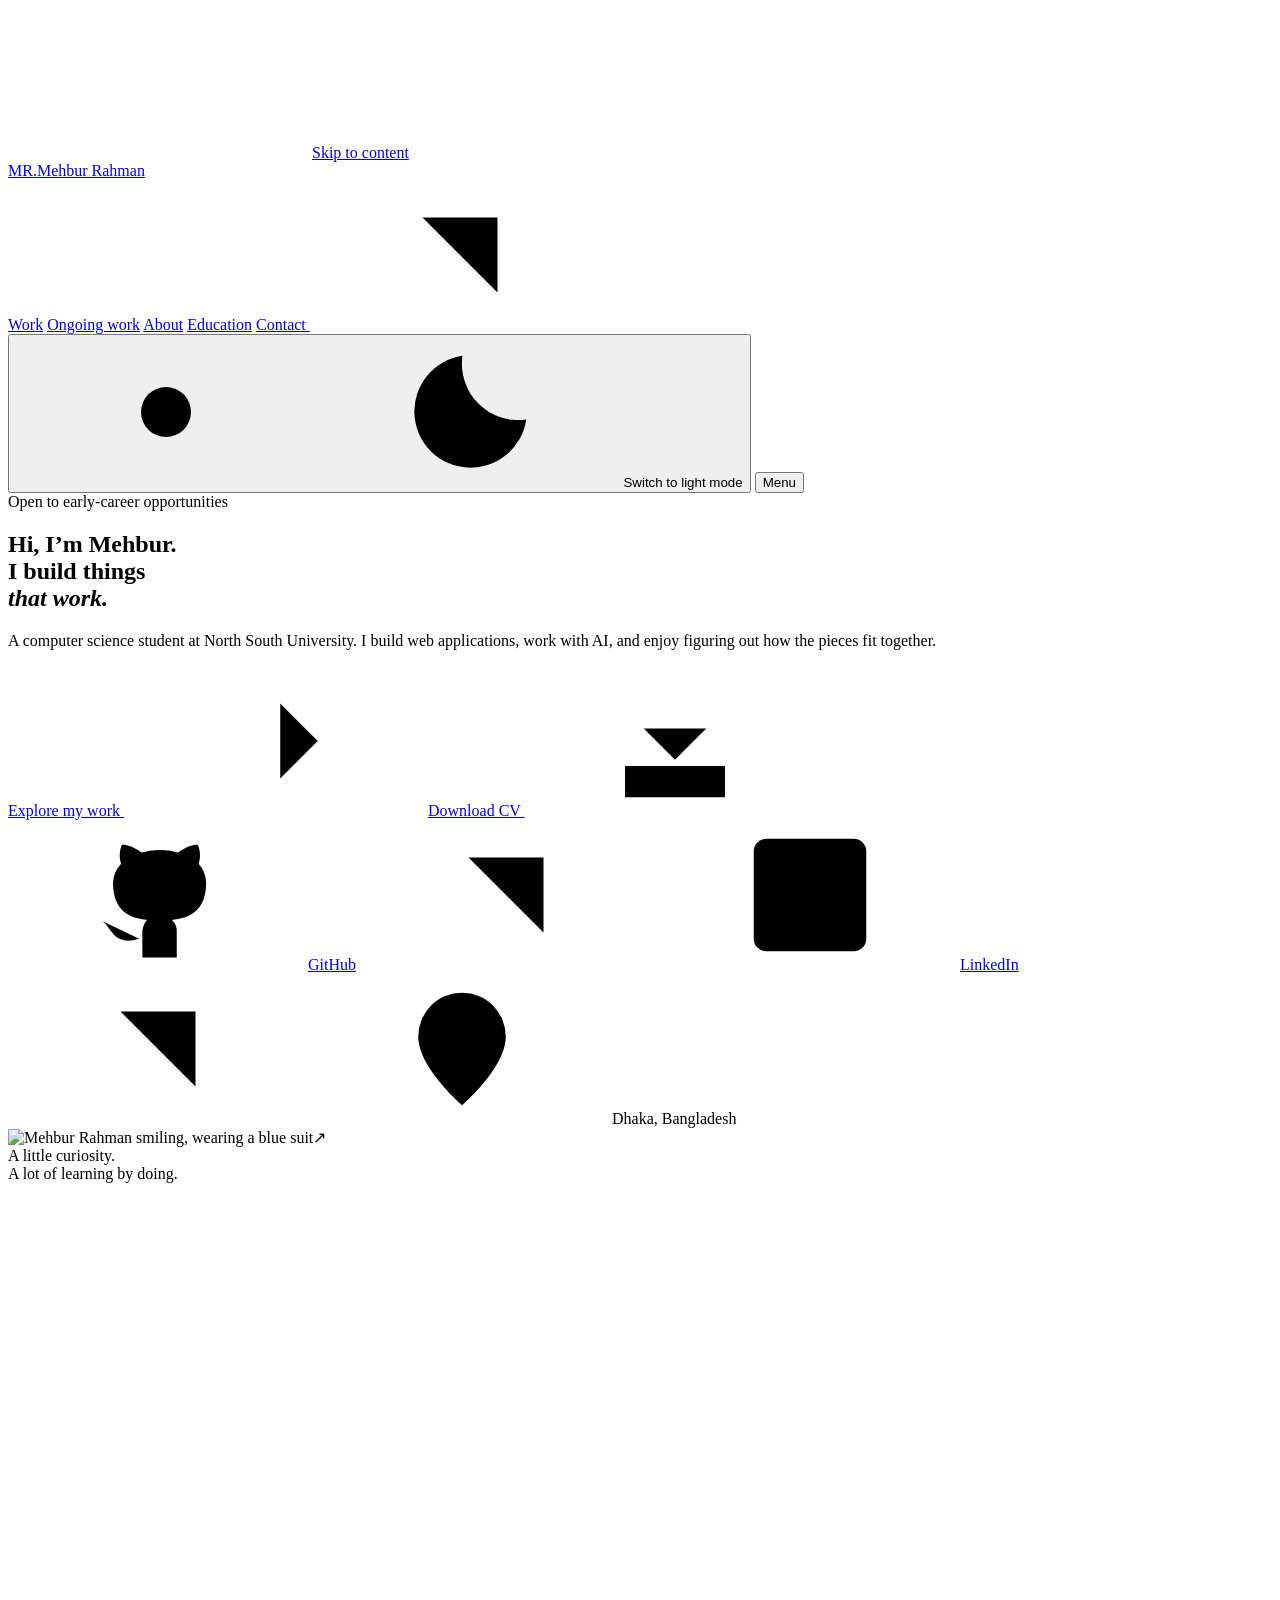
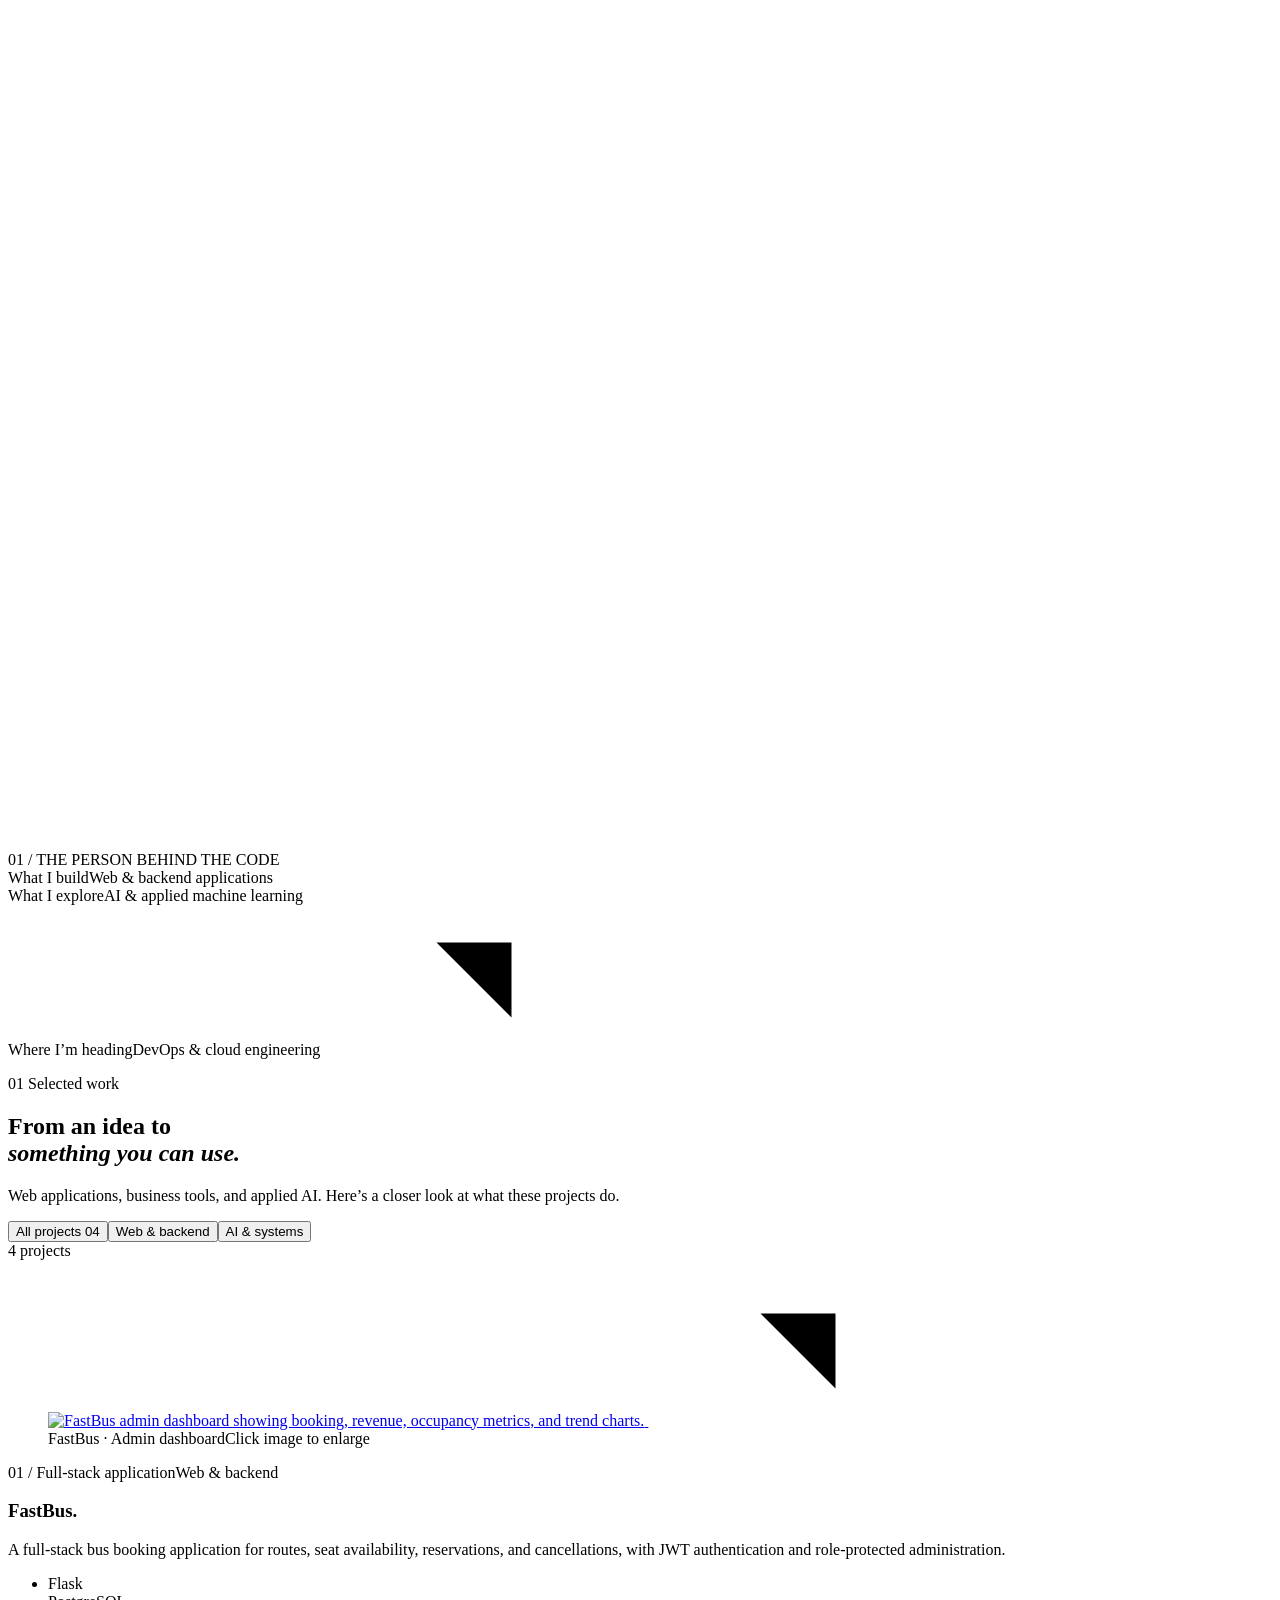
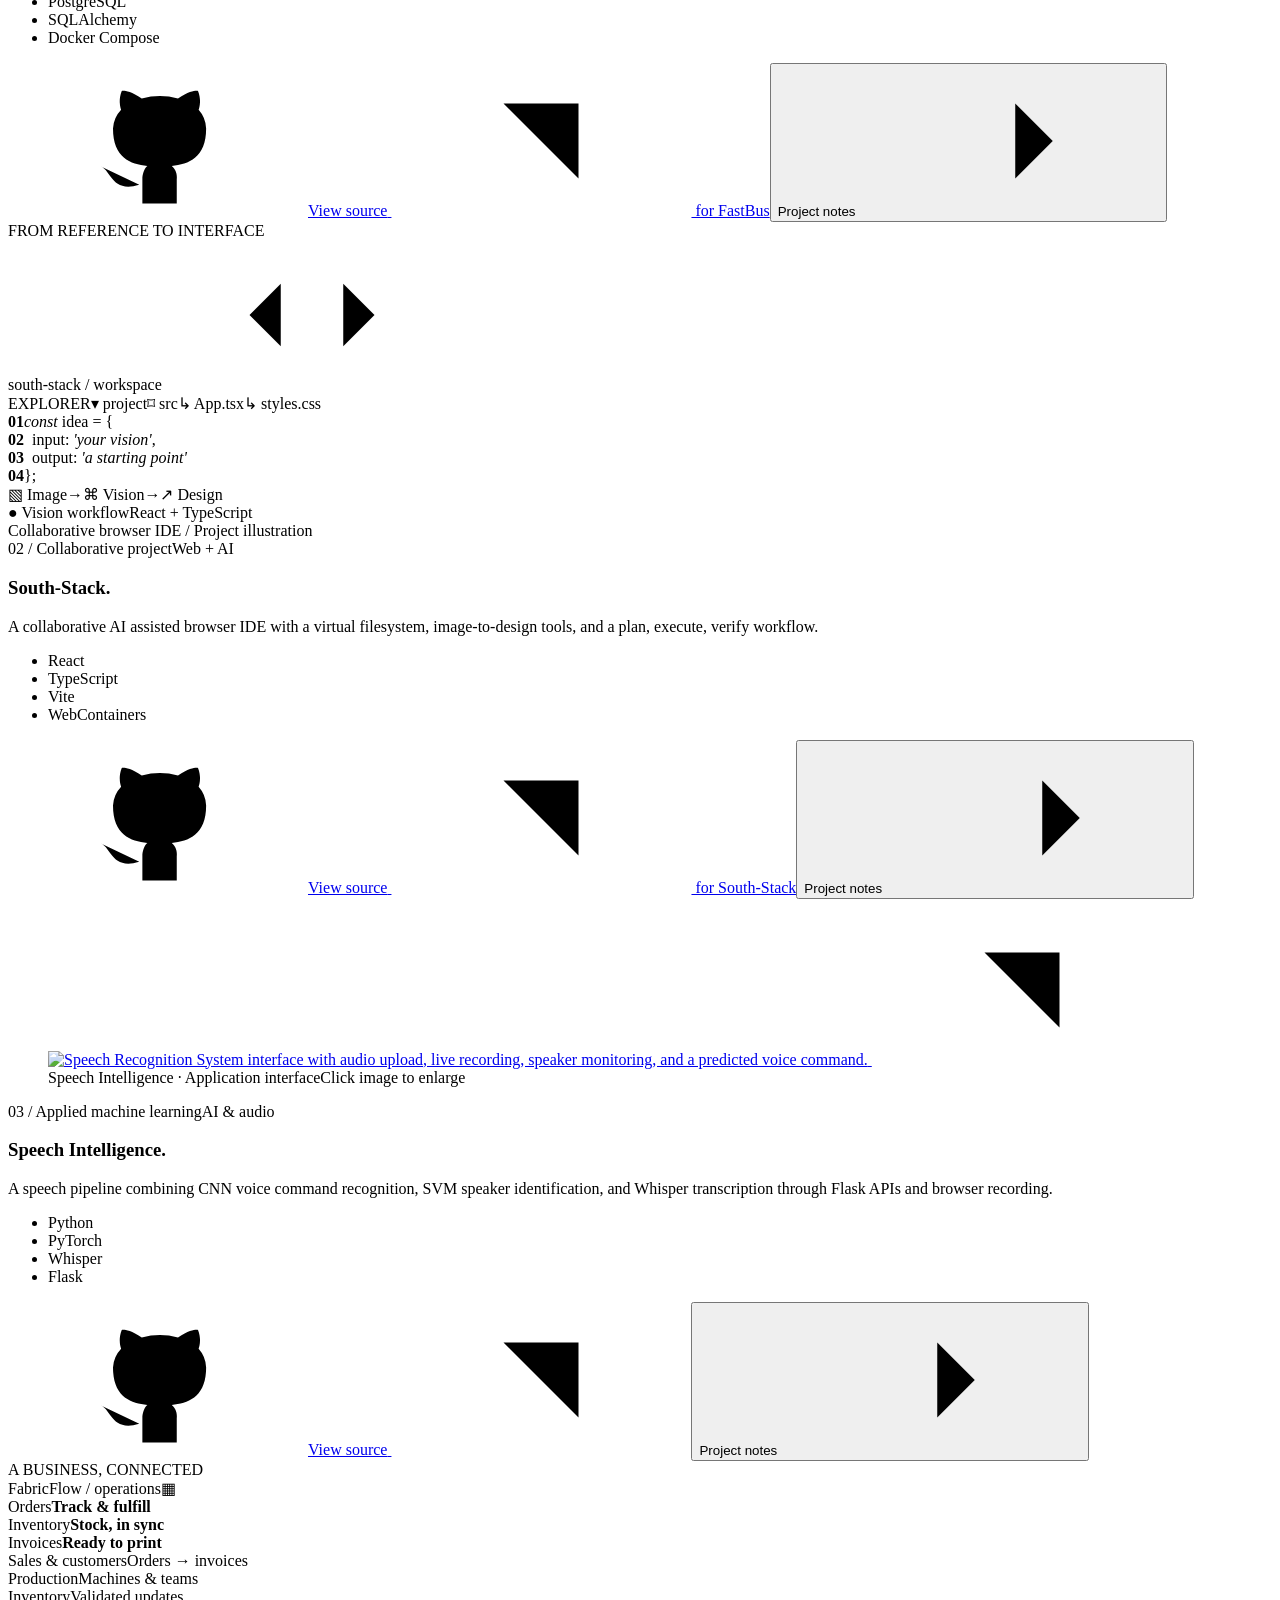
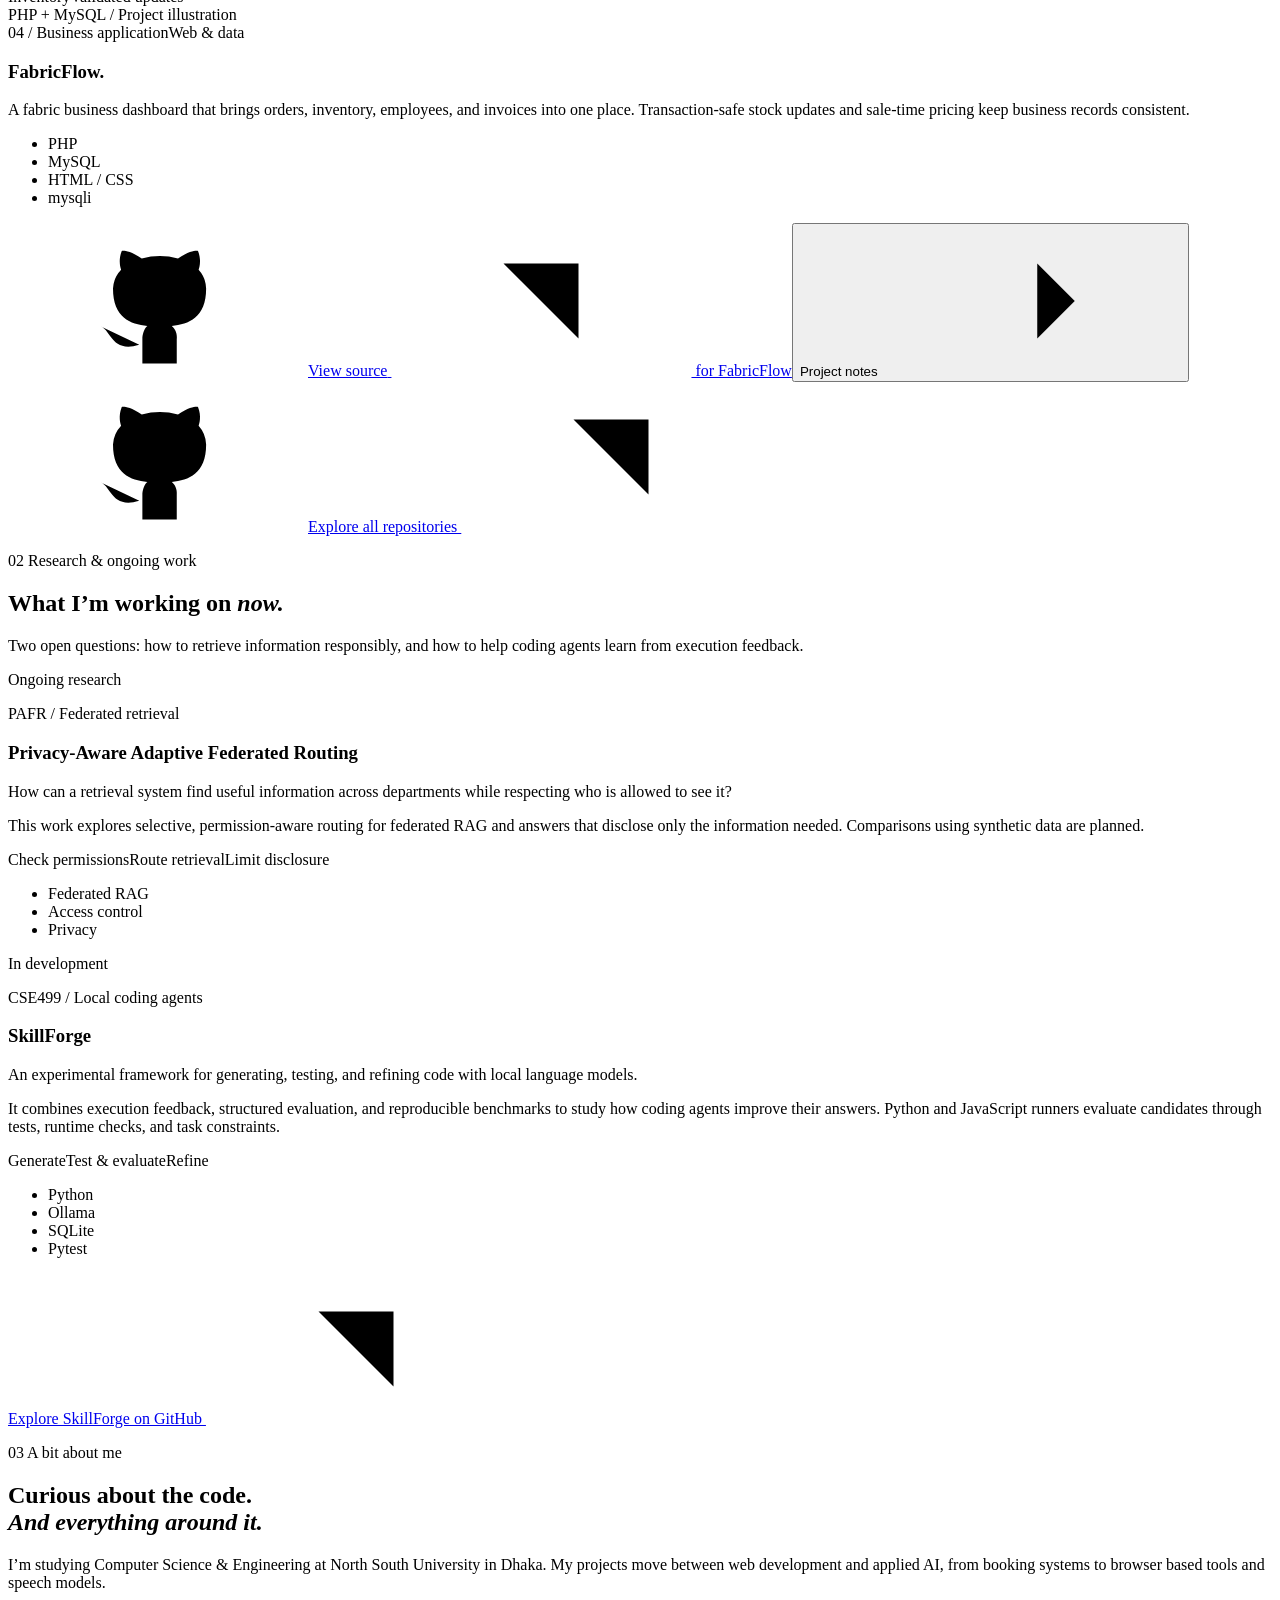
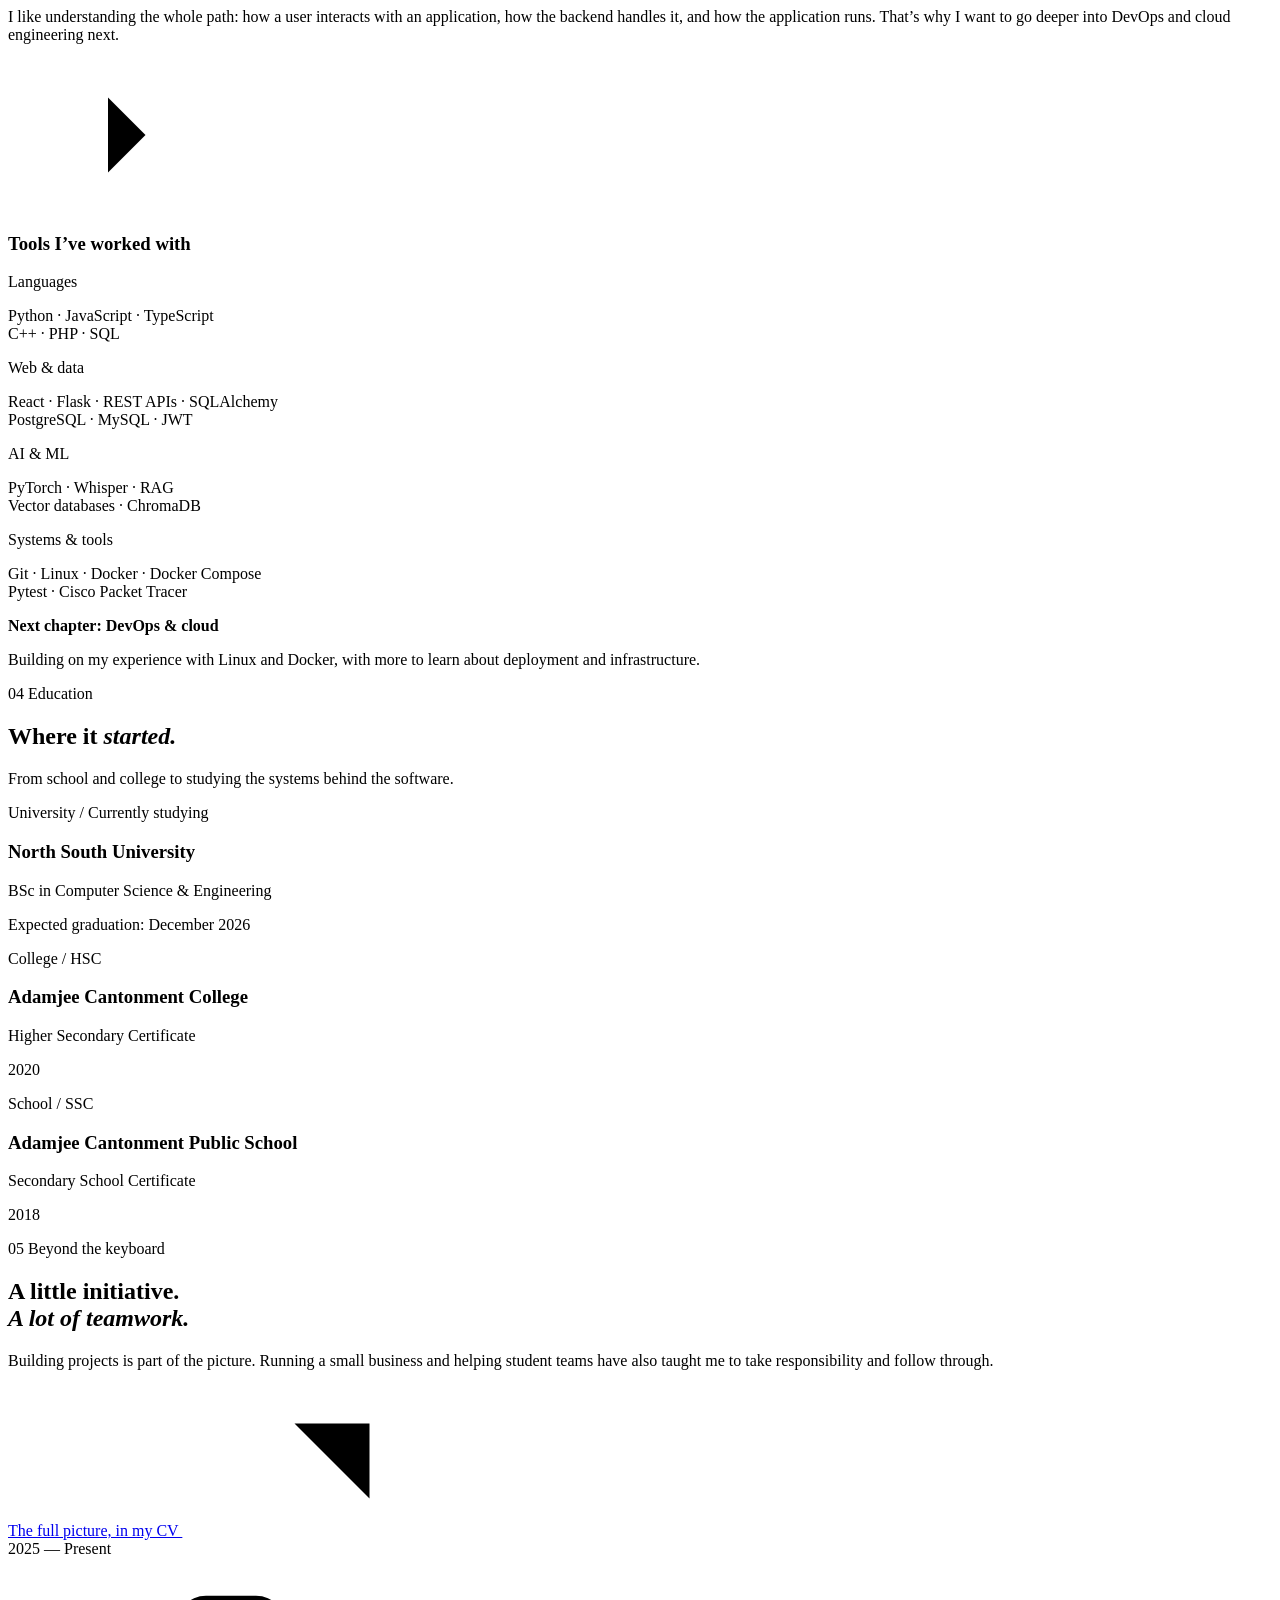
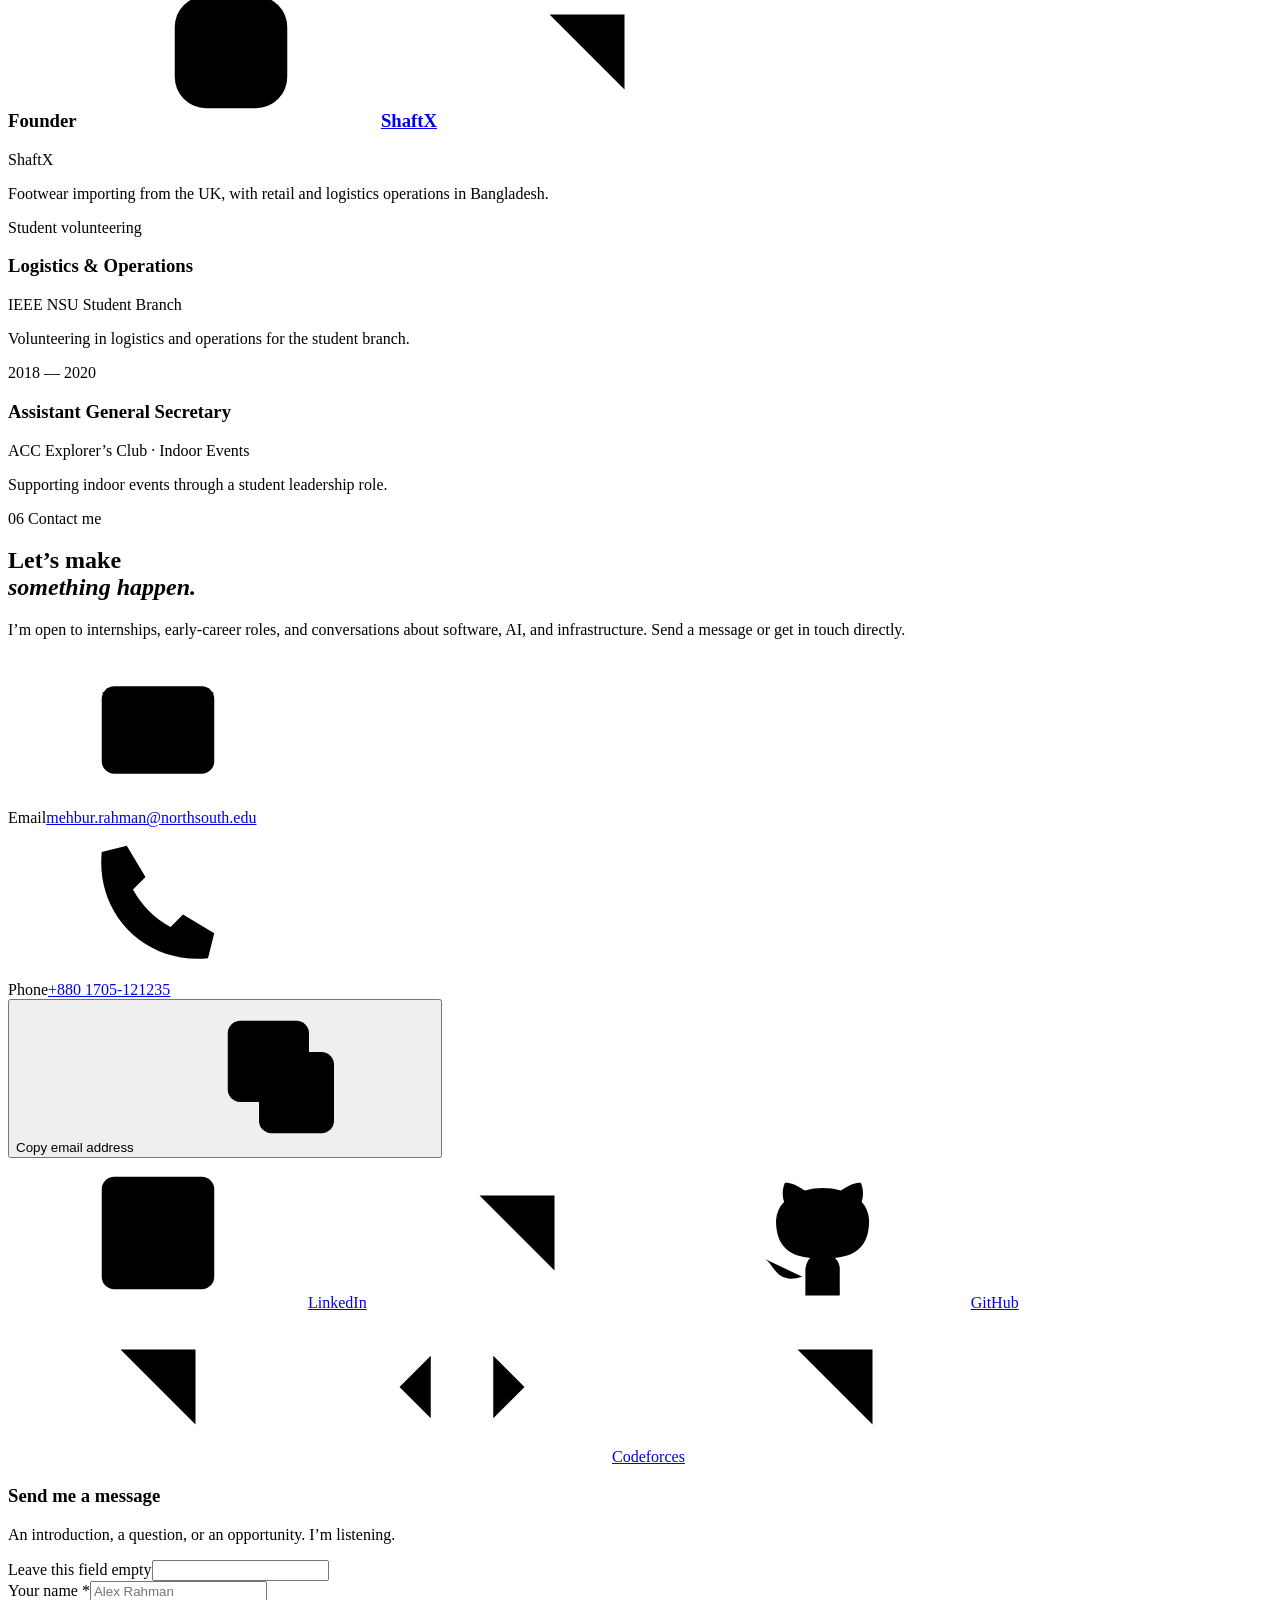
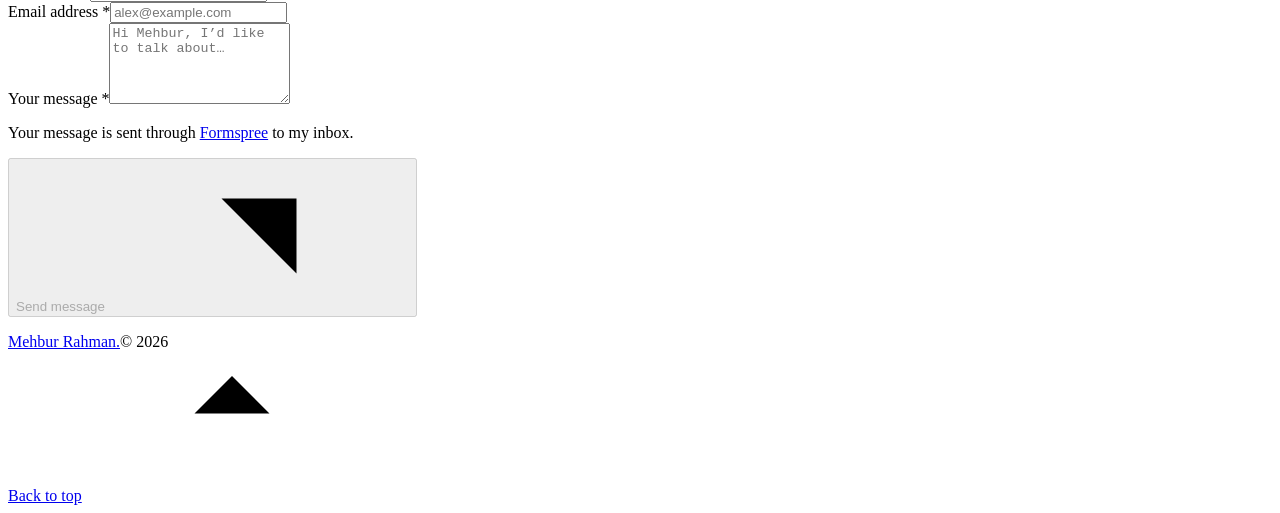
==== index.html @ 32642cc2 "Update CV and contact email; simplify README" ====
<!doctype html>
<html lang="en" data-theme="dark">
  <head>
    <meta charset="UTF-8">
    <meta name="viewport" content="width=device-width, initial-scale=1">
    <meta name="theme-color" content="#111813">
    <meta name="description" content="Mehbur Rahman is a Computer Science & Engineering student at North South University, building web applications and AI systems, with an interest in DevOps and cloud engineering.">
    <meta property="og:type" content="website">
    <meta property="og:title" content="Mehbur Rahman — Software, AI & what's next">
    <meta property="og:description" content="Selected projects, the thinking behind them, and a little about me. CSE student at North South University, Dhaka.">
    <meta property="og:image" content="https://mehburrahman.github.io/assets/mehbur-rahman.jpg">
    <title>Mehbur Rahman — Software, AI & what's next</title>
    <link rel="icon" type="image/svg+xml" href="assets/favicon.svg?v=2">
    <link rel="canonical" href="https://mehburrahman.github.io/">
    <meta property="og:url" content="https://mehburrahman.github.io/">
    <script>
      // Restore the visitor's choice before styles load to avoid a bright flash.
      try {
        const savedTheme = localStorage.getItem('mehbur-theme');
        if (savedTheme === 'light' || savedTheme === 'dark') {
          document.documentElement.dataset.theme = savedTheme;
        }
      } catch { /* The default theme also works when storage is restricted. */ }
      document.querySelector('meta[name="theme-color"]').content =
        document.documentElement.dataset.theme === 'light' ? '#f6f5ef' : '#111813';
    </script>
    <link rel="stylesheet" href="styles.css?v=5">
    <script src="script.js?v=4" defer></script>
  </head>
  <body>
    <svg class="icon-library" xmlns="http://www.w3.org/2000/svg" aria-hidden="true">
      <symbol id="arrow-up-right" viewBox="0 0 24 24"><path d="M6 18 18 6M6 6h12v12"/></symbol>
      <symbol id="arrow-up" viewBox="0 0 24 24"><path d="M12 20V4m-6 6 6-6 6 6"/></symbol>
      <symbol id="copy" viewBox="0 0 24 24"><rect x="8" y="8" width="12" height="13" rx="2"/><path d="M16 8V5a2 2 0 0 0-2-2H5a2 2 0 0 0-2 2v9a2 2 0 0 0 2 2h3"/></symbol>
      <symbol id="arrow-right" viewBox="0 0 24 24"><path d="M4 12h15m-6-6 6 6-6 6"/></symbol>
      <symbol id="download" viewBox="0 0 24 24"><path d="M12 3v12m-5-5 5 5 5-5M4 16v5h16v-5"/></symbol>
      <symbol id="github" viewBox="0 0 24 24"><path d="M9 19c-4.5 1.4-4.5-2.5-6.3-3M15 22v-3.9c.1-1-.3-1.7-.8-2.1 2.7-.3 5.5-1.3 5.5-6A4.7 4.7 0 0 0 18.5 7c.1-.3.5-1.5-.1-3 0 0-1-.3-3.2 1.2a11 11 0 0 0-5.8 0C7.2 3.7 6.2 4 6.2 4c-.6 1.5-.2 2.7-.1 3A4.7 4.7 0 0 0 4.8 10c0 4.7 2.8 5.7 5.5 6-.4.3-.7 1-.8 1.8V22"/></symbol>
      <symbol id="mail" viewBox="0 0 24 24"><rect x="3" y="5" width="18" height="14" rx="2"/><path d="m3 6 9 7 9-7"/></symbol>
      <symbol id="instagram" viewBox="0 0 24 24"><rect x="3" y="3" width="18" height="18" rx="5"/><circle cx="12" cy="12" r="4"/><path d="M17.5 6.5h.01"/></symbol>
      <symbol id="linkedin" viewBox="0 0 24 24"><rect x="3" y="3" width="18" height="18" rx="2"/><path d="M7.5 10v7M7.5 7v.1M11 17v-7m0 3c0-4 6-4 6 0v4"/></symbol>
      <symbol id="location" viewBox="0 0 24 24"><path d="M19 10c0 5-7 11-7 11S5 15 5 10a7 7 0 1 1 14 0Z"/><circle cx="12" cy="10" r="2"/></symbol>
      <symbol id="close" viewBox="0 0 24 24"><path d="m6 6 12 12M6 18 18 6"/></symbol>
      <symbol id="code" viewBox="0 0 24 24"><path d="m7 7-5 5 5 5m10-10 5 5-5 5M14 4l-4 16"/></symbol>
      <symbol id="layers" viewBox="0 0 24 24"><path d="m12 3 10 5-10 5L2 8l10-5Zm-10 9 10 5 10-5M2 16l10 5 10-5"/></symbol>
      <symbol id="sun" viewBox="0 0 24 24"><circle cx="12" cy="12" r="4"/><path d="M12 2v2m0 16v2M2 12h2m16 0h2M4.9 4.9l1.4 1.4m11.4 11.4 1.4 1.4M4.9 19.1l1.4-1.4M17.7 6.3l1.4-1.4"/></symbol>
      <symbol id="moon" viewBox="0 0 24 24"><path d="M21 13.2A9 9 0 0 1 10.8 3a9 9 0 1 0 10.2 10.2Z"/></symbol>
      <symbol id="phone" viewBox="0 0 24 24"><path d="m7 3 3 5-2 2a15 15 0 0 0 6 6l2-2 5 3-1 4C10 22 2 14 3 4l4-1Z"/></symbol>
      <symbol id="terminal" viewBox="0 0 24 24"><path d="m4 6 6 6-6 6m9 0h7"/></symbol>
    </svg>

    <a class="skip-link" href="#main">Skip to content</a>
    <header class="site-header">
      <div class="container header-inner">
        <a class="brand" href="#home" aria-label="Mehbur Rahman, home"><span class="brand-mark" aria-hidden="true">MR<span>.</span></span><span>Mehbur Rahman</span></a>
        <nav class="site-nav" id="site-nav" aria-label="Main navigation">
          <a href="#work">Work</a>
          <a href="#ongoing">Ongoing work</a>
          <a href="#about">About</a>
          <a href="#education">Education</a>
          <a class="nav-contact" href="#contact">Contact <svg class="icon" aria-hidden="true" focusable="false"><use href="#arrow-up-right"/></svg></a>
        </nav>
        <div class="header-controls">
          <button class="theme-toggle" type="button" aria-label="Switch to light mode" title="Switch to light mode">
            <svg class="icon theme-icon-sun" aria-hidden="true" focusable="false"><use href="#sun"/></svg>
            <svg class="icon theme-icon-moon" aria-hidden="true" focusable="false"><use href="#moon"/></svg>
            <span class="theme-toggle-label sr-only">Switch to light mode</span>
          </button>
          <button class="menu-toggle" type="button" aria-expanded="false" aria-controls="site-nav"><span class="menu-label">Menu</span><span class="menu-lines" aria-hidden="true"></span></button>
        </div>
      </div>
    </header>

    <main id="main">
      <section class="hero container" id="home" aria-labelledby="hero-title">
        <div class="hero-copy">
          <span class="availability"><span class="status-dot"></span>Open to early-career opportunities</span>
          <h1 id="hero-title">Hi, I’m Mehbur.<br>I build things<br><em>that work.</em></h1>
          <p class="hero-description">A computer science student at North South University. I build web applications, work with AI, and enjoy figuring out how the pieces fit together.</p>
          <div class="hero-actions">
            <a class="button button-primary" href="#work">Explore my work <svg class="icon" aria-hidden="true" focusable="false"><use href="#arrow-right"/></svg></a>
            <a class="button button-outline" href="assets/Mehbur_Rahman_CV.pdf?v=4" download>Download CV <svg class="icon" aria-hidden="true" focusable="false"><use href="#download"/></svg></a>
          </div>
          <div class="hero-socials" aria-label="Find me online">
            <a class="social-link" href="https://github.com/MehburRahman" target="_blank" rel="noopener noreferrer"><svg class="icon" aria-hidden="true" focusable="false"><use href="#github"/></svg><span>GitHub</span><svg class="icon link-arrow" aria-hidden="true" focusable="false"><use href="#arrow-up-right"/></svg></a>
            <a class="social-link" href="https://www.linkedin.com/in/mehbur-rahman" target="_blank" rel="noopener noreferrer"><svg class="icon" aria-hidden="true" focusable="false"><use href="#linkedin"/></svg><span>LinkedIn</span><svg class="icon link-arrow" aria-hidden="true" focusable="false"><use href="#arrow-up-right"/></svg></a>
            <span class="location"><svg class="icon" aria-hidden="true" focusable="false"><use href="#location"/></svg>Dhaka, Bangladesh</span>
          </div>
        </div>
        <div class="hero-visual">
          <div class="portrait-frame"><img src="assets/mehbur-rahman.jpg" alt="Mehbur Rahman smiling, wearing a blue suit" width="800" height="800" fetchpriority="high"><span class="portrait-corner" aria-hidden="true">↗</span></div>
          <div class="portrait-caption"><span>A little curiosity.<br>A lot of learning by doing.</span><svg class="portrait-spark" viewBox="0 0 64 64" aria-hidden="true"><path d="M32 2v60M2 32h60M11 11l42 42M11 53l42-42"/></svg></div>
          <span class="photo-index" aria-hidden="true">01 / THE PERSON BEHIND THE CODE</span>
        </div>
      </section>

      <div class="focus-strip container" aria-label="My areas of interest">
        <div><span class="small-label">What I build</span><span>Web & backend applications</span></div>
        <div><span class="small-label">What I explore</span><span>AI & applied machine learning</span></div>
        <div><span class="small-label">Where I’m heading</span><span>DevOps & cloud engineering <svg class="icon" aria-hidden="true" focusable="false"><use href="#arrow-up-right"/></svg></span></div>
      </div>

      <section class="work-section section-space container" id="work" aria-labelledby="work-title">
        <div class="section-heading"><div><p class="eyebrow"><span>01</span> Selected work</p><h2 id="work-title">From an idea to<br><em>something you can use.</em></h2></div><p class="section-intro">Web applications, business tools, and applied AI. Here’s a closer look at what these projects do.</p></div>
        <div class="work-toolbar"><div class="project-filters" role="group" aria-label="Filter projects"><button class="filter-button is-active" type="button" data-filter="all" aria-pressed="true">All projects <span>04</span></button><button class="filter-button" type="button" data-filter="web" aria-pressed="false">Web & backend</button><button class="filter-button" type="button" data-filter="ai" aria-pressed="false">AI & systems</button></div><span class="project-count" aria-live="polite" aria-atomic="true">4 projects</span></div>
        <div class="project-grid">
          <article class="project-card" data-categories="web">
            <figure class="project-media">
              <a class="project-image-link" href="assets/projects/fastbus-admin-dashboard.png" target="_blank" rel="noopener noreferrer" aria-label="Open the full FastBus screenshot in a new tab">
                <img src="assets/projects/fastbus-admin-dashboard.png" alt="FastBus admin dashboard showing booking, revenue, occupancy metrics, and trend charts." width="2940" height="1600" loading="lazy" decoding="async">
                <span class="screenshot-open" aria-hidden="true"><svg class="icon" aria-hidden="true" focusable="false"><use href="#arrow-up-right"/></svg></span>
              </a>
              <figcaption><span>FastBus · Admin dashboard</span><span>Click image to enlarge</span></figcaption>
            </figure>
            <div class="project-content"><div class="project-topline"><span class="small-label">01 / Full-stack application</span><span class="project-type">Web & backend</span></div><h3>FastBus<span class="title-dot">.</span></h3><p>A full-stack bus booking application for routes, seat availability, reservations, and cancellations, with JWT authentication and role-protected administration.</p><ul class="tag-list" aria-label="FastBus technologies"><li>Flask</li><li>PostgreSQL</li><li>SQLAlchemy</li><li>Docker Compose</li></ul><div class="project-links"><a class="text-link" href="https://github.com/MehburRahman/FastBus" target="_blank" rel="noopener noreferrer"><svg class="icon" aria-hidden="true" focusable="false"><use href="#github"/></svg><span>View source</span> <svg class="icon" aria-hidden="true" focusable="false"><use href="#arrow-up-right"/></svg><span class="sr-only"> for FastBus</span></a><button class="project-notes" type="button" data-dialog="fastbus-notes" aria-label="Read project notes for FastBus">Project notes <svg class="icon" aria-hidden="true" focusable="false"><use href="#arrow-right"/></svg></button></div></div>
          </article>

          <article class="project-card" data-categories="web ai">
            <div class="project-art stack-art" role="img" aria-label="South-Stack project illustration: from image input to a browser development environment"><span class="art-label">FROM REFERENCE TO INTERFACE</span><div class="ide-window"><div class="ide-topbar"><span class="ide-dots" aria-hidden="true"><i></i><i></i><i></i></span><span>south-stack / workspace</span><svg class="icon" aria-hidden="true" focusable="false"><use href="#code"/></svg></div><div class="ide-body"><div class="ide-sidebar"><span>EXPLORER</span><span class="ide-file">▾ project</span><span>⌑ src</span><span class="ide-file active-file">↳ App.tsx</span><span>↳ styles.css</span></div><div class="ide-editor"><div class="code-line"><b>01</b><span><i>const</i> idea = {</span></div><div class="code-line"><b>02</b><span>&nbsp; input: <em>'your vision'</em>,</span></div><div class="code-line"><b>03</b><span>&nbsp; output: <em>'a starting point'</em></span></div><div class="code-line"><b>04</b><span>};</span></div><div class="vision-flow"><span>▧ Image</span><span aria-hidden="true">→</span><span>⌘ Vision</span><span aria-hidden="true">→</span><span>↗ Design</span></div></div></div><div class="ide-status"><span>● Vision workflow</span><span>React + TypeScript</span></div></div><span class="art-caption">Collaborative browser IDE / Project illustration</span></div>
            <div class="project-content"><div class="project-topline"><span class="small-label">02 / Collaborative project</span><span class="project-type">Web + AI</span></div><h3>South-Stack<span class="title-dot">.</span></h3><p>A collaborative AI assisted browser IDE with a virtual filesystem, image-to-design tools, and a plan, execute, verify workflow.</p><ul class="tag-list" aria-label="South-Stack technologies"><li>React</li><li>TypeScript</li><li>Vite</li><li>WebContainers</li></ul><div class="project-links"><a class="text-link" href="https://github.com/MehburRahman/South-Stack" target="_blank" rel="noopener noreferrer"><svg class="icon" aria-hidden="true" focusable="false"><use href="#github"/></svg><span>View source</span> <svg class="icon" aria-hidden="true" focusable="false"><use href="#arrow-up-right"/></svg><span class="sr-only"> for South-Stack</span></a><button class="project-notes" type="button" data-dialog="southstack-notes" aria-label="Read project notes for South-Stack">Project notes <svg class="icon" aria-hidden="true" focusable="false"><use href="#arrow-right"/></svg></button></div></div>
          </article>

          <article class="project-card" data-categories="ai">
            <figure class="project-media">
              <a class="project-image-link" href="assets/projects/speech-application.png" target="_blank" rel="noopener noreferrer" aria-label="Open the full Speech Intelligence screenshot in a new tab">
                <img src="assets/projects/speech-application.png" alt="Speech Recognition System interface with audio upload, live recording, speaker monitoring, and a predicted voice command." width="958" height="519" loading="lazy" decoding="async">
                <span class="screenshot-open" aria-hidden="true"><svg class="icon" aria-hidden="true" focusable="false"><use href="#arrow-up-right"/></svg></span>
              </a>
              <figcaption><span>Speech Intelligence · Application interface</span><span>Click image to enlarge</span></figcaption>
            </figure>
            <div class="project-content"><div class="project-topline"><span class="small-label">03 / Applied machine learning</span><span class="project-type">AI & audio</span></div><h3>Speech Intelligence<span class="title-dot">.</span></h3><p>A speech pipeline combining CNN voice command recognition, SVM speaker identification, and Whisper transcription through Flask APIs and browser recording.</p><ul class="tag-list" aria-label="Speech Intelligence technologies"><li>Python</li><li>PyTorch</li><li>Whisper</li><li>Flask</li></ul><div class="project-links"><a class="text-link" href="https://github.com/MehburRahman/speech-intelligence-system" target="_blank" rel="noopener noreferrer"><svg class="icon" aria-hidden="true" focusable="false"><use href="#github"/></svg><span>View source</span> <svg class="icon" aria-hidden="true" focusable="false"><use href="#arrow-up-right"/></svg></a><button class="project-notes" type="button" data-dialog="speech-notes" aria-label="Read project notes for Speech Intelligence">Project notes <svg class="icon" aria-hidden="true" focusable="false"><use href="#arrow-right"/></svg></button></div></div>
          </article>
          <article class="project-card" data-categories="web">
            <div class="project-art fabric-art" role="img" aria-label="FabricFlow project illustration: orders, inventory, production, and invoices in an operations dashboard">
              <span class="art-label">A BUSINESS, CONNECTED</span>
              <div class="fabric-dashboard">
                <div class="fabric-topbar"><span class="fabric-title">FabricFlow<span> / operations</span></span><span aria-hidden="true">▦</span></div>
                <div class="fabric-metrics"><div><span>Orders</span><strong>Track & fulfill</strong></div><div><span>Inventory</span><strong>Stock, in sync</strong></div><div><span>Invoices</span><strong>Ready to print</strong></div></div>
                <div class="fabric-table"><div class="fabric-row"><span>Sales & customers</span><span>Orders → invoices</span></div><div class="fabric-row"><span>Production</span><span>Machines & teams</span></div><div class="fabric-row"><span>Inventory</span><span>Validated updates</span></div></div>
              </div>
              <span class="art-caption">PHP + MySQL / Project illustration</span>
            </div>
            <div class="project-content">
              <div class="project-topline"><span class="small-label">04 / Business application</span><span class="project-type">Web & data</span></div>
              <h3>FabricFlow<span class="title-dot">.</span></h3>
              <p>A fabric business dashboard that brings orders, inventory, employees, and invoices into one place. Transaction-safe stock updates and sale-time pricing keep business records consistent.</p>
              <ul class="tag-list" aria-label="FabricFlow technologies"><li>PHP</li><li>MySQL</li><li>HTML / CSS</li><li>mysqli</li></ul>
              <div class="project-links"><a class="text-link" href="https://github.com/MehburRahman/fabric-flow" target="_blank" rel="noopener noreferrer"><svg class="icon" aria-hidden="true" focusable="false"><use href="#github"/></svg><span>View source</span> <svg class="icon" aria-hidden="true" focusable="false"><use href="#arrow-up-right"/></svg><span class="sr-only"> for FabricFlow</span></a><button class="project-notes" type="button" data-dialog="fabricflow-notes" aria-label="Read project notes for FabricFlow">Project notes <svg class="icon" aria-hidden="true" focusable="false"><use href="#arrow-right"/></svg></button></div>
            </div>
          </article>
        </div>
        <a class="all-work-link" href="https://github.com/MehburRahman?tab=repositories" target="_blank" rel="noopener noreferrer"><svg class="icon" aria-hidden="true" focusable="false"><use href="#github"/></svg>Explore all repositories <svg class="icon" aria-hidden="true" focusable="false"><use href="#arrow-up-right"/></svg></a>
      </section>

      <section class="ongoing-section section-space container" id="ongoing" aria-labelledby="ongoing-title">
        <div class="section-heading"><div><p class="eyebrow"><span>02</span> Research & ongoing work</p><h2 id="ongoing-title">What I’m working on <em>now.</em></h2></div><p class="section-intro">Two open questions: how to retrieve information responsibly, and how to help coding agents learn from execution feedback.</p></div>
        <div class="ongoing-grid">
          <article class="research-feature">
            <span class="ongoing-status">Ongoing research</span>
            <p class="small-label">PAFR / Federated retrieval</p>
            <h3>Privacy-Aware Adaptive Federated Routing</h3>
            <p>How can a retrieval system find useful information across departments while respecting who is allowed to see it?</p>
            <p>This work explores selective, permission-aware routing for federated RAG and answers that disclose only the information needed. Comparisons using synthetic data are planned.</p>
            <div class="ongoing-flow" aria-label="Research approach"><span>Check permissions</span><span>Route retrieval</span><span>Limit disclosure</span></div>
            <ul class="tag-list" aria-label="Research topics"><li>Federated RAG</li><li>Access control</li><li>Privacy</li></ul>
          </article>
          <article class="skillforge-feature">
            <span class="ongoing-status">In development</span>
            <p class="small-label">CSE499 / Local coding agents</p>
            <h3>SkillForge</h3>
            <p>An experimental framework for generating, testing, and refining code with local language models.</p>
            <p>It combines execution feedback, structured evaluation, and reproducible benchmarks to study how coding agents improve their answers. Python and JavaScript runners evaluate candidates through tests, runtime checks, and task constraints.</p>
            <div class="ongoing-flow" aria-label="SkillForge workflow"><span>Generate</span><span>Test & evaluate</span><span>Refine</span></div>
            <ul class="tag-list" aria-label="SkillForge technologies"><li>Python</li><li>Ollama</li><li>SQLite</li><li>Pytest</li></ul>
            <a class="text-link" href="https://github.com/MehburRahman/CSE499" target="_blank" rel="noopener noreferrer">Explore SkillForge on GitHub <svg class="icon" aria-hidden="true" focusable="false"><use href="#arrow-up-right"/></svg></a>
          </article>
        </div>
      </section>

      <section class="about-section" id="about" aria-labelledby="about-title"><div class="container about-grid section-space"><div class="about-story"><p class="eyebrow"><span>03</span> A bit about me</p><h2 id="about-title">Curious about the code.<br><em>And everything around it.</em></h2><p>I’m studying Computer Science & Engineering at North South University in Dhaka. My projects move between web development and applied AI, from booking systems to browser based tools and speech models.</p><p>I like understanding the whole path: how a user interacts with an application, how the backend handles it, and how the application runs. That’s why I want to go deeper into DevOps and cloud engineering next.</p></div><div class="toolbox"><div class="toolbox-title"><svg class="icon" aria-hidden="true" focusable="false"><use href="#terminal"/></svg><h3>Tools I’ve worked with</h3></div><div class="skill-row"><span>Languages</span><p>Python · JavaScript · TypeScript<br>C++ · PHP · SQL</p></div><div class="skill-row"><span>Web & data</span><p>React · Flask · REST APIs · SQLAlchemy<br>PostgreSQL · MySQL · JWT</p></div><div class="skill-row"><span>AI & ML</span><p>PyTorch · Whisper · RAG<br>Vector databases · ChromaDB</p></div><div class="skill-row"><span>Systems & tools</span><p>Git · Linux · Docker · Docker Compose<br>Pytest · Cisco Packet Tracer</p></div><div class="learning-note"><span class="status-dot"></span><div><strong>Next chapter: DevOps & cloud</strong><p>Building on my experience with Linux and Docker, with more to learn about deployment and infrastructure.</p></div></div></div></div></section>

      <section class="education-section section-space container" id="education" aria-labelledby="education-title">
        <div class="section-heading"><div><p class="eyebrow"><span>04</span> Education</p><h2 id="education-title">Where it <em>started.</em></h2></div><p class="section-intro">From school and college to studying the systems behind the software.</p></div>
        <div class="education-grid">
          <article class="education-card"><span class="education-level">University / Currently studying</span><h3>North South University</h3><p class="education-degree">BSc in Computer Science & Engineering</p><p class="education-meta" data-education-date="university">Expected graduation: December 2026</p></article>
          <article class="education-card"><span class="education-level">College / HSC</span><h3>Adamjee Cantonment College</h3><p class="education-degree">Higher Secondary Certificate</p><p class="education-meta" data-education-date="hsc">2020</p></article>
          <article class="education-card"><span class="education-level">School / SSC</span><h3>Adamjee Cantonment Public School</h3><p class="education-degree">Secondary School Certificate</p><p class="education-meta" data-education-date="ssc">2018</p></article>
        </div>
      </section>

      <section class="experience-section container section-space" id="experience" aria-labelledby="experience-title"><div class="experience-intro"><p class="eyebrow"><span>05</span> Beyond the keyboard</p><h2 id="experience-title">A little initiative.<br><em>A lot of teamwork.</em></h2><p>Building projects is part of the picture. Running a small business and helping student teams have also taught me to take responsibility and follow through.</p><a class="text-link" href="assets/Mehbur_Rahman_CV.pdf?v=4" target="_blank" rel="noopener noreferrer">The full picture, in my CV <svg class="icon" aria-hidden="true" focusable="false"><use href="#arrow-up-right"/></svg></a></div><div class="experience-list"><article class="experience-item"><span class="experience-date">2025 — Present</span><h3>Founder <a class="experience-social-link" href="https://www.instagram.com/shaftx.bd/" target="_blank" rel="noopener noreferrer" aria-label="Visit ShaftX on Instagram (opens in a new tab)"><svg class="icon" aria-hidden="true" focusable="false"><use href="#instagram"/></svg><span>ShaftX</span><svg class="icon link-arrow" aria-hidden="true" focusable="false"><use href="#arrow-up-right"/></svg></a></h3><p class="experience-org">ShaftX</p><p>Footwear importing from the UK, with retail and logistics operations in Bangladesh.</p></article><article class="experience-item"><span class="experience-date">Student volunteering</span><h3>Logistics & Operations</h3><p class="experience-org">IEEE NSU Student Branch</p><p>Volunteering in logistics and operations for the student branch.</p></article><article class="experience-item"><span class="experience-date">2018 — 2020</span><h3>Assistant General Secretary</h3><p class="experience-org">ACC Explorer’s Club · Indoor Events</p><p>Supporting indoor events through a student leadership role.</p></article></div></section>

      <section class="contact-section" id="contact" aria-labelledby="contact-title">
        <div class="container contact-inner">
          <div class="contact-info">
            <p class="eyebrow"><span>06</span> Contact me</p>
            <h2 id="contact-title">Let’s make<br><em>something happen.</em></h2>
            <p>I’m open to internships, early-career roles, and conversations about software, AI, and infrastructure. Send a message or get in touch directly.</p>
            <div class="contact-direct-list">
              <div class="contact-direct"><svg class="icon" aria-hidden="true" focusable="false"><use href="#mail"/></svg><div><span class="small-label">Email</span><a href="mailto:mehbur.rahman@northsouth.edu">mehbur.rahman@northsouth.edu</a></div></div>
              <div class="contact-direct"><svg class="icon" aria-hidden="true" focusable="false"><use href="#phone"/></svg><div><span class="small-label">Phone</span><a href="tel:+8801705121235">+880 1705-121235</a></div></div>
            </div>
            <button class="copy-email" type="button" data-copy-email="mehbur.rahman@northsouth.edu"><span class="copy-label">Copy email address</span><svg class="icon" aria-hidden="true" focusable="false"><use href="#copy"/></svg></button>
            <span class="copy-status sr-only" role="status"></span>
            <div class="contact-socials" aria-label="Social profiles">
              <a class="social-link" href="https://www.linkedin.com/in/mehbur-rahman" target="_blank" rel="noopener noreferrer"><svg class="icon" aria-hidden="true" focusable="false"><use href="#linkedin"/></svg><span>LinkedIn</span><svg class="icon link-arrow" aria-hidden="true" focusable="false"><use href="#arrow-up-right"/></svg></a>
              <a class="social-link" href="https://github.com/MehburRahman" target="_blank" rel="noopener noreferrer"><svg class="icon" aria-hidden="true" focusable="false"><use href="#github"/></svg><span>GitHub</span><svg class="icon link-arrow" aria-hidden="true" focusable="false"><use href="#arrow-up-right"/></svg></a>
              <a class="social-link" href="https://codeforces.com/profile/abir.rahman9795" target="_blank" rel="noopener noreferrer"><svg class="icon" aria-hidden="true" focusable="false"><use href="#code"/></svg><span>Codeforces</span><svg class="icon link-arrow" aria-hidden="true" focusable="false"><use href="#arrow-up-right"/></svg></a>
            </div>
          </div>
          <form class="contact-form" action="https://formspree.io/f/xzeelpqp" method="POST" data-contact-form data-submit-endpoint="https://formspree.io/f/xzeelpqp">
            <div class="form-heading"><h3>Send me a message</h3><p>An introduction, a question, or an opportunity. I’m listening.</p></div>
            <input type="hidden" name="subject" value="New message from Mehbur’s portfolio">
            <div class="form-honeypot" aria-hidden="true"><label for="contact-website">Leave this field empty</label><input type="text" id="contact-website" name="_gotcha" tabindex="-1" autocomplete="off"></div>
            <div class="form-row">
              <div class="form-field"><label for="contact-name">Your name <span aria-hidden="true">*</span></label><input id="contact-name" name="name" type="text" autocomplete="name" placeholder="Alex Rahman" required maxlength="100"></div>
              <div class="form-field"><label for="contact-email">Email address <span aria-hidden="true">*</span></label><input id="contact-email" name="email" type="email" autocomplete="email" placeholder="alex@example.com" required maxlength="254"></div>
            </div>
            <div class="form-field"><label for="contact-message">Your message <span aria-hidden="true">*</span></label><textarea id="contact-message" name="message" rows="5" placeholder="Hi Mehbur, I’d like to talk about…" required minlength="10" maxlength="5000"></textarea></div>
            <div class="form-footer"><p class="form-privacy">Your message is sent through <a href="https://formspree.io/legal/privacy-policy/" target="_blank" rel="noopener noreferrer">Formspree</a> to my inbox.</p><button class="button button-cream" type="submit" disabled><span class="submit-label">Send message</span> <svg class="icon" aria-hidden="true" focusable="false"><use href="#arrow-up-right"/></svg></button></div>
            <p class="form-status" role="status" aria-live="polite" aria-atomic="true"></p>
            <noscript><p class="form-status">You can reach me directly at <a href="mailto:mehbur.rahman@northsouth.edu">mehbur.rahman@northsouth.edu</a>.</p></noscript>
          </form>
        </div>
        <footer class="container site-footer">
          <div class="footer-identity"><a class="footer-name" href="#home">Mehbur Rahman<span>.</span></a><span class="copyright">© <span id="year">2026</span></span></div>
          <a class="back-to-top" href="#home"><span>Back to top</span><span class="back-to-top-icon"><svg class="icon" aria-hidden="true" focusable="false"><use href="#arrow-up"/></svg></span></a>
        </footer>
      </section>
    </main>

    <dialog class="project-dialog" id="fastbus-notes" aria-labelledby="fastbus-dialog-title"><div class="dialog-inner"><button class="dialog-close" type="button" aria-label="Close FastBus project notes"><svg class="icon" aria-hidden="true" focusable="false"><use href="#close"/></svg></button><p class="eyebrow">Project notes / 01</p><h2 id="fastbus-dialog-title">FastBus<span class="title-dot">.</span></h2><p class="dialog-lead">Connecting a booking interface to the rules and data that make it work.</p><h3>The application</h3><p>A full-stack semester project for route search, seat availability, booking and cancellation, with role-protected administration.</p><h3>How it works</h3><p>Flask, PostgreSQL, and SQLAlchemy connect the booking flow to database schemas, JWT authentication, and automated migrations. Docker Compose provides the local service setup.</p><h3>Project context</h3><p>This is a demonstration application. Payment flows are simulated.</p><a class="button button-primary" href="https://github.com/MehburRahman/FastBus" target="_blank" rel="noopener noreferrer">Read the code & setup <svg class="icon" aria-hidden="true" focusable="false"><use href="#arrow-up-right"/></svg></a></div></dialog>
    <dialog class="project-dialog" id="southstack-notes" aria-labelledby="southstack-dialog-title"><div class="dialog-inner"><button class="dialog-close" type="button" aria-label="Close South-Stack project notes"><svg class="icon" aria-hidden="true" focusable="false"><use href="#close"/></svg></button><p class="eyebrow">Project notes / 02</p><h2 id="southstack-dialog-title">South-Stack<span class="title-dot">.</span></h2><p class="dialog-lead">Helping an image become the starting point for a web interface.</p><h3>The application</h3><p>A collaborative CSE327 group project: an AI assisted browser IDE with a virtual filesystem, code editing, and a plan, execute, verify workflow.</p><h3>Image-to-design workflow</h3><p>A local vision worker, design orchestration, and UI integration connect reference images to the browser development environment.</p><h3>The stack</h3><p>React, TypeScript, Vite, and the WebContainer API. The repository documents the broader team contributions and local setup.</p><a class="button button-primary" href="https://github.com/MehburRahman/South-Stack" target="_blank" rel="noopener noreferrer">Read the code & setup <svg class="icon" aria-hidden="true" focusable="false"><use href="#arrow-up-right"/></svg></a></div></dialog>
    <dialog class="project-dialog" id="speech-notes" aria-labelledby="speech-dialog-title"><div class="dialog-inner"><button class="dialog-close" type="button" aria-label="Close Speech Intelligence project notes"><svg class="icon" aria-hidden="true" focusable="false"><use href="#close"/></svg></button><p class="eyebrow">Project notes / 03</p><h2 id="speech-dialog-title">Speech Intelligence<span class="title-dot">.</span></h2><p class="dialog-lead">Exploring what a short audio recording can tell us.</p><h3>Three tasks</h3><p>Command recognition with a custom PyTorch CNN, speaker identification with a linear SVM, and a Whisper Base transcription baseline.</p><h3>Connecting the parts</h3><p>Flask APIs connect the models to browser recording, bringing the different audio tasks into one application flow.</p><h3>Project context</h3><p>A local educational prototype. The repository includes setup instructions, evaluation details, and the limitations of the models.</p><a class="button button-primary" href="https://github.com/MehburRahman/speech-intelligence-system" target="_blank" rel="noopener noreferrer">Read the code & setup <svg class="icon" aria-hidden="true" focusable="false"><use href="#arrow-up-right"/></svg></a></div></dialog>
    <dialog class="project-dialog" id="fabricflow-notes" aria-labelledby="fabricflow-dialog-title">
      <div class="dialog-inner">
        <button class="dialog-close" type="button" aria-label="Close FabricFlow project notes"><svg class="icon" aria-hidden="true" focusable="false"><use href="#close"/></svg></button>
        <p class="eyebrow">Project notes / 04</p><h2 id="fabricflow-dialog-title">FabricFlow<span class="title-dot">.</span></h2>
        <p class="dialog-lead">One workspace for the day-to-day operations of a fabric business.</p>
        <h3>The application</h3><p>An operations dashboard for orders, inventory, customers, carriers, employees and attendance, machine assignments, and printable invoices.</p>
        <h3>Keeping records consistent</h3><p>Transactional orders validate available stock. Invoices preserve historical sale prices, while authenticated administration, prepared database statements, and CSRF protection support the management workflow.</p>
        <h3>The stack</h3><p>PHP 8.1+, MySQL 8+, HTML, CSS, and native mysqli. The repository includes local setup instructions.</p>
        <a class="button button-primary" href="https://github.com/MehburRahman/fabric-flow" target="_blank" rel="noopener noreferrer">Read the code & setup <svg class="icon" aria-hidden="true" focusable="false"><use href="#arrow-up-right"/></svg></a>
      </div>
    </dialog>
  </body>
</html>
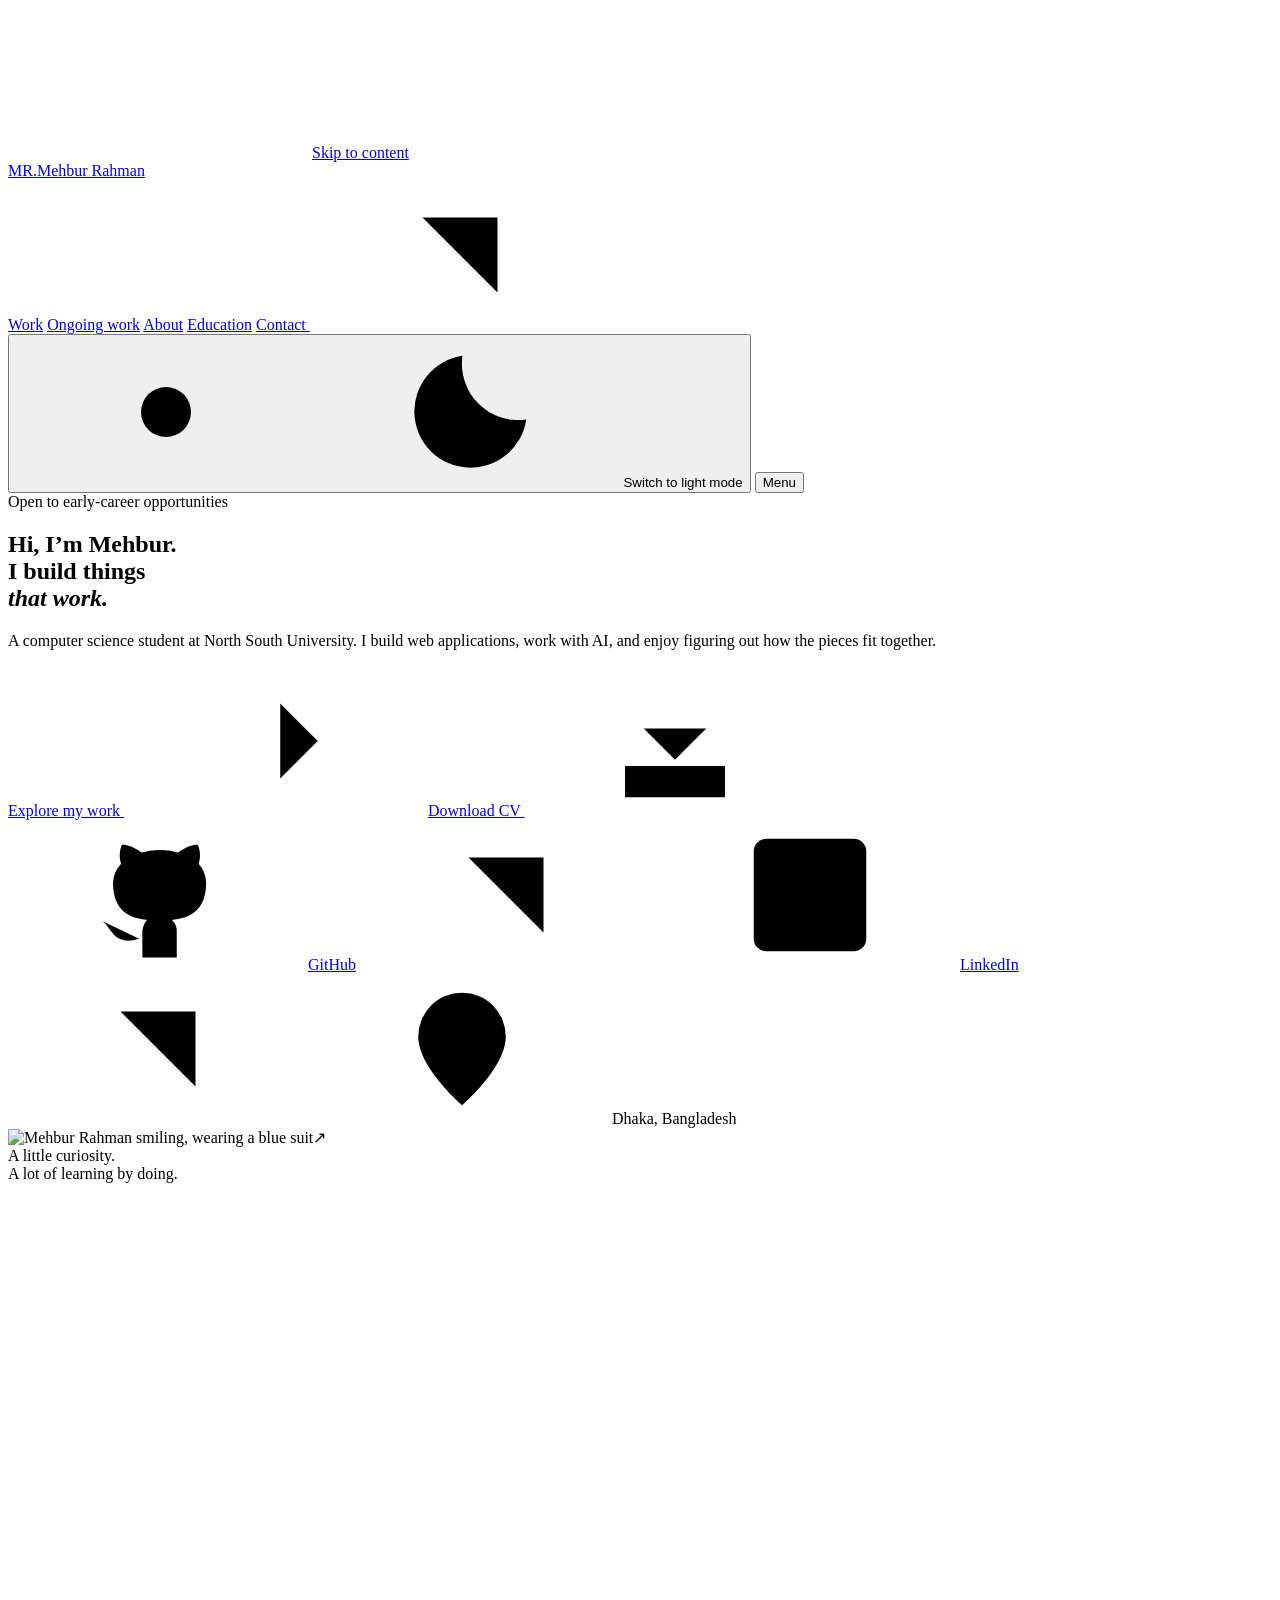
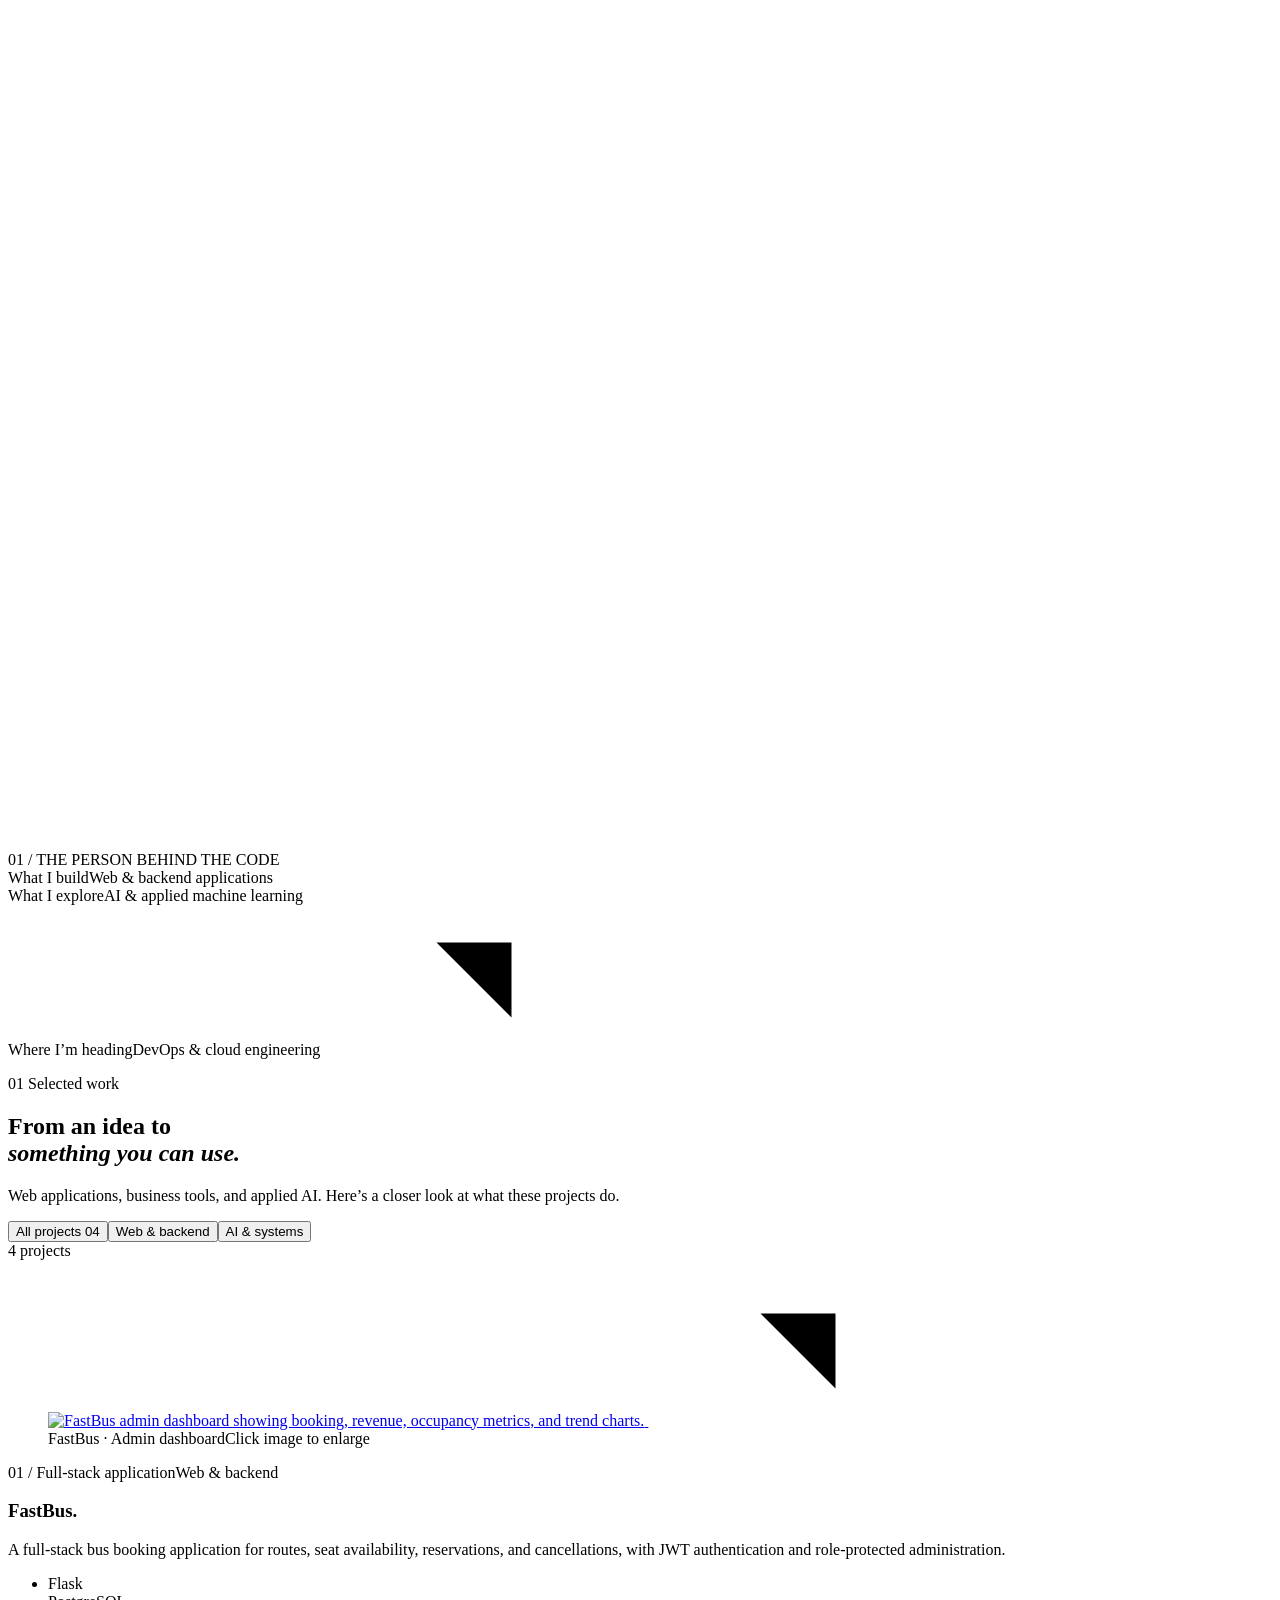
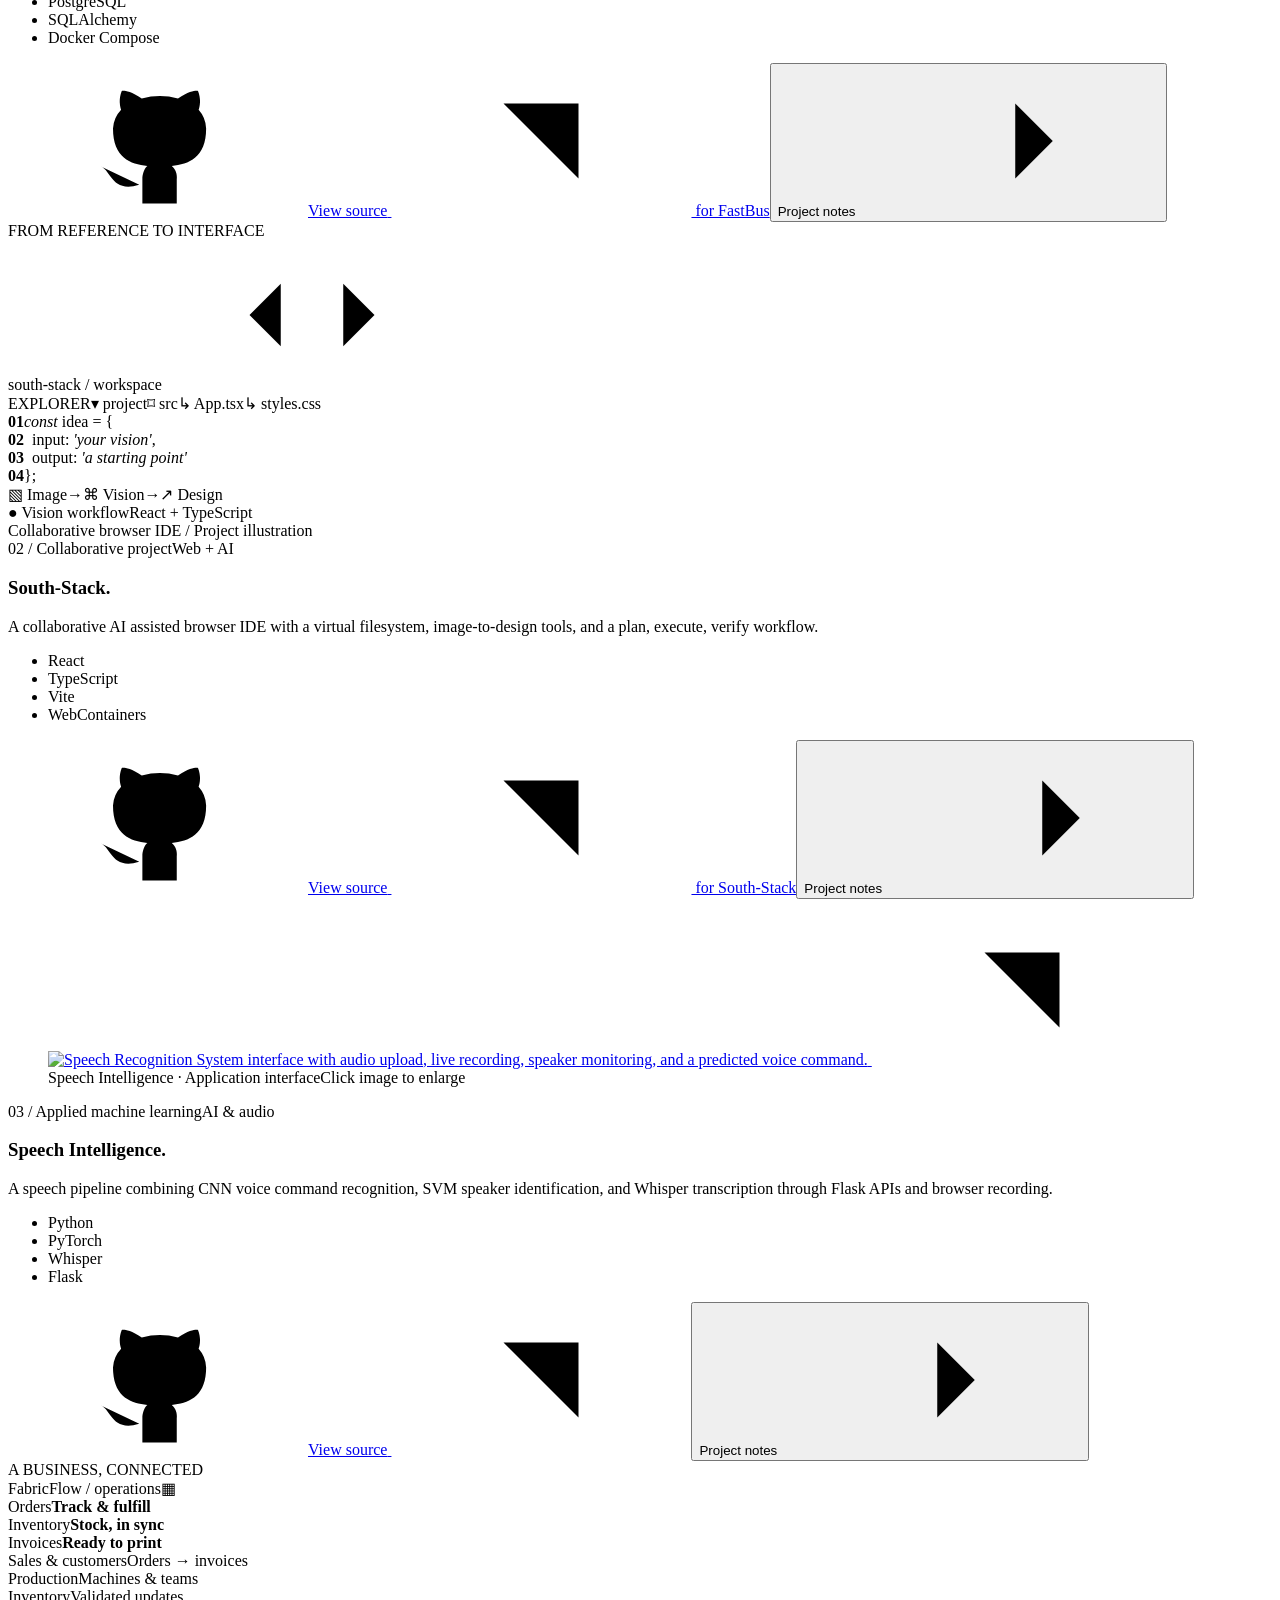
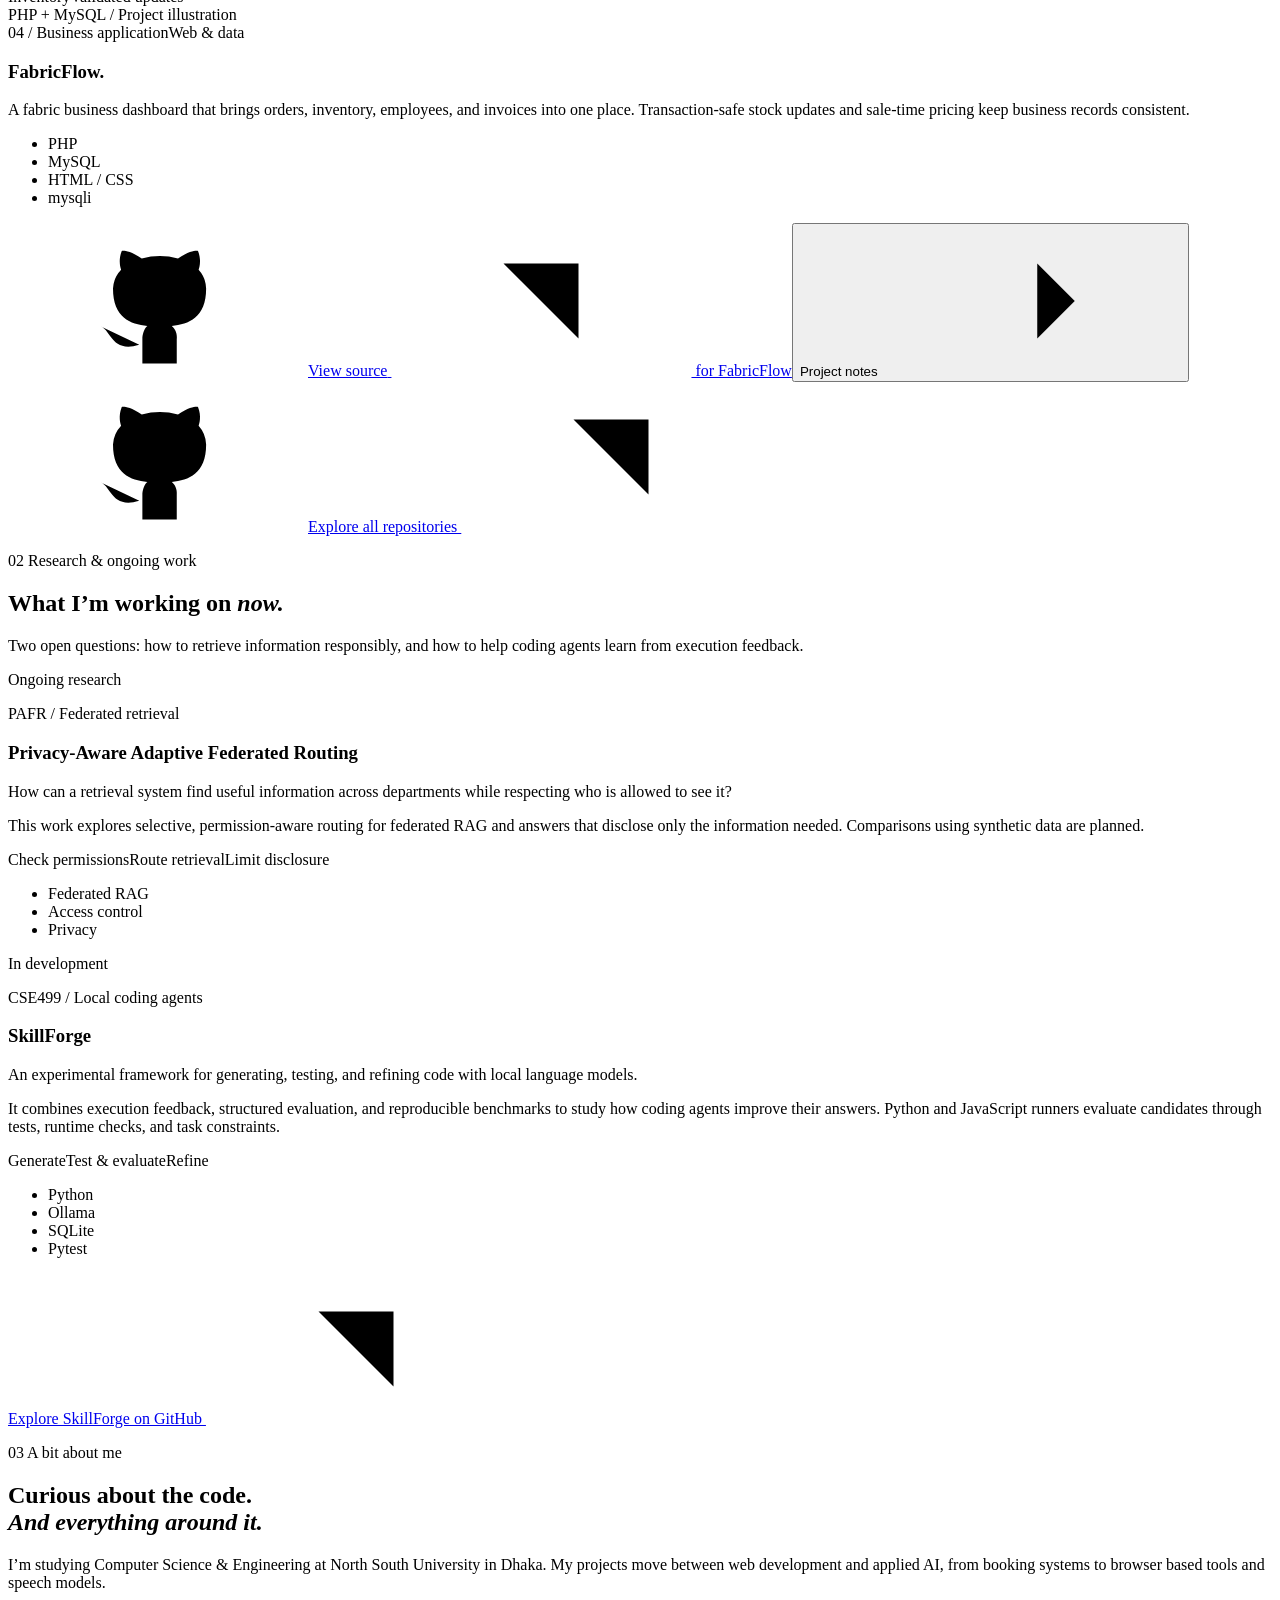
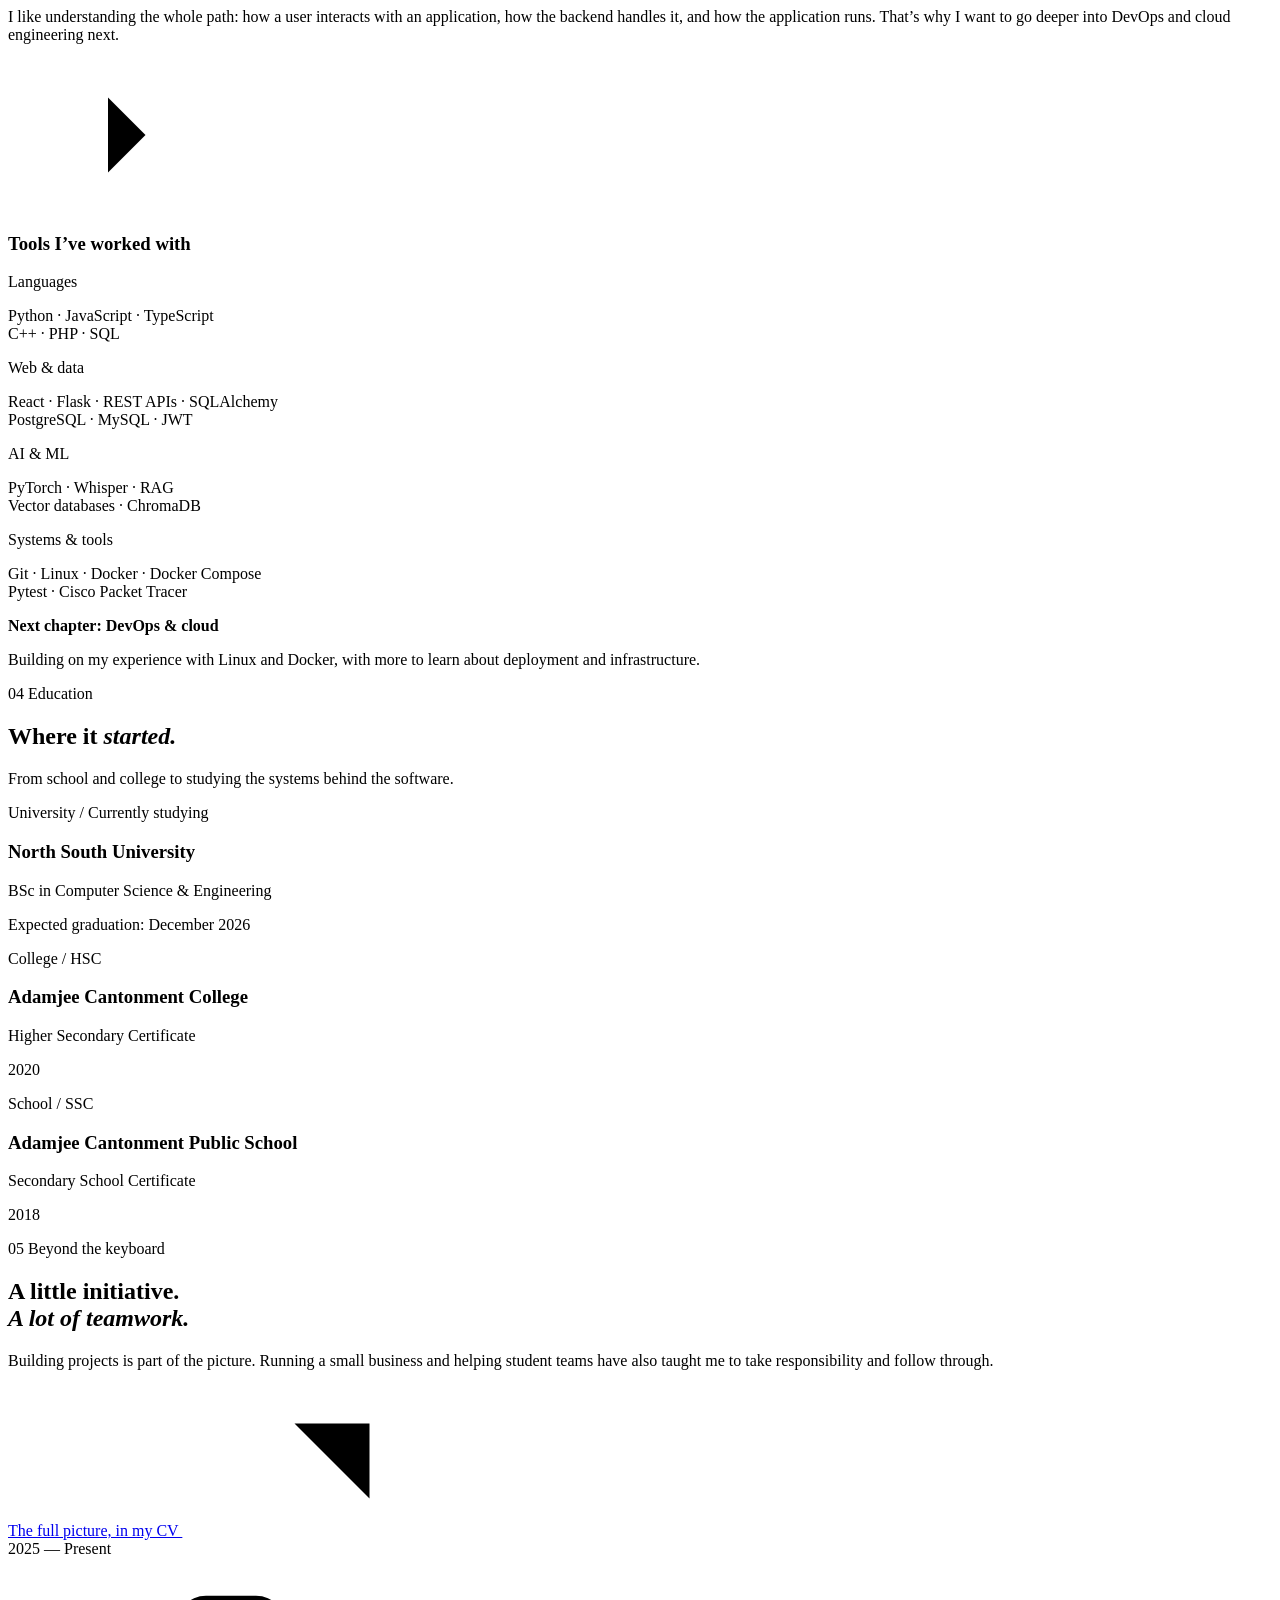
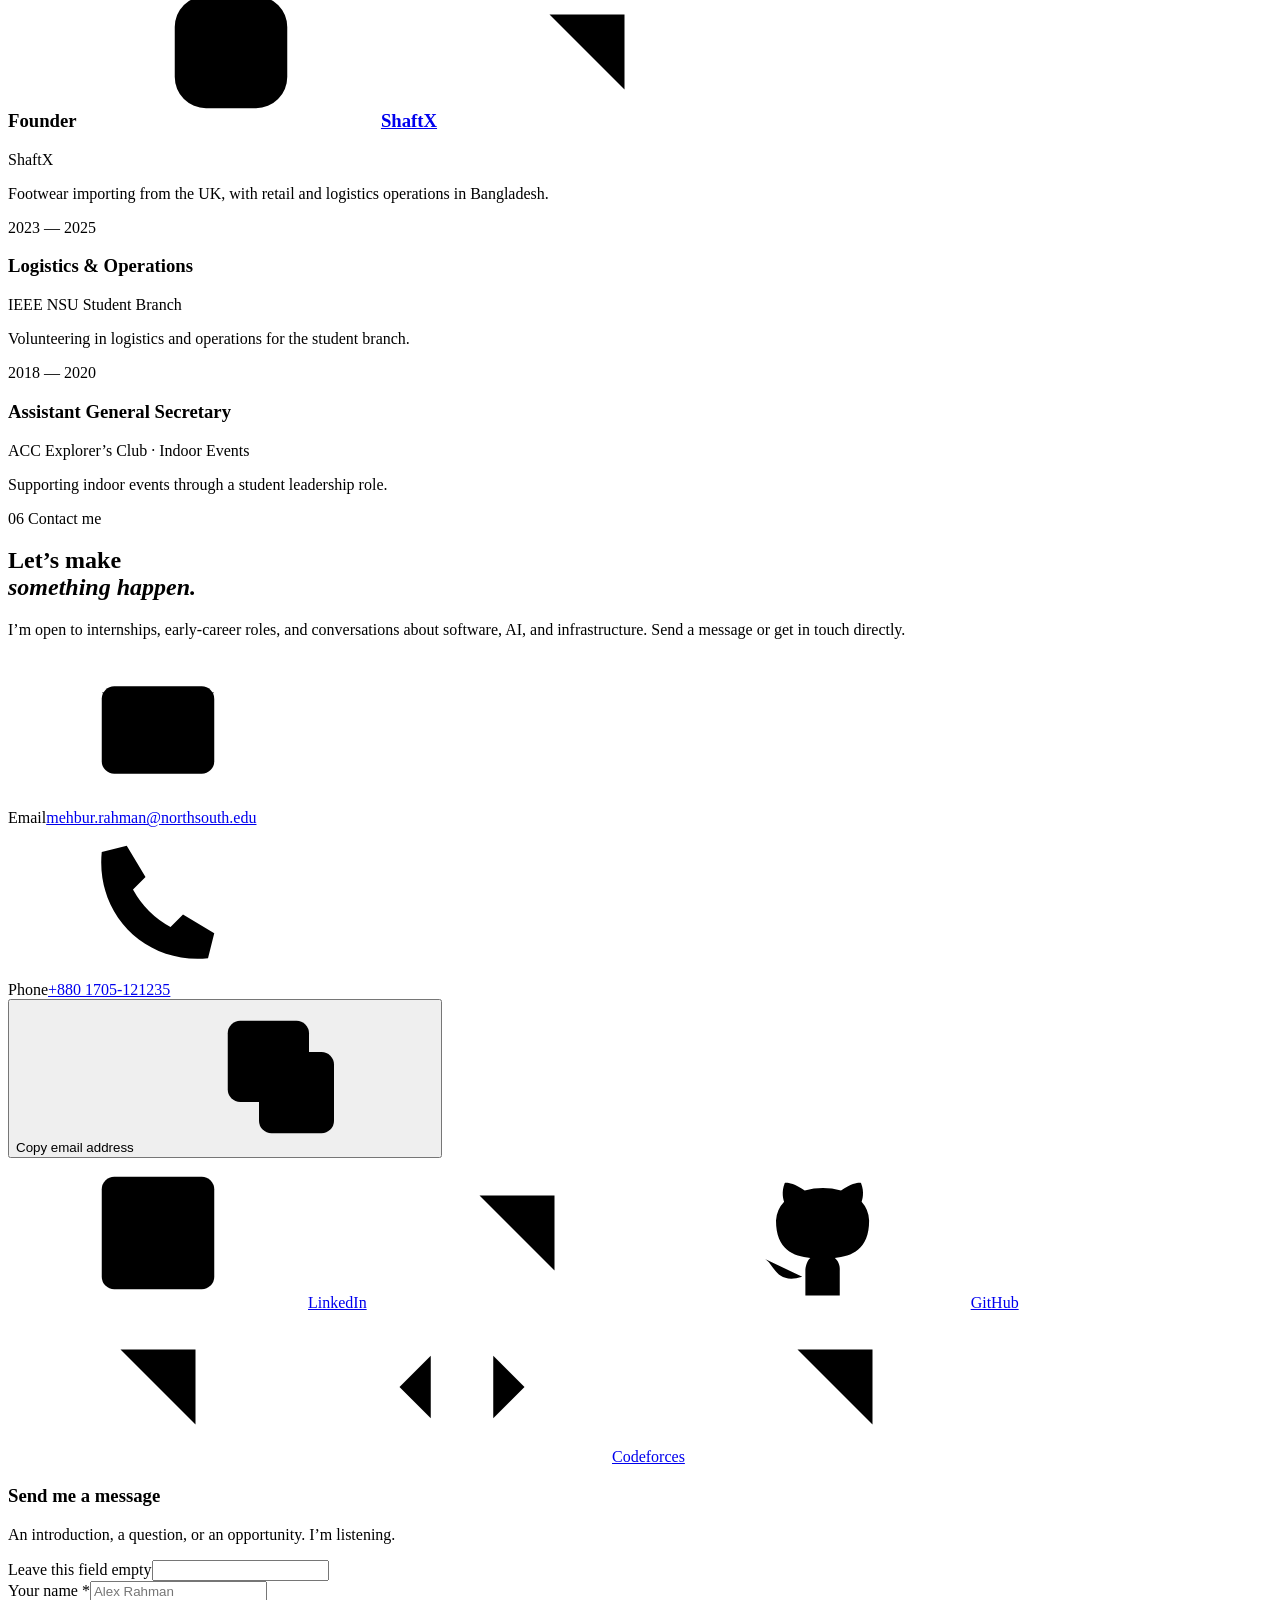
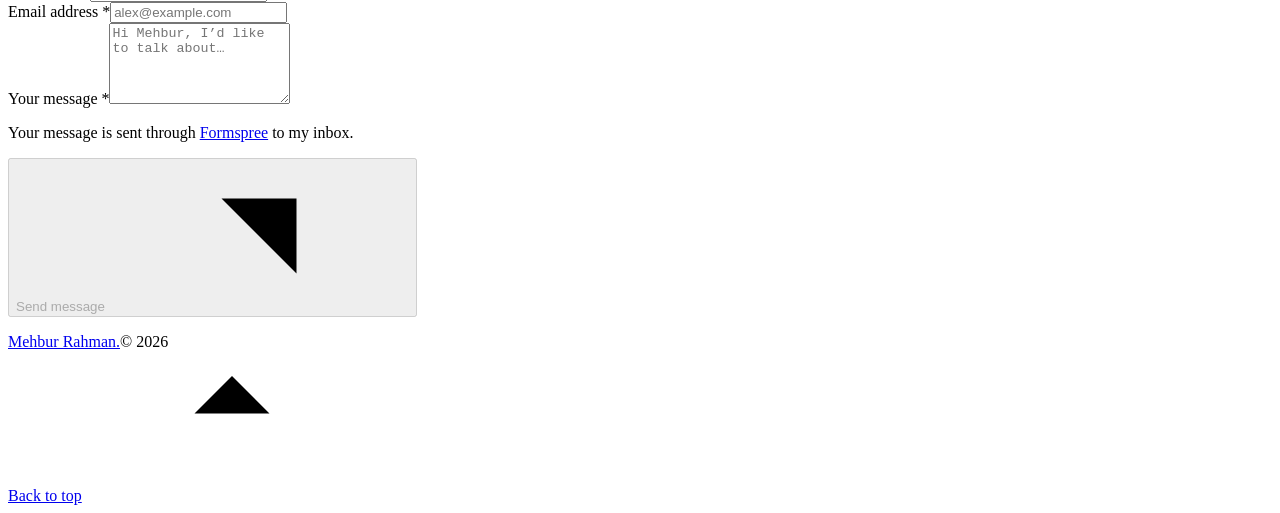
==== commit c5f805b4: "Update CV GitHub links and IEEE tenure" ====
--- a/index.html
+++ b/index.html
@@ -78,10 +78,10 @@
           <p class="hero-description">A computer science student at North South University. I build web applications, work with AI, and enjoy figuring out how the pieces fit together.</p>
           <div class="hero-actions">
             <a class="button button-primary" href="#work">Explore my work <svg class="icon" aria-hidden="true" focusable="false"><use href="#arrow-right"/></svg></a>
-            <a class="button button-outline" href="assets/Mehbur_Rahman_CV.pdf?v=4" download>Download CV <svg class="icon" aria-hidden="true" focusable="false"><use href="#download"/></svg></a>
+            <a class="button button-outline" href="assets/Mehbur_Rahman_CV.pdf?v=5" download>Download CV <svg class="icon" aria-hidden="true" focusable="false"><use href="#download"/></svg></a>
           </div>
           <div class="hero-socials" aria-label="Find me online">
-            <a class="social-link" href="https://github.com/MehburRahman" target="_blank" rel="noopener noreferrer"><svg class="icon" aria-hidden="true" focusable="false"><use href="#github"/></svg><span>GitHub</span><svg class="icon link-arrow" aria-hidden="true" focusable="false"><use href="#arrow-up-right"/></svg></a>
+            <a class="social-link" href="https://github.com/mehburrahman" target="_blank" rel="noopener noreferrer"><svg class="icon" aria-hidden="true" focusable="false"><use href="#github"/></svg><span>GitHub</span><svg class="icon link-arrow" aria-hidden="true" focusable="false"><use href="#arrow-up-right"/></svg></a>
             <a class="social-link" href="https://www.linkedin.com/in/mehbur-rahman" target="_blank" rel="noopener noreferrer"><svg class="icon" aria-hidden="true" focusable="false"><use href="#linkedin"/></svg><span>LinkedIn</span><svg class="icon link-arrow" aria-hidden="true" focusable="false"><use href="#arrow-up-right"/></svg></a>
             <span class="location"><svg class="icon" aria-hidden="true" focusable="false"><use href="#location"/></svg>Dhaka, Bangladesh</span>
           </div>
@@ -111,12 +111,12 @@
               </a>
               <figcaption><span>FastBus · Admin dashboard</span><span>Click image to enlarge</span></figcaption>
             </figure>
-            <div class="project-content"><div class="project-topline"><span class="small-label">01 / Full-stack application</span><span class="project-type">Web & backend</span></div><h3>FastBus<span class="title-dot">.</span></h3><p>A full-stack bus booking application for routes, seat availability, reservations, and cancellations, with JWT authentication and role-protected administration.</p><ul class="tag-list" aria-label="FastBus technologies"><li>Flask</li><li>PostgreSQL</li><li>SQLAlchemy</li><li>Docker Compose</li></ul><div class="project-links"><a class="text-link" href="https://github.com/MehburRahman/FastBus" target="_blank" rel="noopener noreferrer"><svg class="icon" aria-hidden="true" focusable="false"><use href="#github"/></svg><span>View source</span> <svg class="icon" aria-hidden="true" focusable="false"><use href="#arrow-up-right"/></svg><span class="sr-only"> for FastBus</span></a><button class="project-notes" type="button" data-dialog="fastbus-notes" aria-label="Read project notes for FastBus">Project notes <svg class="icon" aria-hidden="true" focusable="false"><use href="#arrow-right"/></svg></button></div></div>
+            <div class="project-content"><div class="project-topline"><span class="small-label">01 / Full-stack application</span><span class="project-type">Web & backend</span></div><h3>FastBus<span class="title-dot">.</span></h3><p>A full-stack bus booking application for routes, seat availability, reservations, and cancellations, with JWT authentication and role-protected administration.</p><ul class="tag-list" aria-label="FastBus technologies"><li>Flask</li><li>PostgreSQL</li><li>SQLAlchemy</li><li>Docker Compose</li></ul><div class="project-links"><a class="text-link" href="https://github.com/mehburrahman/FastBus" target="_blank" rel="noopener noreferrer"><svg class="icon" aria-hidden="true" focusable="false"><use href="#github"/></svg><span>View source</span> <svg class="icon" aria-hidden="true" focusable="false"><use href="#arrow-up-right"/></svg><span class="sr-only"> for FastBus</span></a><button class="project-notes" type="button" data-dialog="fastbus-notes" aria-label="Read project notes for FastBus">Project notes <svg class="icon" aria-hidden="true" focusable="false"><use href="#arrow-right"/></svg></button></div></div>
           </article>
 
           <article class="project-card" data-categories="web ai">
             <div class="project-art stack-art" role="img" aria-label="South-Stack project illustration: from image input to a browser development environment"><span class="art-label">FROM REFERENCE TO INTERFACE</span><div class="ide-window"><div class="ide-topbar"><span class="ide-dots" aria-hidden="true"><i></i><i></i><i></i></span><span>south-stack / workspace</span><svg class="icon" aria-hidden="true" focusable="false"><use href="#code"/></svg></div><div class="ide-body"><div class="ide-sidebar"><span>EXPLORER</span><span class="ide-file">▾ project</span><span>⌑ src</span><span class="ide-file active-file">↳ App.tsx</span><span>↳ styles.css</span></div><div class="ide-editor"><div class="code-line"><b>01</b><span><i>const</i> idea = {</span></div><div class="code-line"><b>02</b><span>&nbsp; input: <em>'your vision'</em>,</span></div><div class="code-line"><b>03</b><span>&nbsp; output: <em>'a starting point'</em></span></div><div class="code-line"><b>04</b><span>};</span></div><div class="vision-flow"><span>▧ Image</span><span aria-hidden="true">→</span><span>⌘ Vision</span><span aria-hidden="true">→</span><span>↗ Design</span></div></div></div><div class="ide-status"><span>● Vision workflow</span><span>React + TypeScript</span></div></div><span class="art-caption">Collaborative browser IDE / Project illustration</span></div>
-            <div class="project-content"><div class="project-topline"><span class="small-label">02 / Collaborative project</span><span class="project-type">Web + AI</span></div><h3>South-Stack<span class="title-dot">.</span></h3><p>A collaborative AI assisted browser IDE with a virtual filesystem, image-to-design tools, and a plan, execute, verify workflow.</p><ul class="tag-list" aria-label="South-Stack technologies"><li>React</li><li>TypeScript</li><li>Vite</li><li>WebContainers</li></ul><div class="project-links"><a class="text-link" href="https://github.com/MehburRahman/South-Stack" target="_blank" rel="noopener noreferrer"><svg class="icon" aria-hidden="true" focusable="false"><use href="#github"/></svg><span>View source</span> <svg class="icon" aria-hidden="true" focusable="false"><use href="#arrow-up-right"/></svg><span class="sr-only"> for South-Stack</span></a><button class="project-notes" type="button" data-dialog="southstack-notes" aria-label="Read project notes for South-Stack">Project notes <svg class="icon" aria-hidden="true" focusable="false"><use href="#arrow-right"/></svg></button></div></div>
+            <div class="project-content"><div class="project-topline"><span class="small-label">02 / Collaborative project</span><span class="project-type">Web + AI</span></div><h3>South-Stack<span class="title-dot">.</span></h3><p>A collaborative AI assisted browser IDE with a virtual filesystem, image-to-design tools, and a plan, execute, verify workflow.</p><ul class="tag-list" aria-label="South-Stack technologies"><li>React</li><li>TypeScript</li><li>Vite</li><li>WebContainers</li></ul><div class="project-links"><a class="text-link" href="https://github.com/mehburrahman/South-Stack" target="_blank" rel="noopener noreferrer"><svg class="icon" aria-hidden="true" focusable="false"><use href="#github"/></svg><span>View source</span> <svg class="icon" aria-hidden="true" focusable="false"><use href="#arrow-up-right"/></svg><span class="sr-only"> for South-Stack</span></a><button class="project-notes" type="button" data-dialog="southstack-notes" aria-label="Read project notes for South-Stack">Project notes <svg class="icon" aria-hidden="true" focusable="false"><use href="#arrow-right"/></svg></button></div></div>
           </article>
 
           <article class="project-card" data-categories="ai">
@@ -127,7 +127,7 @@
               </a>
               <figcaption><span>Speech Intelligence · Application interface</span><span>Click image to enlarge</span></figcaption>
             </figure>
-            <div class="project-content"><div class="project-topline"><span class="small-label">03 / Applied machine learning</span><span class="project-type">AI & audio</span></div><h3>Speech Intelligence<span class="title-dot">.</span></h3><p>A speech pipeline combining CNN voice command recognition, SVM speaker identification, and Whisper transcription through Flask APIs and browser recording.</p><ul class="tag-list" aria-label="Speech Intelligence technologies"><li>Python</li><li>PyTorch</li><li>Whisper</li><li>Flask</li></ul><div class="project-links"><a class="text-link" href="https://github.com/MehburRahman/speech-intelligence-system" target="_blank" rel="noopener noreferrer"><svg class="icon" aria-hidden="true" focusable="false"><use href="#github"/></svg><span>View source</span> <svg class="icon" aria-hidden="true" focusable="false"><use href="#arrow-up-right"/></svg></a><button class="project-notes" type="button" data-dialog="speech-notes" aria-label="Read project notes for Speech Intelligence">Project notes <svg class="icon" aria-hidden="true" focusable="false"><use href="#arrow-right"/></svg></button></div></div>
+            <div class="project-content"><div class="project-topline"><span class="small-label">03 / Applied machine learning</span><span class="project-type">AI & audio</span></div><h3>Speech Intelligence<span class="title-dot">.</span></h3><p>A speech pipeline combining CNN voice command recognition, SVM speaker identification, and Whisper transcription through Flask APIs and browser recording.</p><ul class="tag-list" aria-label="Speech Intelligence technologies"><li>Python</li><li>PyTorch</li><li>Whisper</li><li>Flask</li></ul><div class="project-links"><a class="text-link" href="https://github.com/mehburrahman/speech-intelligence-system" target="_blank" rel="noopener noreferrer"><svg class="icon" aria-hidden="true" focusable="false"><use href="#github"/></svg><span>View source</span> <svg class="icon" aria-hidden="true" focusable="false"><use href="#arrow-up-right"/></svg></a><button class="project-notes" type="button" data-dialog="speech-notes" aria-label="Read project notes for Speech Intelligence">Project notes <svg class="icon" aria-hidden="true" focusable="false"><use href="#arrow-right"/></svg></button></div></div>
           </article>
           <article class="project-card" data-categories="web">
             <div class="project-art fabric-art" role="img" aria-label="FabricFlow project illustration: orders, inventory, production, and invoices in an operations dashboard">
@@ -144,11 +144,11 @@
               <h3>FabricFlow<span class="title-dot">.</span></h3>
               <p>A fabric business dashboard that brings orders, inventory, employees, and invoices into one place. Transaction-safe stock updates and sale-time pricing keep business records consistent.</p>
               <ul class="tag-list" aria-label="FabricFlow technologies"><li>PHP</li><li>MySQL</li><li>HTML / CSS</li><li>mysqli</li></ul>
-              <div class="project-links"><a class="text-link" href="https://github.com/MehburRahman/fabric-flow" target="_blank" rel="noopener noreferrer"><svg class="icon" aria-hidden="true" focusable="false"><use href="#github"/></svg><span>View source</span> <svg class="icon" aria-hidden="true" focusable="false"><use href="#arrow-up-right"/></svg><span class="sr-only"> for FabricFlow</span></a><button class="project-notes" type="button" data-dialog="fabricflow-notes" aria-label="Read project notes for FabricFlow">Project notes <svg class="icon" aria-hidden="true" focusable="false"><use href="#arrow-right"/></svg></button></div>
-            </div>
-          </article>
-        </div>
-        <a class="all-work-link" href="https://github.com/MehburRahman?tab=repositories" target="_blank" rel="noopener noreferrer"><svg class="icon" aria-hidden="true" focusable="false"><use href="#github"/></svg>Explore all repositories <svg class="icon" aria-hidden="true" focusable="false"><use href="#arrow-up-right"/></svg></a>
+              <div class="project-links"><a class="text-link" href="https://github.com/mehburrahman/fabric-flow" target="_blank" rel="noopener noreferrer"><svg class="icon" aria-hidden="true" focusable="false"><use href="#github"/></svg><span>View source</span> <svg class="icon" aria-hidden="true" focusable="false"><use href="#arrow-up-right"/></svg><span class="sr-only"> for FabricFlow</span></a><button class="project-notes" type="button" data-dialog="fabricflow-notes" aria-label="Read project notes for FabricFlow">Project notes <svg class="icon" aria-hidden="true" focusable="false"><use href="#arrow-right"/></svg></button></div>
+            </div>
+          </article>
+        </div>
+        <a class="all-work-link" href="https://github.com/mehburrahman?tab=repositories" target="_blank" rel="noopener noreferrer"><svg class="icon" aria-hidden="true" focusable="false"><use href="#github"/></svg>Explore all repositories <svg class="icon" aria-hidden="true" focusable="false"><use href="#arrow-up-right"/></svg></a>
       </section>
 
       <section class="ongoing-section section-space container" id="ongoing" aria-labelledby="ongoing-title">
@@ -171,7 +171,7 @@
             <p>It combines execution feedback, structured evaluation, and reproducible benchmarks to study how coding agents improve their answers. Python and JavaScript runners evaluate candidates through tests, runtime checks, and task constraints.</p>
             <div class="ongoing-flow" aria-label="SkillForge workflow"><span>Generate</span><span>Test & evaluate</span><span>Refine</span></div>
             <ul class="tag-list" aria-label="SkillForge technologies"><li>Python</li><li>Ollama</li><li>SQLite</li><li>Pytest</li></ul>
-            <a class="text-link" href="https://github.com/MehburRahman/CSE499" target="_blank" rel="noopener noreferrer">Explore SkillForge on GitHub <svg class="icon" aria-hidden="true" focusable="false"><use href="#arrow-up-right"/></svg></a>
+            <a class="text-link" href="https://github.com/mehburrahman/SkillForge" target="_blank" rel="noopener noreferrer">Explore SkillForge on GitHub <svg class="icon" aria-hidden="true" focusable="false"><use href="#arrow-up-right"/></svg></a>
           </article>
         </div>
       </section>
@@ -187,7 +187,7 @@
         </div>
       </section>
 
-      <section class="experience-section container section-space" id="experience" aria-labelledby="experience-title"><div class="experience-intro"><p class="eyebrow"><span>05</span> Beyond the keyboard</p><h2 id="experience-title">A little initiative.<br><em>A lot of teamwork.</em></h2><p>Building projects is part of the picture. Running a small business and helping student teams have also taught me to take responsibility and follow through.</p><a class="text-link" href="assets/Mehbur_Rahman_CV.pdf?v=4" target="_blank" rel="noopener noreferrer">The full picture, in my CV <svg class="icon" aria-hidden="true" focusable="false"><use href="#arrow-up-right"/></svg></a></div><div class="experience-list"><article class="experience-item"><span class="experience-date">2025 — Present</span><h3>Founder <a class="experience-social-link" href="https://www.instagram.com/shaftx.bd/" target="_blank" rel="noopener noreferrer" aria-label="Visit ShaftX on Instagram (opens in a new tab)"><svg class="icon" aria-hidden="true" focusable="false"><use href="#instagram"/></svg><span>ShaftX</span><svg class="icon link-arrow" aria-hidden="true" focusable="false"><use href="#arrow-up-right"/></svg></a></h3><p class="experience-org">ShaftX</p><p>Footwear importing from the UK, with retail and logistics operations in Bangladesh.</p></article><article class="experience-item"><span class="experience-date">Student volunteering</span><h3>Logistics & Operations</h3><p class="experience-org">IEEE NSU Student Branch</p><p>Volunteering in logistics and operations for the student branch.</p></article><article class="experience-item"><span class="experience-date">2018 — 2020</span><h3>Assistant General Secretary</h3><p class="experience-org">ACC Explorer’s Club · Indoor Events</p><p>Supporting indoor events through a student leadership role.</p></article></div></section>
+      <section class="experience-section container section-space" id="experience" aria-labelledby="experience-title"><div class="experience-intro"><p class="eyebrow"><span>05</span> Beyond the keyboard</p><h2 id="experience-title">A little initiative.<br><em>A lot of teamwork.</em></h2><p>Building projects is part of the picture. Running a small business and helping student teams have also taught me to take responsibility and follow through.</p><a class="text-link" href="assets/Mehbur_Rahman_CV.pdf?v=5" target="_blank" rel="noopener noreferrer">The full picture, in my CV <svg class="icon" aria-hidden="true" focusable="false"><use href="#arrow-up-right"/></svg></a></div><div class="experience-list"><article class="experience-item"><span class="experience-date">2025 — Present</span><h3>Founder <a class="experience-social-link" href="https://www.instagram.com/shaftx.bd/" target="_blank" rel="noopener noreferrer" aria-label="Visit ShaftX on Instagram (opens in a new tab)"><svg class="icon" aria-hidden="true" focusable="false"><use href="#instagram"/></svg><span>ShaftX</span><svg class="icon link-arrow" aria-hidden="true" focusable="false"><use href="#arrow-up-right"/></svg></a></h3><p class="experience-org">ShaftX</p><p>Footwear importing from the UK, with retail and logistics operations in Bangladesh.</p></article><article class="experience-item"><span class="experience-date">2023 — 2025</span><h3>Logistics & Operations</h3><p class="experience-org">IEEE NSU Student Branch</p><p>Volunteering in logistics and operations for the student branch.</p></article><article class="experience-item"><span class="experience-date">2018 — 2020</span><h3>Assistant General Secretary</h3><p class="experience-org">ACC Explorer’s Club · Indoor Events</p><p>Supporting indoor events through a student leadership role.</p></article></div></section>
 
       <section class="contact-section" id="contact" aria-labelledby="contact-title">
         <div class="container contact-inner">
@@ -203,7 +203,7 @@
             <span class="copy-status sr-only" role="status"></span>
             <div class="contact-socials" aria-label="Social profiles">
               <a class="social-link" href="https://www.linkedin.com/in/mehbur-rahman" target="_blank" rel="noopener noreferrer"><svg class="icon" aria-hidden="true" focusable="false"><use href="#linkedin"/></svg><span>LinkedIn</span><svg class="icon link-arrow" aria-hidden="true" focusable="false"><use href="#arrow-up-right"/></svg></a>
-              <a class="social-link" href="https://github.com/MehburRahman" target="_blank" rel="noopener noreferrer"><svg class="icon" aria-hidden="true" focusable="false"><use href="#github"/></svg><span>GitHub</span><svg class="icon link-arrow" aria-hidden="true" focusable="false"><use href="#arrow-up-right"/></svg></a>
+              <a class="social-link" href="https://github.com/mehburrahman" target="_blank" rel="noopener noreferrer"><svg class="icon" aria-hidden="true" focusable="false"><use href="#github"/></svg><span>GitHub</span><svg class="icon link-arrow" aria-hidden="true" focusable="false"><use href="#arrow-up-right"/></svg></a>
               <a class="social-link" href="https://codeforces.com/profile/abir.rahman9795" target="_blank" rel="noopener noreferrer"><svg class="icon" aria-hidden="true" focusable="false"><use href="#code"/></svg><span>Codeforces</span><svg class="icon link-arrow" aria-hidden="true" focusable="false"><use href="#arrow-up-right"/></svg></a>
             </div>
           </div>
@@ -228,9 +228,9 @@
       </section>
     </main>
 
-    <dialog class="project-dialog" id="fastbus-notes" aria-labelledby="fastbus-dialog-title"><div class="dialog-inner"><button class="dialog-close" type="button" aria-label="Close FastBus project notes"><svg class="icon" aria-hidden="true" focusable="false"><use href="#close"/></svg></button><p class="eyebrow">Project notes / 01</p><h2 id="fastbus-dialog-title">FastBus<span class="title-dot">.</span></h2><p class="dialog-lead">Connecting a booking interface to the rules and data that make it work.</p><h3>The application</h3><p>A full-stack semester project for route search, seat availability, booking and cancellation, with role-protected administration.</p><h3>How it works</h3><p>Flask, PostgreSQL, and SQLAlchemy connect the booking flow to database schemas, JWT authentication, and automated migrations. Docker Compose provides the local service setup.</p><h3>Project context</h3><p>This is a demonstration application. Payment flows are simulated.</p><a class="button button-primary" href="https://github.com/MehburRahman/FastBus" target="_blank" rel="noopener noreferrer">Read the code & setup <svg class="icon" aria-hidden="true" focusable="false"><use href="#arrow-up-right"/></svg></a></div></dialog>
-    <dialog class="project-dialog" id="southstack-notes" aria-labelledby="southstack-dialog-title"><div class="dialog-inner"><button class="dialog-close" type="button" aria-label="Close South-Stack project notes"><svg class="icon" aria-hidden="true" focusable="false"><use href="#close"/></svg></button><p class="eyebrow">Project notes / 02</p><h2 id="southstack-dialog-title">South-Stack<span class="title-dot">.</span></h2><p class="dialog-lead">Helping an image become the starting point for a web interface.</p><h3>The application</h3><p>A collaborative CSE327 group project: an AI assisted browser IDE with a virtual filesystem, code editing, and a plan, execute, verify workflow.</p><h3>Image-to-design workflow</h3><p>A local vision worker, design orchestration, and UI integration connect reference images to the browser development environment.</p><h3>The stack</h3><p>React, TypeScript, Vite, and the WebContainer API. The repository documents the broader team contributions and local setup.</p><a class="button button-primary" href="https://github.com/MehburRahman/South-Stack" target="_blank" rel="noopener noreferrer">Read the code & setup <svg class="icon" aria-hidden="true" focusable="false"><use href="#arrow-up-right"/></svg></a></div></dialog>
-    <dialog class="project-dialog" id="speech-notes" aria-labelledby="speech-dialog-title"><div class="dialog-inner"><button class="dialog-close" type="button" aria-label="Close Speech Intelligence project notes"><svg class="icon" aria-hidden="true" focusable="false"><use href="#close"/></svg></button><p class="eyebrow">Project notes / 03</p><h2 id="speech-dialog-title">Speech Intelligence<span class="title-dot">.</span></h2><p class="dialog-lead">Exploring what a short audio recording can tell us.</p><h3>Three tasks</h3><p>Command recognition with a custom PyTorch CNN, speaker identification with a linear SVM, and a Whisper Base transcription baseline.</p><h3>Connecting the parts</h3><p>Flask APIs connect the models to browser recording, bringing the different audio tasks into one application flow.</p><h3>Project context</h3><p>A local educational prototype. The repository includes setup instructions, evaluation details, and the limitations of the models.</p><a class="button button-primary" href="https://github.com/MehburRahman/speech-intelligence-system" target="_blank" rel="noopener noreferrer">Read the code & setup <svg class="icon" aria-hidden="true" focusable="false"><use href="#arrow-up-right"/></svg></a></div></dialog>
+    <dialog class="project-dialog" id="fastbus-notes" aria-labelledby="fastbus-dialog-title"><div class="dialog-inner"><button class="dialog-close" type="button" aria-label="Close FastBus project notes"><svg class="icon" aria-hidden="true" focusable="false"><use href="#close"/></svg></button><p class="eyebrow">Project notes / 01</p><h2 id="fastbus-dialog-title">FastBus<span class="title-dot">.</span></h2><p class="dialog-lead">Connecting a booking interface to the rules and data that make it work.</p><h3>The application</h3><p>A full-stack semester project for route search, seat availability, booking and cancellation, with role-protected administration.</p><h3>How it works</h3><p>Flask, PostgreSQL, and SQLAlchemy connect the booking flow to database schemas, JWT authentication, and automated migrations. Docker Compose provides the local service setup.</p><h3>Project context</h3><p>This is a demonstration application. Payment flows are simulated.</p><a class="button button-primary" href="https://github.com/mehburrahman/FastBus" target="_blank" rel="noopener noreferrer">Read the code & setup <svg class="icon" aria-hidden="true" focusable="false"><use href="#arrow-up-right"/></svg></a></div></dialog>
+    <dialog class="project-dialog" id="southstack-notes" aria-labelledby="southstack-dialog-title"><div class="dialog-inner"><button class="dialog-close" type="button" aria-label="Close South-Stack project notes"><svg class="icon" aria-hidden="true" focusable="false"><use href="#close"/></svg></button><p class="eyebrow">Project notes / 02</p><h2 id="southstack-dialog-title">South-Stack<span class="title-dot">.</span></h2><p class="dialog-lead">Helping an image become the starting point for a web interface.</p><h3>The application</h3><p>A collaborative CSE327 group project: an AI assisted browser IDE with a virtual filesystem, code editing, and a plan, execute, verify workflow.</p><h3>Image-to-design workflow</h3><p>A local vision worker, design orchestration, and UI integration connect reference images to the browser development environment.</p><h3>The stack</h3><p>React, TypeScript, Vite, and the WebContainer API. The repository documents the broader team contributions and local setup.</p><a class="button button-primary" href="https://github.com/mehburrahman/South-Stack" target="_blank" rel="noopener noreferrer">Read the code & setup <svg class="icon" aria-hidden="true" focusable="false"><use href="#arrow-up-right"/></svg></a></div></dialog>
+    <dialog class="project-dialog" id="speech-notes" aria-labelledby="speech-dialog-title"><div class="dialog-inner"><button class="dialog-close" type="button" aria-label="Close Speech Intelligence project notes"><svg class="icon" aria-hidden="true" focusable="false"><use href="#close"/></svg></button><p class="eyebrow">Project notes / 03</p><h2 id="speech-dialog-title">Speech Intelligence<span class="title-dot">.</span></h2><p class="dialog-lead">Exploring what a short audio recording can tell us.</p><h3>Three tasks</h3><p>Command recognition with a custom PyTorch CNN, speaker identification with a linear SVM, and a Whisper Base transcription baseline.</p><h3>Connecting the parts</h3><p>Flask APIs connect the models to browser recording, bringing the different audio tasks into one application flow.</p><h3>Project context</h3><p>A local educational prototype. The repository includes setup instructions, evaluation details, and the limitations of the models.</p><a class="button button-primary" href="https://github.com/mehburrahman/speech-intelligence-system" target="_blank" rel="noopener noreferrer">Read the code & setup <svg class="icon" aria-hidden="true" focusable="false"><use href="#arrow-up-right"/></svg></a></div></dialog>
     <dialog class="project-dialog" id="fabricflow-notes" aria-labelledby="fabricflow-dialog-title">
       <div class="dialog-inner">
         <button class="dialog-close" type="button" aria-label="Close FabricFlow project notes"><svg class="icon" aria-hidden="true" focusable="false"><use href="#close"/></svg></button>
@@ -239,7 +239,7 @@
         <h3>The application</h3><p>An operations dashboard for orders, inventory, customers, carriers, employees and attendance, machine assignments, and printable invoices.</p>
         <h3>Keeping records consistent</h3><p>Transactional orders validate available stock. Invoices preserve historical sale prices, while authenticated administration, prepared database statements, and CSRF protection support the management workflow.</p>
         <h3>The stack</h3><p>PHP 8.1+, MySQL 8+, HTML, CSS, and native mysqli. The repository includes local setup instructions.</p>
-        <a class="button button-primary" href="https://github.com/MehburRahman/fabric-flow" target="_blank" rel="noopener noreferrer">Read the code & setup <svg class="icon" aria-hidden="true" focusable="false"><use href="#arrow-up-right"/></svg></a>
+        <a class="button button-primary" href="https://github.com/mehburrahman/fabric-flow" target="_blank" rel="noopener noreferrer">Read the code & setup <svg class="icon" aria-hidden="true" focusable="false"><use href="#arrow-up-right"/></svg></a>
       </div>
     </dialog>
   </body>
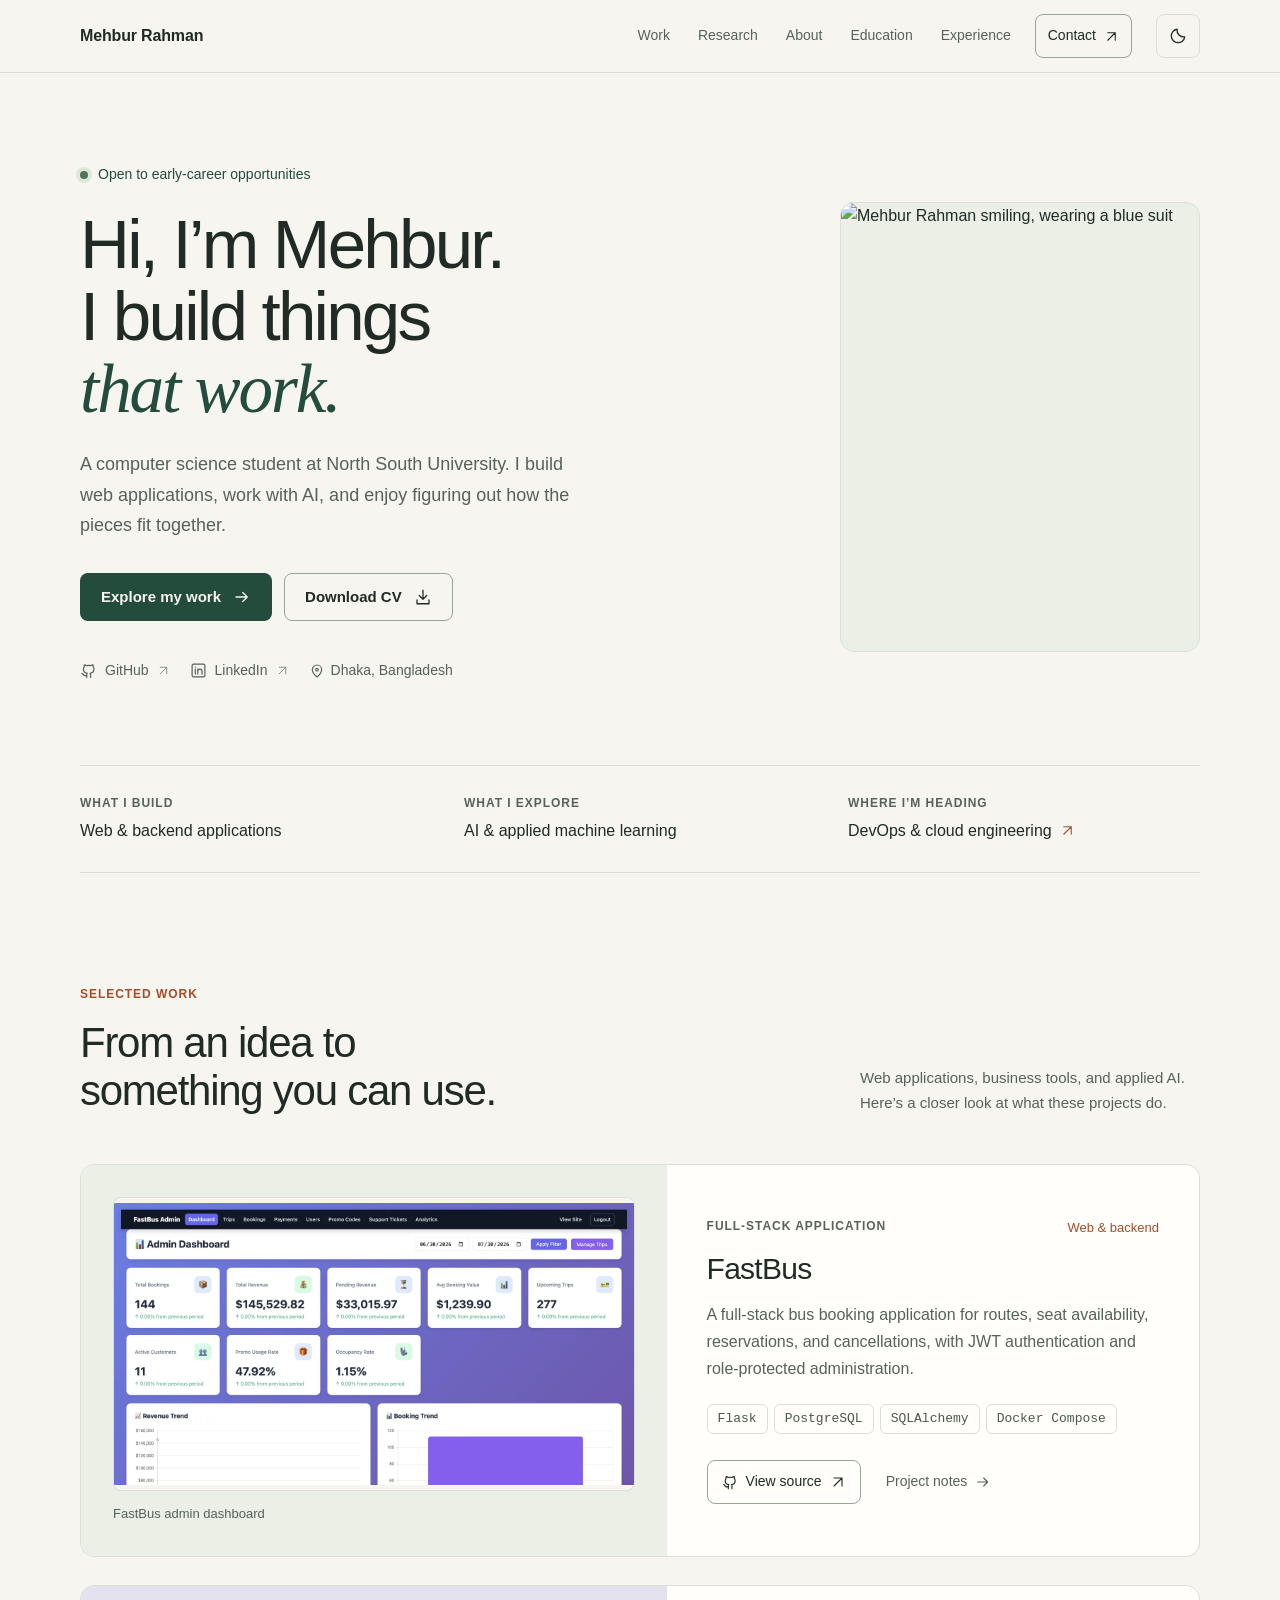
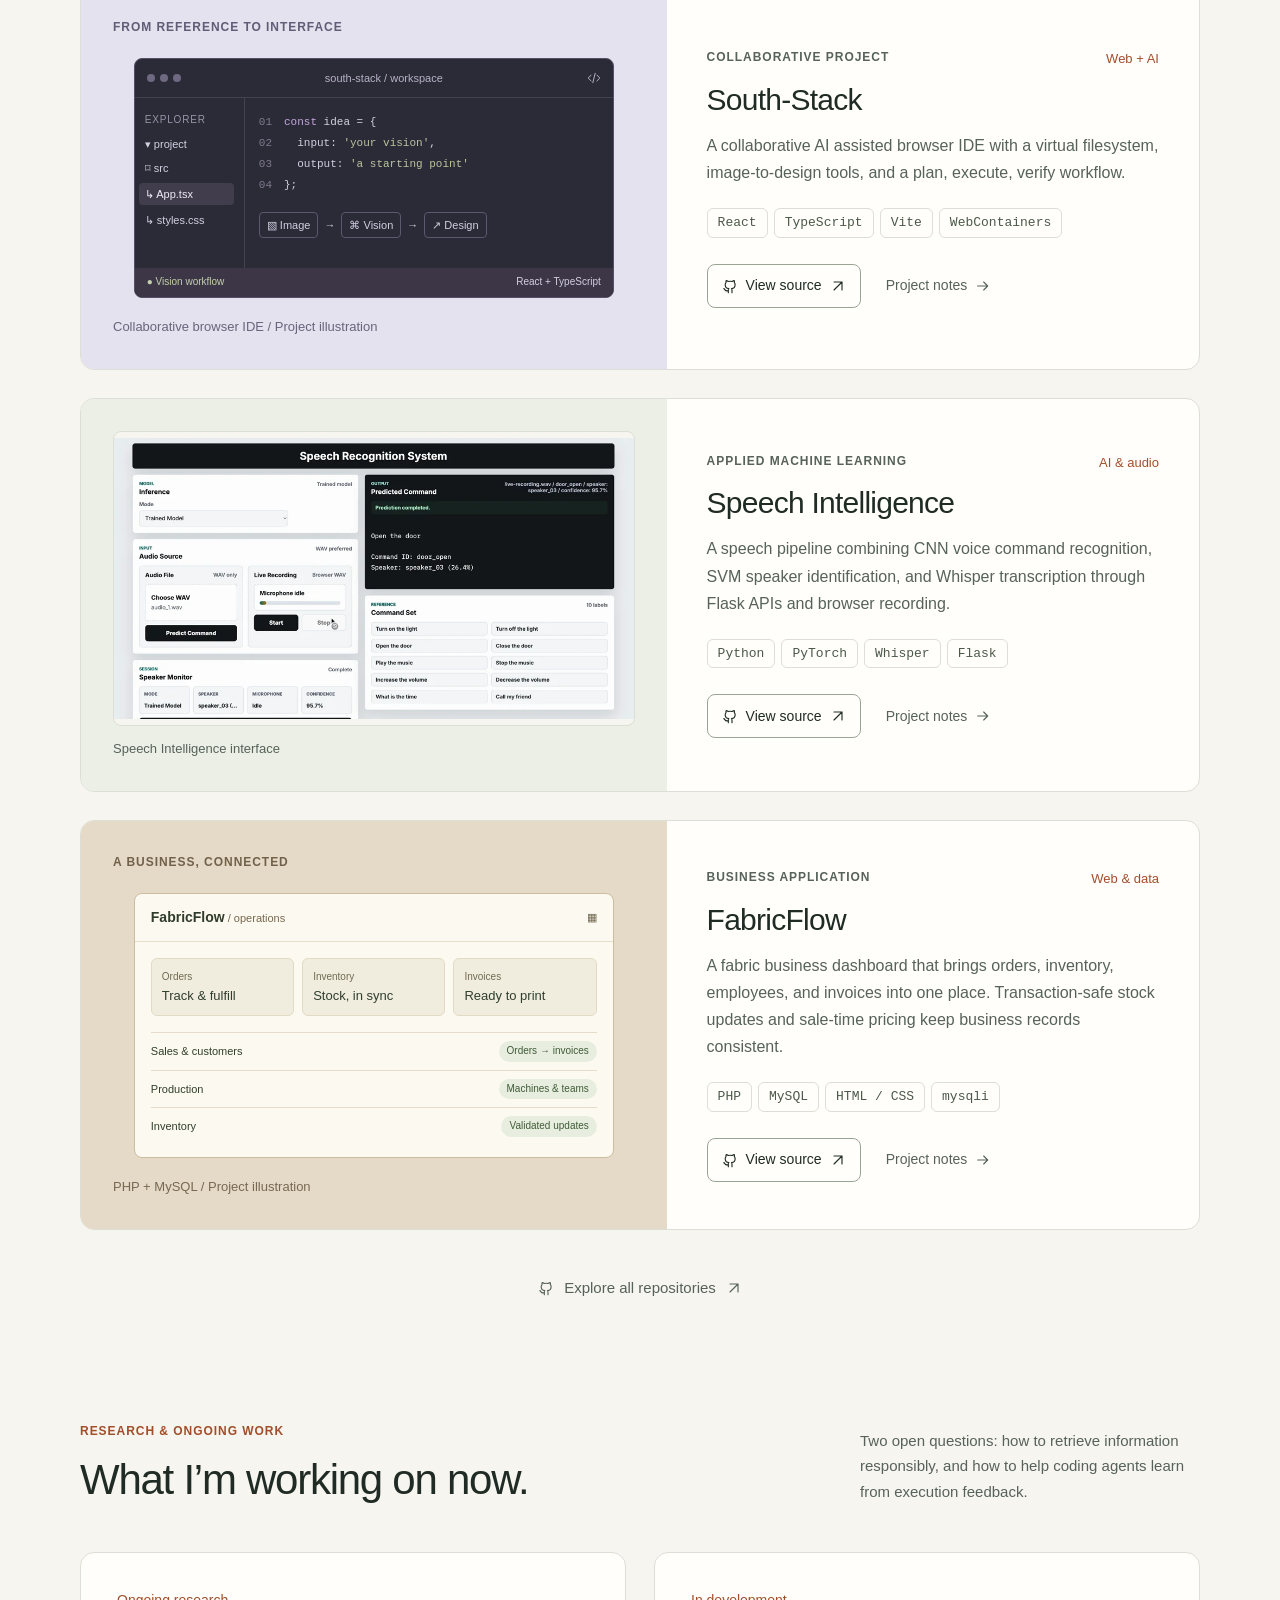
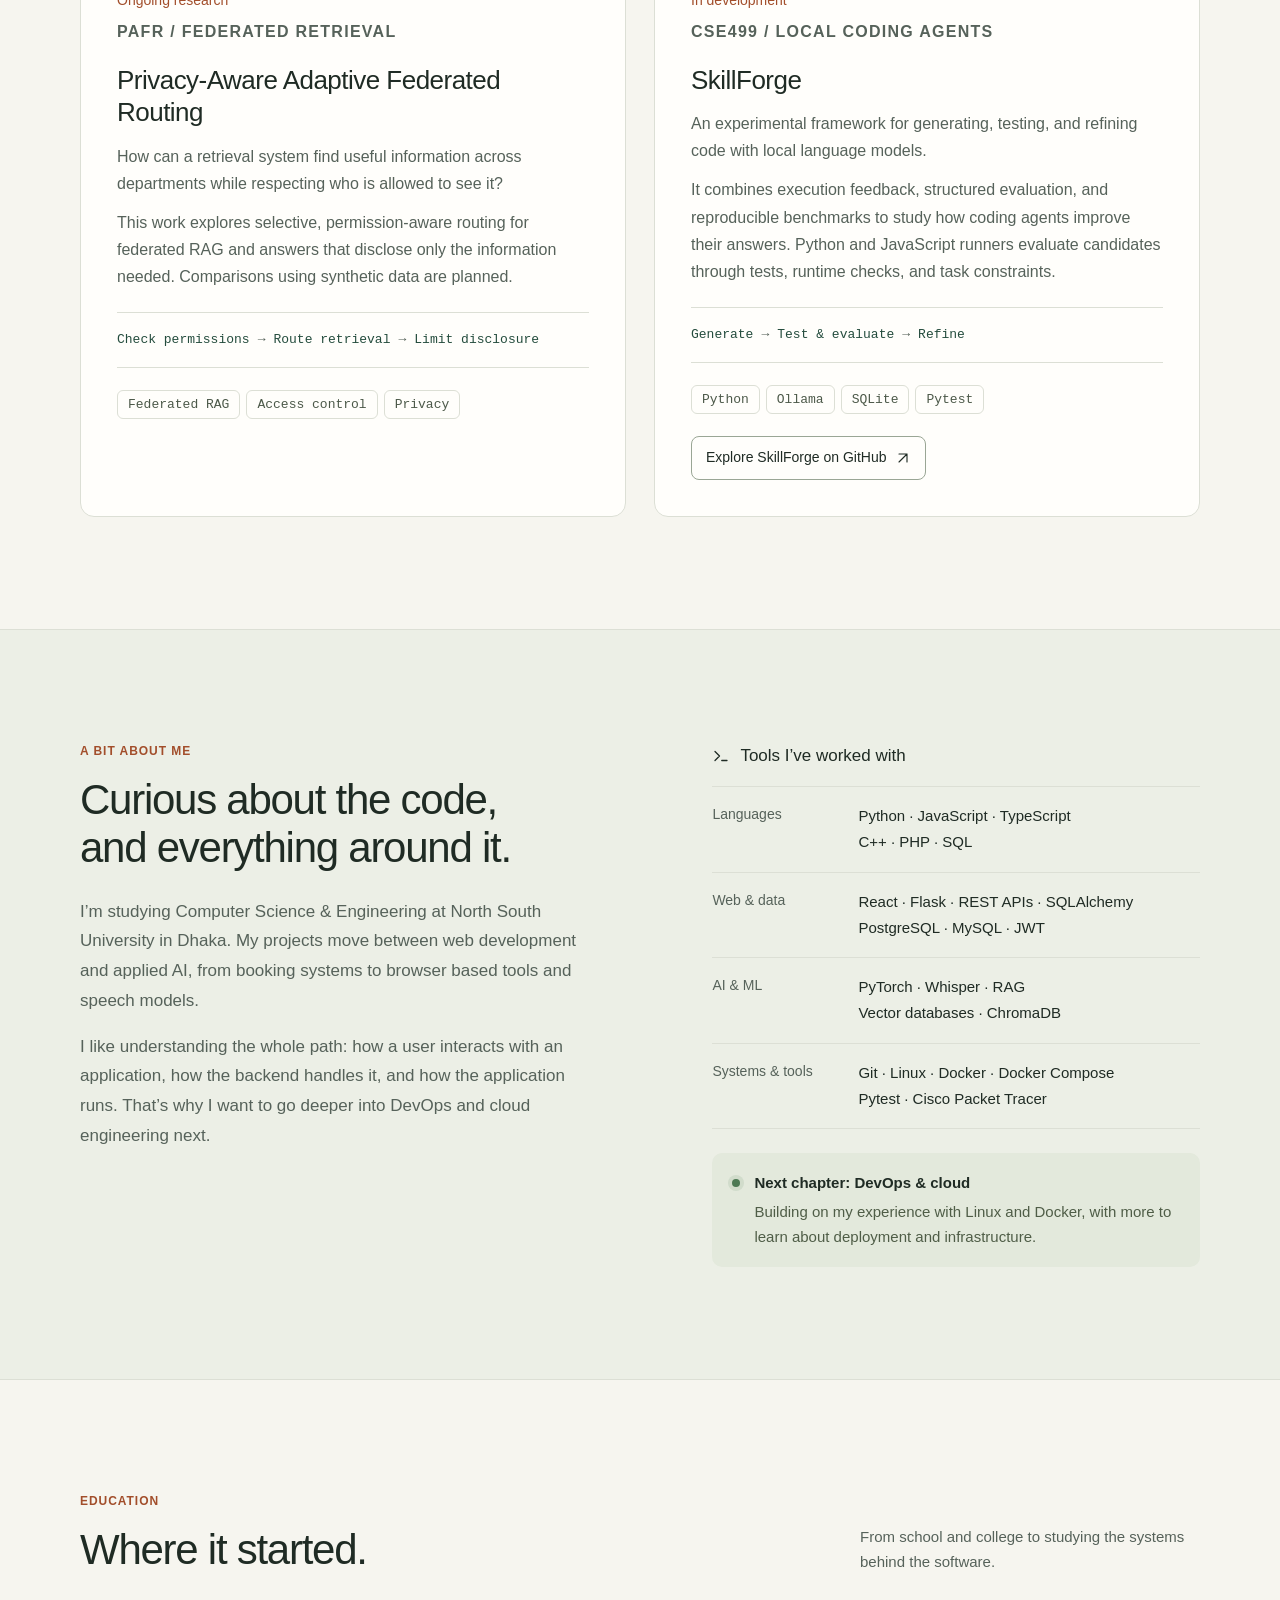
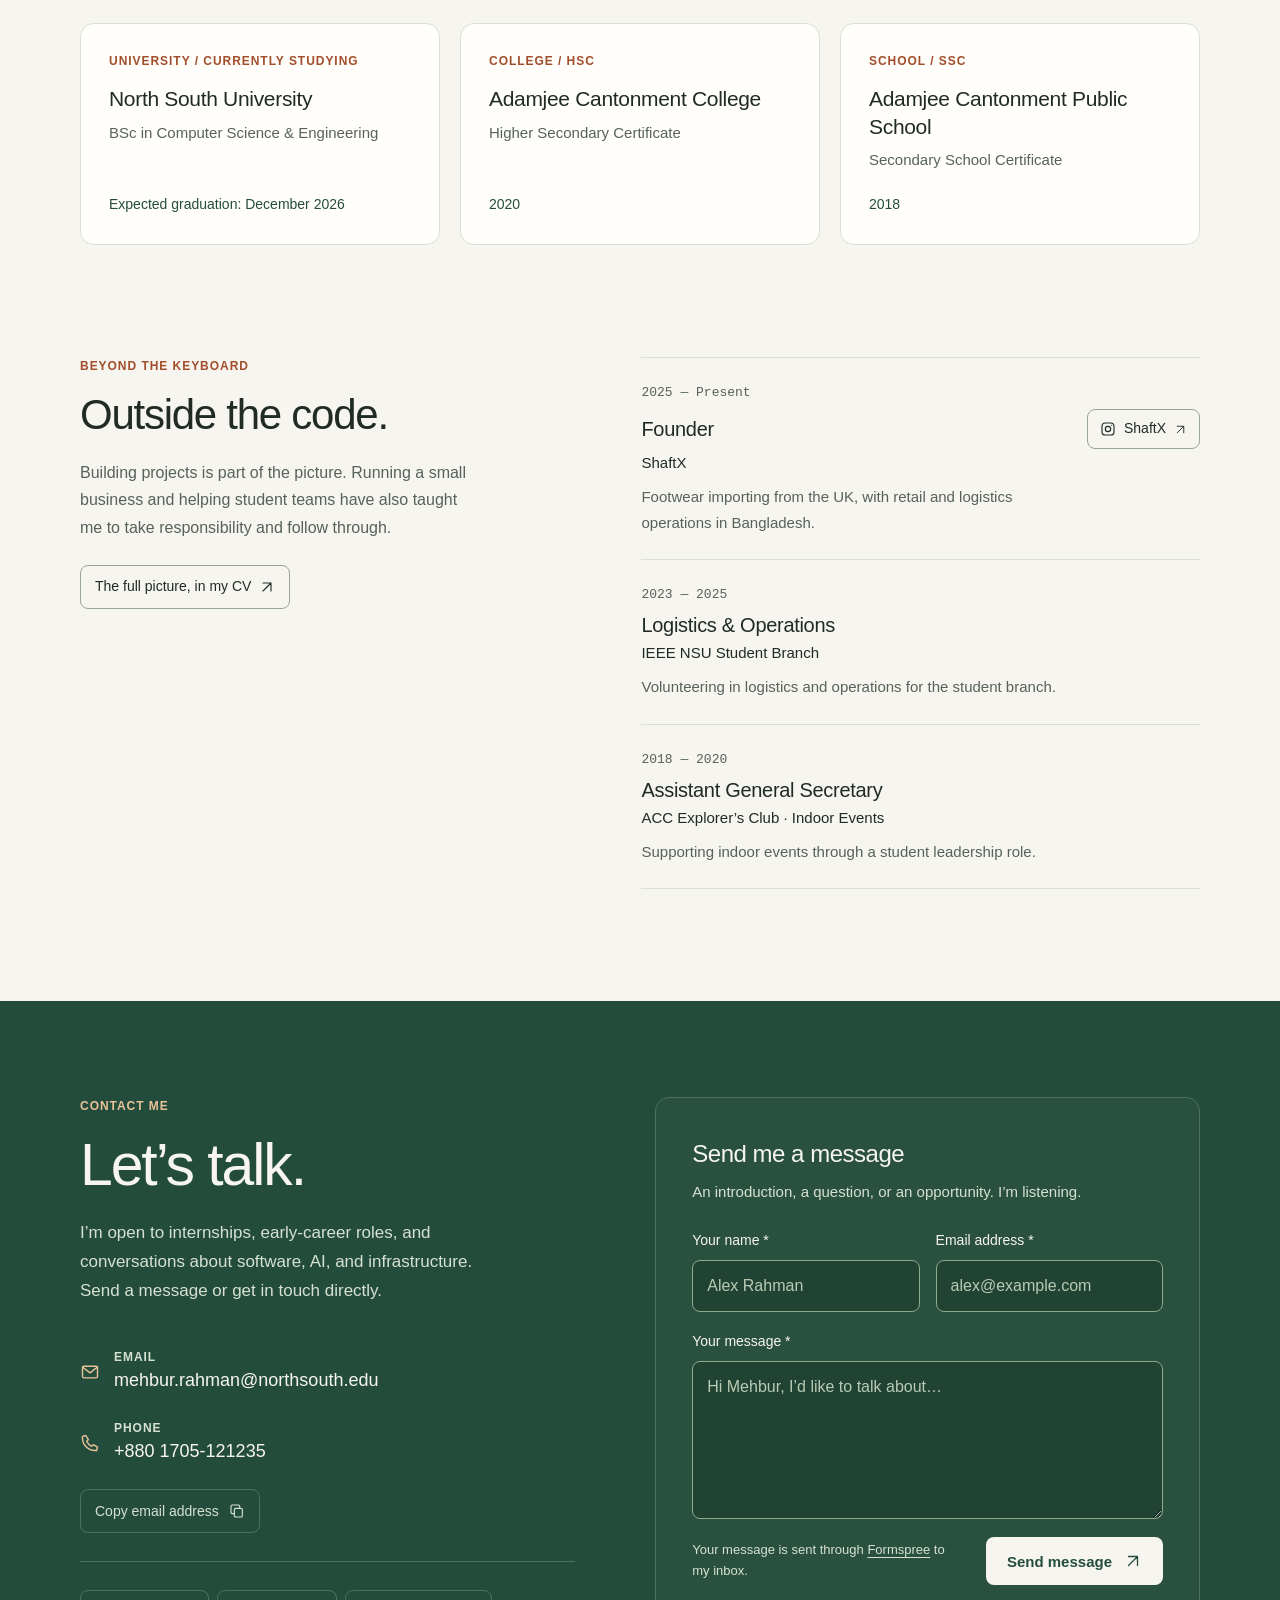
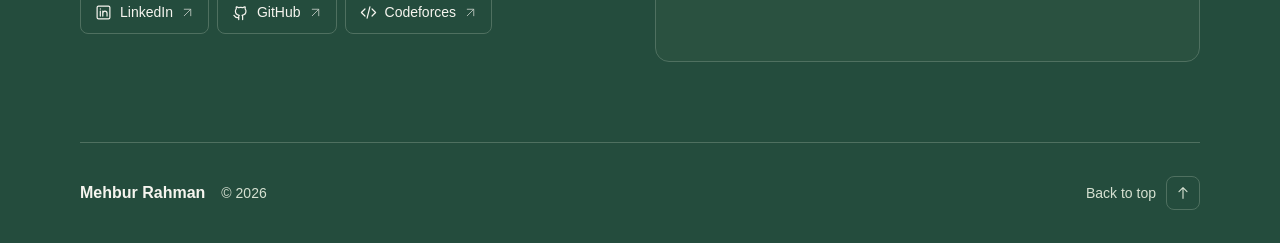
==== commit 2f73531d: "Fix form and nav bugs, clean up styles and simplify the design - Use Formspree's _subject field and " ====
--- a/index.html
+++ b/index.html
@@ -17,15 +17,14 @@
       // Restore the visitor's choice before styles load to avoid a bright flash.
       try {
         const savedTheme = localStorage.getItem('mehbur-theme');
-        if (savedTheme === 'light' || savedTheme === 'dark') {
-          document.documentElement.dataset.theme = savedTheme;
-        }
+        const systemTheme = window.matchMedia('(prefers-color-scheme: light)').matches ? 'light' : 'dark';
+        document.documentElement.dataset.theme = savedTheme === 'light' || savedTheme === 'dark' ? savedTheme : systemTheme;
       } catch { /* The default theme also works when storage is restricted. */ }
       document.querySelector('meta[name="theme-color"]').content =
         document.documentElement.dataset.theme === 'light' ? '#f6f5ef' : '#111813';
     </script>
-    <link rel="stylesheet" href="styles.css?v=5">
-    <script src="script.js?v=4" defer></script>
+    <link rel="stylesheet" href="styles.css?v=6">
+    <script src="script.js?v=6" defer></script>
   </head>
   <body>
     <svg class="icon-library" xmlns="http://www.w3.org/2000/svg" aria-hidden="true">
@@ -51,12 +50,13 @@
     <a class="skip-link" href="#main">Skip to content</a>
     <header class="site-header">
       <div class="container header-inner">
-        <a class="brand" href="#home" aria-label="Mehbur Rahman, home"><span class="brand-mark" aria-hidden="true">MR<span>.</span></span><span>Mehbur Rahman</span></a>
+        <a class="brand" href="#home" aria-label="Mehbur Rahman, home"><span>Mehbur Rahman</span></a>
         <nav class="site-nav" id="site-nav" aria-label="Main navigation">
           <a href="#work">Work</a>
-          <a href="#ongoing">Ongoing work</a>
+          <a href="#ongoing">Research</a>
           <a href="#about">About</a>
           <a href="#education">Education</a>
+          <a href="#experience">Experience</a>
           <a class="nav-contact" href="#contact">Contact <svg class="icon" aria-hidden="true" focusable="false"><use href="#arrow-up-right"/></svg></a>
         </nav>
         <div class="header-controls">
@@ -87,9 +87,7 @@
           </div>
         </div>
         <div class="hero-visual">
-          <div class="portrait-frame"><img src="assets/mehbur-rahman.jpg" alt="Mehbur Rahman smiling, wearing a blue suit" width="800" height="800" fetchpriority="high"><span class="portrait-corner" aria-hidden="true">↗</span></div>
-          <div class="portrait-caption"><span>A little curiosity.<br>A lot of learning by doing.</span><svg class="portrait-spark" viewBox="0 0 64 64" aria-hidden="true"><path d="M32 2v60M2 32h60M11 11l42 42M11 53l42-42"/></svg></div>
-          <span class="photo-index" aria-hidden="true">01 / THE PERSON BEHIND THE CODE</span>
+          <div class="portrait-frame"><img src="assets/mehbur-rahman.jpg" alt="Mehbur Rahman smiling, wearing a blue suit" width="800" height="800" fetchpriority="high"></div>
         </div>
       </section>
 
@@ -100,36 +98,35 @@
       </div>
 
       <section class="work-section section-space container" id="work" aria-labelledby="work-title">
-        <div class="section-heading"><div><p class="eyebrow"><span>01</span> Selected work</p><h2 id="work-title">From an idea to<br><em>something you can use.</em></h2></div><p class="section-intro">Web applications, business tools, and applied AI. Here’s a closer look at what these projects do.</p></div>
-        <div class="work-toolbar"><div class="project-filters" role="group" aria-label="Filter projects"><button class="filter-button is-active" type="button" data-filter="all" aria-pressed="true">All projects <span>04</span></button><button class="filter-button" type="button" data-filter="web" aria-pressed="false">Web & backend</button><button class="filter-button" type="button" data-filter="ai" aria-pressed="false">AI & systems</button></div><span class="project-count" aria-live="polite" aria-atomic="true">4 projects</span></div>
+        <div class="section-heading"><div><p class="eyebrow">Selected work</p><h2 id="work-title">From an idea to something you can use.</h2></div><p class="section-intro">Web applications, business tools, and applied AI. Here’s a closer look at what these projects do.</p></div>
         <div class="project-grid">
-          <article class="project-card" data-categories="web">
+          <article class="project-card">
             <figure class="project-media">
               <a class="project-image-link" href="assets/projects/fastbus-admin-dashboard.png" target="_blank" rel="noopener noreferrer" aria-label="Open the full FastBus screenshot in a new tab">
-                <img src="assets/projects/fastbus-admin-dashboard.png" alt="FastBus admin dashboard showing booking, revenue, occupancy metrics, and trend charts." width="2940" height="1600" loading="lazy" decoding="async">
+                <img src="assets/projects/fastbus-admin-dashboard.webp" alt="FastBus admin dashboard showing booking, revenue, occupancy metrics, and trend charts." width="1470" height="800" loading="lazy" decoding="async">
                 <span class="screenshot-open" aria-hidden="true"><svg class="icon" aria-hidden="true" focusable="false"><use href="#arrow-up-right"/></svg></span>
               </a>
-              <figcaption><span>FastBus · Admin dashboard</span><span>Click image to enlarge</span></figcaption>
+              <figcaption>FastBus admin dashboard</figcaption>
             </figure>
-            <div class="project-content"><div class="project-topline"><span class="small-label">01 / Full-stack application</span><span class="project-type">Web & backend</span></div><h3>FastBus<span class="title-dot">.</span></h3><p>A full-stack bus booking application for routes, seat availability, reservations, and cancellations, with JWT authentication and role-protected administration.</p><ul class="tag-list" aria-label="FastBus technologies"><li>Flask</li><li>PostgreSQL</li><li>SQLAlchemy</li><li>Docker Compose</li></ul><div class="project-links"><a class="text-link" href="https://github.com/mehburrahman/FastBus" target="_blank" rel="noopener noreferrer"><svg class="icon" aria-hidden="true" focusable="false"><use href="#github"/></svg><span>View source</span> <svg class="icon" aria-hidden="true" focusable="false"><use href="#arrow-up-right"/></svg><span class="sr-only"> for FastBus</span></a><button class="project-notes" type="button" data-dialog="fastbus-notes" aria-label="Read project notes for FastBus">Project notes <svg class="icon" aria-hidden="true" focusable="false"><use href="#arrow-right"/></svg></button></div></div>
-          </article>
-
-          <article class="project-card" data-categories="web ai">
+            <div class="project-content"><div class="project-topline"><span class="small-label">Full-stack application</span><span class="project-type">Web & backend</span></div><h3>FastBus</h3><p>A full-stack bus booking application for routes, seat availability, reservations, and cancellations, with JWT authentication and role-protected administration.</p><ul class="tag-list" aria-label="FastBus technologies"><li>Flask</li><li>PostgreSQL</li><li>SQLAlchemy</li><li>Docker Compose</li></ul><div class="project-links"><a class="text-link" href="https://github.com/mehburrahman/FastBus" target="_blank" rel="noopener noreferrer"><svg class="icon" aria-hidden="true" focusable="false"><use href="#github"/></svg><span>View source</span> <svg class="icon" aria-hidden="true" focusable="false"><use href="#arrow-up-right"/></svg><span class="sr-only"> for FastBus</span></a><button class="project-notes" type="button" data-dialog="fastbus-notes" aria-label="Read project notes for FastBus">Project notes <svg class="icon" aria-hidden="true" focusable="false"><use href="#arrow-right"/></svg></button></div></div>
+          </article>
+
+          <article class="project-card">
             <div class="project-art stack-art" role="img" aria-label="South-Stack project illustration: from image input to a browser development environment"><span class="art-label">FROM REFERENCE TO INTERFACE</span><div class="ide-window"><div class="ide-topbar"><span class="ide-dots" aria-hidden="true"><i></i><i></i><i></i></span><span>south-stack / workspace</span><svg class="icon" aria-hidden="true" focusable="false"><use href="#code"/></svg></div><div class="ide-body"><div class="ide-sidebar"><span>EXPLORER</span><span class="ide-file">▾ project</span><span>⌑ src</span><span class="ide-file active-file">↳ App.tsx</span><span>↳ styles.css</span></div><div class="ide-editor"><div class="code-line"><b>01</b><span><i>const</i> idea = {</span></div><div class="code-line"><b>02</b><span>&nbsp; input: <em>'your vision'</em>,</span></div><div class="code-line"><b>03</b><span>&nbsp; output: <em>'a starting point'</em></span></div><div class="code-line"><b>04</b><span>};</span></div><div class="vision-flow"><span>▧ Image</span><span aria-hidden="true">→</span><span>⌘ Vision</span><span aria-hidden="true">→</span><span>↗ Design</span></div></div></div><div class="ide-status"><span>● Vision workflow</span><span>React + TypeScript</span></div></div><span class="art-caption">Collaborative browser IDE / Project illustration</span></div>
-            <div class="project-content"><div class="project-topline"><span class="small-label">02 / Collaborative project</span><span class="project-type">Web + AI</span></div><h3>South-Stack<span class="title-dot">.</span></h3><p>A collaborative AI assisted browser IDE with a virtual filesystem, image-to-design tools, and a plan, execute, verify workflow.</p><ul class="tag-list" aria-label="South-Stack technologies"><li>React</li><li>TypeScript</li><li>Vite</li><li>WebContainers</li></ul><div class="project-links"><a class="text-link" href="https://github.com/mehburrahman/South-Stack" target="_blank" rel="noopener noreferrer"><svg class="icon" aria-hidden="true" focusable="false"><use href="#github"/></svg><span>View source</span> <svg class="icon" aria-hidden="true" focusable="false"><use href="#arrow-up-right"/></svg><span class="sr-only"> for South-Stack</span></a><button class="project-notes" type="button" data-dialog="southstack-notes" aria-label="Read project notes for South-Stack">Project notes <svg class="icon" aria-hidden="true" focusable="false"><use href="#arrow-right"/></svg></button></div></div>
-          </article>
-
-          <article class="project-card" data-categories="ai">
+            <div class="project-content"><div class="project-topline"><span class="small-label">Collaborative project</span><span class="project-type">Web + AI</span></div><h3>South-Stack</h3><p>A collaborative AI assisted browser IDE with a virtual filesystem, image-to-design tools, and a plan, execute, verify workflow.</p><ul class="tag-list" aria-label="South-Stack technologies"><li>React</li><li>TypeScript</li><li>Vite</li><li>WebContainers</li></ul><div class="project-links"><a class="text-link" href="https://github.com/mehburrahman/South-Stack" target="_blank" rel="noopener noreferrer"><svg class="icon" aria-hidden="true" focusable="false"><use href="#github"/></svg><span>View source</span> <svg class="icon" aria-hidden="true" focusable="false"><use href="#arrow-up-right"/></svg><span class="sr-only"> for South-Stack</span></a><button class="project-notes" type="button" data-dialog="southstack-notes" aria-label="Read project notes for South-Stack">Project notes <svg class="icon" aria-hidden="true" focusable="false"><use href="#arrow-right"/></svg></button></div></div>
+          </article>
+
+          <article class="project-card">
             <figure class="project-media">
               <a class="project-image-link" href="assets/projects/speech-application.png" target="_blank" rel="noopener noreferrer" aria-label="Open the full Speech Intelligence screenshot in a new tab">
-                <img src="assets/projects/speech-application.png" alt="Speech Recognition System interface with audio upload, live recording, speaker monitoring, and a predicted voice command." width="958" height="519" loading="lazy" decoding="async">
+                <img src="assets/projects/speech-application.webp" alt="Speech Recognition System interface with audio upload, live recording, speaker monitoring, and a predicted voice command." width="958" height="519" loading="lazy" decoding="async">
                 <span class="screenshot-open" aria-hidden="true"><svg class="icon" aria-hidden="true" focusable="false"><use href="#arrow-up-right"/></svg></span>
               </a>
-              <figcaption><span>Speech Intelligence · Application interface</span><span>Click image to enlarge</span></figcaption>
+              <figcaption>Speech Intelligence interface</figcaption>
             </figure>
-            <div class="project-content"><div class="project-topline"><span class="small-label">03 / Applied machine learning</span><span class="project-type">AI & audio</span></div><h3>Speech Intelligence<span class="title-dot">.</span></h3><p>A speech pipeline combining CNN voice command recognition, SVM speaker identification, and Whisper transcription through Flask APIs and browser recording.</p><ul class="tag-list" aria-label="Speech Intelligence technologies"><li>Python</li><li>PyTorch</li><li>Whisper</li><li>Flask</li></ul><div class="project-links"><a class="text-link" href="https://github.com/mehburrahman/speech-intelligence-system" target="_blank" rel="noopener noreferrer"><svg class="icon" aria-hidden="true" focusable="false"><use href="#github"/></svg><span>View source</span> <svg class="icon" aria-hidden="true" focusable="false"><use href="#arrow-up-right"/></svg></a><button class="project-notes" type="button" data-dialog="speech-notes" aria-label="Read project notes for Speech Intelligence">Project notes <svg class="icon" aria-hidden="true" focusable="false"><use href="#arrow-right"/></svg></button></div></div>
-          </article>
-          <article class="project-card" data-categories="web">
+            <div class="project-content"><div class="project-topline"><span class="small-label">Applied machine learning</span><span class="project-type">AI & audio</span></div><h3>Speech Intelligence</h3><p>A speech pipeline combining CNN voice command recognition, SVM speaker identification, and Whisper transcription through Flask APIs and browser recording.</p><ul class="tag-list" aria-label="Speech Intelligence technologies"><li>Python</li><li>PyTorch</li><li>Whisper</li><li>Flask</li></ul><div class="project-links"><a class="text-link" href="https://github.com/mehburrahman/speech-intelligence-system" target="_blank" rel="noopener noreferrer"><svg class="icon" aria-hidden="true" focusable="false"><use href="#github"/></svg><span>View source</span> <svg class="icon" aria-hidden="true" focusable="false"><use href="#arrow-up-right"/></svg><span class="sr-only"> for Speech Intelligence</span></a><button class="project-notes" type="button" data-dialog="speech-notes" aria-label="Read project notes for Speech Intelligence">Project notes <svg class="icon" aria-hidden="true" focusable="false"><use href="#arrow-right"/></svg></button></div></div>
+          </article>
+          <article class="project-card">
             <div class="project-art fabric-art" role="img" aria-label="FabricFlow project illustration: orders, inventory, production, and invoices in an operations dashboard">
               <span class="art-label">A BUSINESS, CONNECTED</span>
               <div class="fabric-dashboard">
@@ -140,8 +137,8 @@
               <span class="art-caption">PHP + MySQL / Project illustration</span>
             </div>
             <div class="project-content">
-              <div class="project-topline"><span class="small-label">04 / Business application</span><span class="project-type">Web & data</span></div>
-              <h3>FabricFlow<span class="title-dot">.</span></h3>
+              <div class="project-topline"><span class="small-label">Business application</span><span class="project-type">Web & data</span></div>
+              <h3>FabricFlow</h3>
               <p>A fabric business dashboard that brings orders, inventory, employees, and invoices into one place. Transaction-safe stock updates and sale-time pricing keep business records consistent.</p>
               <ul class="tag-list" aria-label="FabricFlow technologies"><li>PHP</li><li>MySQL</li><li>HTML / CSS</li><li>mysqli</li></ul>
               <div class="project-links"><a class="text-link" href="https://github.com/mehburrahman/fabric-flow" target="_blank" rel="noopener noreferrer"><svg class="icon" aria-hidden="true" focusable="false"><use href="#github"/></svg><span>View source</span> <svg class="icon" aria-hidden="true" focusable="false"><use href="#arrow-up-right"/></svg><span class="sr-only"> for FabricFlow</span></a><button class="project-notes" type="button" data-dialog="fabricflow-notes" aria-label="Read project notes for FabricFlow">Project notes <svg class="icon" aria-hidden="true" focusable="false"><use href="#arrow-right"/></svg></button></div>
@@ -152,7 +149,7 @@
       </section>
 
       <section class="ongoing-section section-space container" id="ongoing" aria-labelledby="ongoing-title">
-        <div class="section-heading"><div><p class="eyebrow"><span>02</span> Research & ongoing work</p><h2 id="ongoing-title">What I’m working on <em>now.</em></h2></div><p class="section-intro">Two open questions: how to retrieve information responsibly, and how to help coding agents learn from execution feedback.</p></div>
+        <div class="section-heading"><div><p class="eyebrow">Research & ongoing work</p><h2 id="ongoing-title">What I’m working on now.</h2></div><p class="section-intro">Two open questions: how to retrieve information responsibly, and how to help coding agents learn from execution feedback.</p></div>
         <div class="ongoing-grid">
           <article class="research-feature">
             <span class="ongoing-status">Ongoing research</span>
@@ -176,10 +173,10 @@
         </div>
       </section>
 
-      <section class="about-section" id="about" aria-labelledby="about-title"><div class="container about-grid section-space"><div class="about-story"><p class="eyebrow"><span>03</span> A bit about me</p><h2 id="about-title">Curious about the code.<br><em>And everything around it.</em></h2><p>I’m studying Computer Science & Engineering at North South University in Dhaka. My projects move between web development and applied AI, from booking systems to browser based tools and speech models.</p><p>I like understanding the whole path: how a user interacts with an application, how the backend handles it, and how the application runs. That’s why I want to go deeper into DevOps and cloud engineering next.</p></div><div class="toolbox"><div class="toolbox-title"><svg class="icon" aria-hidden="true" focusable="false"><use href="#terminal"/></svg><h3>Tools I’ve worked with</h3></div><div class="skill-row"><span>Languages</span><p>Python · JavaScript · TypeScript<br>C++ · PHP · SQL</p></div><div class="skill-row"><span>Web & data</span><p>React · Flask · REST APIs · SQLAlchemy<br>PostgreSQL · MySQL · JWT</p></div><div class="skill-row"><span>AI & ML</span><p>PyTorch · Whisper · RAG<br>Vector databases · ChromaDB</p></div><div class="skill-row"><span>Systems & tools</span><p>Git · Linux · Docker · Docker Compose<br>Pytest · Cisco Packet Tracer</p></div><div class="learning-note"><span class="status-dot"></span><div><strong>Next chapter: DevOps & cloud</strong><p>Building on my experience with Linux and Docker, with more to learn about deployment and infrastructure.</p></div></div></div></div></section>
+      <section class="about-section" id="about" aria-labelledby="about-title"><div class="container about-grid section-space"><div class="about-story"><p class="eyebrow">A bit about me</p><h2 id="about-title">Curious about the code, and everything around it.</h2><p>I’m studying Computer Science & Engineering at North South University in Dhaka. My projects move between web development and applied AI, from booking systems to browser based tools and speech models.</p><p>I like understanding the whole path: how a user interacts with an application, how the backend handles it, and how the application runs. That’s why I want to go deeper into DevOps and cloud engineering next.</p></div><div class="toolbox"><div class="toolbox-title"><svg class="icon" aria-hidden="true" focusable="false"><use href="#terminal"/></svg><h3>Tools I’ve worked with</h3></div><div class="skill-row"><span>Languages</span><p>Python · JavaScript · TypeScript<br>C++ · PHP · SQL</p></div><div class="skill-row"><span>Web & data</span><p>React · Flask · REST APIs · SQLAlchemy<br>PostgreSQL · MySQL · JWT</p></div><div class="skill-row"><span>AI & ML</span><p>PyTorch · Whisper · RAG<br>Vector databases · ChromaDB</p></div><div class="skill-row"><span>Systems & tools</span><p>Git · Linux · Docker · Docker Compose<br>Pytest · Cisco Packet Tracer</p></div><div class="learning-note"><span class="status-dot"></span><div><strong>Next chapter: DevOps & cloud</strong><p>Building on my experience with Linux and Docker, with more to learn about deployment and infrastructure.</p></div></div></div></div></section>
 
       <section class="education-section section-space container" id="education" aria-labelledby="education-title">
-        <div class="section-heading"><div><p class="eyebrow"><span>04</span> Education</p><h2 id="education-title">Where it <em>started.</em></h2></div><p class="section-intro">From school and college to studying the systems behind the software.</p></div>
+        <div class="section-heading"><div><p class="eyebrow">Education</p><h2 id="education-title">Where it started.</h2></div><p class="section-intro">From school and college to studying the systems behind the software.</p></div>
         <div class="education-grid">
           <article class="education-card"><span class="education-level">University / Currently studying</span><h3>North South University</h3><p class="education-degree">BSc in Computer Science & Engineering</p><p class="education-meta" data-education-date="university">Expected graduation: December 2026</p></article>
           <article class="education-card"><span class="education-level">College / HSC</span><h3>Adamjee Cantonment College</h3><p class="education-degree">Higher Secondary Certificate</p><p class="education-meta" data-education-date="hsc">2020</p></article>
@@ -187,13 +184,13 @@
         </div>
       </section>
 
-      <section class="experience-section container section-space" id="experience" aria-labelledby="experience-title"><div class="experience-intro"><p class="eyebrow"><span>05</span> Beyond the keyboard</p><h2 id="experience-title">A little initiative.<br><em>A lot of teamwork.</em></h2><p>Building projects is part of the picture. Running a small business and helping student teams have also taught me to take responsibility and follow through.</p><a class="text-link" href="assets/Mehbur_Rahman_CV.pdf?v=5" target="_blank" rel="noopener noreferrer">The full picture, in my CV <svg class="icon" aria-hidden="true" focusable="false"><use href="#arrow-up-right"/></svg></a></div><div class="experience-list"><article class="experience-item"><span class="experience-date">2025 — Present</span><h3>Founder <a class="experience-social-link" href="https://www.instagram.com/shaftx.bd/" target="_blank" rel="noopener noreferrer" aria-label="Visit ShaftX on Instagram (opens in a new tab)"><svg class="icon" aria-hidden="true" focusable="false"><use href="#instagram"/></svg><span>ShaftX</span><svg class="icon link-arrow" aria-hidden="true" focusable="false"><use href="#arrow-up-right"/></svg></a></h3><p class="experience-org">ShaftX</p><p>Footwear importing from the UK, with retail and logistics operations in Bangladesh.</p></article><article class="experience-item"><span class="experience-date">2023 — 2025</span><h3>Logistics & Operations</h3><p class="experience-org">IEEE NSU Student Branch</p><p>Volunteering in logistics and operations for the student branch.</p></article><article class="experience-item"><span class="experience-date">2018 — 2020</span><h3>Assistant General Secretary</h3><p class="experience-org">ACC Explorer’s Club · Indoor Events</p><p>Supporting indoor events through a student leadership role.</p></article></div></section>
+      <section class="experience-section container section-space" id="experience" aria-labelledby="experience-title"><div class="experience-intro"><p class="eyebrow">Beyond the keyboard</p><h2 id="experience-title">Outside the code.</h2><p>Building projects is part of the picture. Running a small business and helping student teams have also taught me to take responsibility and follow through.</p><a class="text-link" href="assets/Mehbur_Rahman_CV.pdf?v=5" target="_blank" rel="noopener noreferrer">The full picture, in my CV <svg class="icon" aria-hidden="true" focusable="false"><use href="#arrow-up-right"/></svg></a></div><div class="experience-list"><article class="experience-item"><span class="experience-date">2025 — Present</span><h3>Founder <a class="experience-social-link" href="https://www.instagram.com/shaftx.bd/" target="_blank" rel="noopener noreferrer" aria-label="Visit ShaftX on Instagram (opens in a new tab)"><svg class="icon" aria-hidden="true" focusable="false"><use href="#instagram"/></svg><span>ShaftX</span><svg class="icon link-arrow" aria-hidden="true" focusable="false"><use href="#arrow-up-right"/></svg></a></h3><p class="experience-org">ShaftX</p><p>Footwear importing from the UK, with retail and logistics operations in Bangladesh.</p></article><article class="experience-item"><span class="experience-date">2023 — 2025</span><h3>Logistics & Operations</h3><p class="experience-org">IEEE NSU Student Branch</p><p>Volunteering in logistics and operations for the student branch.</p></article><article class="experience-item"><span class="experience-date">2018 — 2020</span><h3>Assistant General Secretary</h3><p class="experience-org">ACC Explorer’s Club · Indoor Events</p><p>Supporting indoor events through a student leadership role.</p></article></div></section>
 
       <section class="contact-section" id="contact" aria-labelledby="contact-title">
         <div class="container contact-inner">
           <div class="contact-info">
-            <p class="eyebrow"><span>06</span> Contact me</p>
-            <h2 id="contact-title">Let’s make<br><em>something happen.</em></h2>
+            <p class="eyebrow">Contact me</p>
+            <h2 id="contact-title">Let’s talk.</h2>
             <p>I’m open to internships, early-career roles, and conversations about software, AI, and infrastructure. Send a message or get in touch directly.</p>
             <div class="contact-direct-list">
               <div class="contact-direct"><svg class="icon" aria-hidden="true" focusable="false"><use href="#mail"/></svg><div><span class="small-label">Email</span><a href="mailto:mehbur.rahman@northsouth.edu">mehbur.rahman@northsouth.edu</a></div></div>
@@ -209,32 +206,32 @@
           </div>
           <form class="contact-form" action="https://formspree.io/f/xzeelpqp" method="POST" data-contact-form data-submit-endpoint="https://formspree.io/f/xzeelpqp">
             <div class="form-heading"><h3>Send me a message</h3><p>An introduction, a question, or an opportunity. I’m listening.</p></div>
-            <input type="hidden" name="subject" value="New message from Mehbur’s portfolio">
+            <input type="hidden" name="_subject" value="New message from Mehbur’s portfolio">
             <div class="form-honeypot" aria-hidden="true"><label for="contact-website">Leave this field empty</label><input type="text" id="contact-website" name="_gotcha" tabindex="-1" autocomplete="off"></div>
             <div class="form-row">
               <div class="form-field"><label for="contact-name">Your name <span aria-hidden="true">*</span></label><input id="contact-name" name="name" type="text" autocomplete="name" placeholder="Alex Rahman" required maxlength="100"></div>
               <div class="form-field"><label for="contact-email">Email address <span aria-hidden="true">*</span></label><input id="contact-email" name="email" type="email" autocomplete="email" placeholder="alex@example.com" required maxlength="254"></div>
             </div>
             <div class="form-field"><label for="contact-message">Your message <span aria-hidden="true">*</span></label><textarea id="contact-message" name="message" rows="5" placeholder="Hi Mehbur, I’d like to talk about…" required minlength="10" maxlength="5000"></textarea></div>
-            <div class="form-footer"><p class="form-privacy">Your message is sent through <a href="https://formspree.io/legal/privacy-policy/" target="_blank" rel="noopener noreferrer">Formspree</a> to my inbox.</p><button class="button button-cream" type="submit" disabled><span class="submit-label">Send message</span> <svg class="icon" aria-hidden="true" focusable="false"><use href="#arrow-up-right"/></svg></button></div>
+            <div class="form-footer"><p class="form-privacy">Your message is sent through <a href="https://formspree.io/legal/privacy-policy/" target="_blank" rel="noopener noreferrer">Formspree</a> to my inbox.</p><button class="button button-cream" type="submit"><span class="submit-label">Send message</span> <svg class="icon" aria-hidden="true" focusable="false"><use href="#arrow-up-right"/></svg></button></div>
             <p class="form-status" role="status" aria-live="polite" aria-atomic="true"></p>
             <noscript><p class="form-status">You can reach me directly at <a href="mailto:mehbur.rahman@northsouth.edu">mehbur.rahman@northsouth.edu</a>.</p></noscript>
           </form>
         </div>
         <footer class="container site-footer">
-          <div class="footer-identity"><a class="footer-name" href="#home">Mehbur Rahman<span>.</span></a><span class="copyright">© <span id="year">2026</span></span></div>
+          <div class="footer-identity"><a class="footer-name" href="#home">Mehbur Rahman</a><span class="copyright">© <span id="year">2026</span></span></div>
           <a class="back-to-top" href="#home"><span>Back to top</span><span class="back-to-top-icon"><svg class="icon" aria-hidden="true" focusable="false"><use href="#arrow-up"/></svg></span></a>
         </footer>
       </section>
     </main>
 
-    <dialog class="project-dialog" id="fastbus-notes" aria-labelledby="fastbus-dialog-title"><div class="dialog-inner"><button class="dialog-close" type="button" aria-label="Close FastBus project notes"><svg class="icon" aria-hidden="true" focusable="false"><use href="#close"/></svg></button><p class="eyebrow">Project notes / 01</p><h2 id="fastbus-dialog-title">FastBus<span class="title-dot">.</span></h2><p class="dialog-lead">Connecting a booking interface to the rules and data that make it work.</p><h3>The application</h3><p>A full-stack semester project for route search, seat availability, booking and cancellation, with role-protected administration.</p><h3>How it works</h3><p>Flask, PostgreSQL, and SQLAlchemy connect the booking flow to database schemas, JWT authentication, and automated migrations. Docker Compose provides the local service setup.</p><h3>Project context</h3><p>This is a demonstration application. Payment flows are simulated.</p><a class="button button-primary" href="https://github.com/mehburrahman/FastBus" target="_blank" rel="noopener noreferrer">Read the code & setup <svg class="icon" aria-hidden="true" focusable="false"><use href="#arrow-up-right"/></svg></a></div></dialog>
-    <dialog class="project-dialog" id="southstack-notes" aria-labelledby="southstack-dialog-title"><div class="dialog-inner"><button class="dialog-close" type="button" aria-label="Close South-Stack project notes"><svg class="icon" aria-hidden="true" focusable="false"><use href="#close"/></svg></button><p class="eyebrow">Project notes / 02</p><h2 id="southstack-dialog-title">South-Stack<span class="title-dot">.</span></h2><p class="dialog-lead">Helping an image become the starting point for a web interface.</p><h3>The application</h3><p>A collaborative CSE327 group project: an AI assisted browser IDE with a virtual filesystem, code editing, and a plan, execute, verify workflow.</p><h3>Image-to-design workflow</h3><p>A local vision worker, design orchestration, and UI integration connect reference images to the browser development environment.</p><h3>The stack</h3><p>React, TypeScript, Vite, and the WebContainer API. The repository documents the broader team contributions and local setup.</p><a class="button button-primary" href="https://github.com/mehburrahman/South-Stack" target="_blank" rel="noopener noreferrer">Read the code & setup <svg class="icon" aria-hidden="true" focusable="false"><use href="#arrow-up-right"/></svg></a></div></dialog>
-    <dialog class="project-dialog" id="speech-notes" aria-labelledby="speech-dialog-title"><div class="dialog-inner"><button class="dialog-close" type="button" aria-label="Close Speech Intelligence project notes"><svg class="icon" aria-hidden="true" focusable="false"><use href="#close"/></svg></button><p class="eyebrow">Project notes / 03</p><h2 id="speech-dialog-title">Speech Intelligence<span class="title-dot">.</span></h2><p class="dialog-lead">Exploring what a short audio recording can tell us.</p><h3>Three tasks</h3><p>Command recognition with a custom PyTorch CNN, speaker identification with a linear SVM, and a Whisper Base transcription baseline.</p><h3>Connecting the parts</h3><p>Flask APIs connect the models to browser recording, bringing the different audio tasks into one application flow.</p><h3>Project context</h3><p>A local educational prototype. The repository includes setup instructions, evaluation details, and the limitations of the models.</p><a class="button button-primary" href="https://github.com/mehburrahman/speech-intelligence-system" target="_blank" rel="noopener noreferrer">Read the code & setup <svg class="icon" aria-hidden="true" focusable="false"><use href="#arrow-up-right"/></svg></a></div></dialog>
+    <dialog class="project-dialog" id="fastbus-notes" aria-labelledby="fastbus-dialog-title"><div class="dialog-inner"><button class="dialog-close" type="button" aria-label="Close FastBus project notes"><svg class="icon" aria-hidden="true" focusable="false"><use href="#close"/></svg></button><p class="eyebrow">Project notes</p><h2 id="fastbus-dialog-title">FastBus</h2><p class="dialog-lead">Connecting a booking interface to the rules and data that make it work.</p><h3>The application</h3><p>A full-stack semester project for route search, seat availability, booking and cancellation, with role-protected administration.</p><h3>How it works</h3><p>Flask, PostgreSQL, and SQLAlchemy connect the booking flow to database schemas, JWT authentication, and automated migrations. Docker Compose provides the local service setup.</p><h3>Project context</h3><p>This is a demonstration application. Payment flows are simulated.</p><a class="button button-primary" href="https://github.com/mehburrahman/FastBus" target="_blank" rel="noopener noreferrer">Read the code & setup <svg class="icon" aria-hidden="true" focusable="false"><use href="#arrow-up-right"/></svg></a></div></dialog>
+    <dialog class="project-dialog" id="southstack-notes" aria-labelledby="southstack-dialog-title"><div class="dialog-inner"><button class="dialog-close" type="button" aria-label="Close South-Stack project notes"><svg class="icon" aria-hidden="true" focusable="false"><use href="#close"/></svg></button><p class="eyebrow">Project notes</p><h2 id="southstack-dialog-title">South-Stack</h2><p class="dialog-lead">Helping an image become the starting point for a web interface.</p><h3>The application</h3><p>A collaborative CSE327 group project: an AI assisted browser IDE with a virtual filesystem, code editing, and a plan, execute, verify workflow.</p><h3>Image-to-design workflow</h3><p>A local vision worker, design orchestration, and UI integration connect reference images to the browser development environment.</p><h3>The stack</h3><p>React, TypeScript, Vite, and the WebContainer API. The repository documents the broader team contributions and local setup.</p><a class="button button-primary" href="https://github.com/mehburrahman/South-Stack" target="_blank" rel="noopener noreferrer">Read the code & setup <svg class="icon" aria-hidden="true" focusable="false"><use href="#arrow-up-right"/></svg></a></div></dialog>
+    <dialog class="project-dialog" id="speech-notes" aria-labelledby="speech-dialog-title"><div class="dialog-inner"><button class="dialog-close" type="button" aria-label="Close Speech Intelligence project notes"><svg class="icon" aria-hidden="true" focusable="false"><use href="#close"/></svg></button><p class="eyebrow">Project notes</p><h2 id="speech-dialog-title">Speech Intelligence</h2><p class="dialog-lead">Exploring what a short audio recording can tell us.</p><h3>Three tasks</h3><p>Command recognition with a custom PyTorch CNN, speaker identification with a linear SVM, and a Whisper Base transcription baseline.</p><h3>Connecting the parts</h3><p>Flask APIs connect the models to browser recording, bringing the different audio tasks into one application flow.</p><h3>Project context</h3><p>A local educational prototype. The repository includes setup instructions, evaluation details, and the limitations of the models.</p><a class="button button-primary" href="https://github.com/mehburrahman/speech-intelligence-system" target="_blank" rel="noopener noreferrer">Read the code & setup <svg class="icon" aria-hidden="true" focusable="false"><use href="#arrow-up-right"/></svg></a></div></dialog>
     <dialog class="project-dialog" id="fabricflow-notes" aria-labelledby="fabricflow-dialog-title">
       <div class="dialog-inner">
         <button class="dialog-close" type="button" aria-label="Close FabricFlow project notes"><svg class="icon" aria-hidden="true" focusable="false"><use href="#close"/></svg></button>
-        <p class="eyebrow">Project notes / 04</p><h2 id="fabricflow-dialog-title">FabricFlow<span class="title-dot">.</span></h2>
+        <p class="eyebrow">Project notes</p><h2 id="fabricflow-dialog-title">FabricFlow</h2>
         <p class="dialog-lead">One workspace for the day-to-day operations of a fabric business.</p>
         <h3>The application</h3><p>An operations dashboard for orders, inventory, customers, carriers, employees and attendance, machine assignments, and printable invoices.</p>
         <h3>Keeping records consistent</h3><p>Transactional orders validate available stock. Invoices preserve historical sale prices, while authenticated administration, prepared database statements, and CSRF protection support the management workflow.</p>
--- a/styles.css
+++ b/styles.css
@@ -0,0 +1,438 @@
+:root {
+  color-scheme: dark;
+  --paper: #111813;
+  --ink: #ecf0e7;
+  --muted: #acb9ad;
+  --green: #b6d2ad;
+  --orange: #e2ad80;
+  --line: #2f3f33;
+  --sage: #19251c;
+  --surface: #161f18;
+  --header-bg: #111813;
+  --primary-bg: #b6d2ad;
+  --primary-hover: #cce2c3;
+  --primary-ink: #173120;
+  --outline-border: #4f6352;
+  --selection-bg: #3d5a40;
+  --selection-ink: #f1f3e9;
+  --status: #92bd8a;
+  --status-halo: rgba(146, 189, 138, .14);
+  --tag-ink: #c3cfbd;
+  --learning-bg: #1f2d22;
+  --learning-ink: #c2cfb8;
+  --contact-bg: #172d21;
+  --contact-ink: #ecf0e7;
+  --contact-muted: #c2d0c1;
+  --contact-line: #3f5a46;
+  --contact-accent: #e5bc8e;
+  --contact-hover: #f5d2a5;
+  --contact-button: #cedebc;
+  --contact-button-hover: #e0eacb;
+  --contact-button-ink: #1c3d2a;
+  --form-bg: #1b3427;
+  --field-bg: #15291e;
+  --field-line: #6f876f;
+  --field-ink: #edf2e8;
+  --field-placeholder: #9fb19d;
+  --error: #ffc1b4;
+  --success: #c1e7ad;
+  --dialog-shadow: #00000066;
+  --dialog-backdrop: #07120bc9;
+  --sans: "Helvetica Neue", Helvetica, Arial, sans-serif;
+  --serif: Georgia, "Times New Roman", serif;
+  --mono: ui-monospace, "SFMono-Regular", Menlo, Consolas, monospace;
+}
+
+html[data-theme="light"] {
+  color-scheme: light;
+  --paper: #f6f5ef;
+  --ink: #1f2b24;
+  --muted: #56625a;
+  --green: #244c3d;
+  --orange: #a24e2b;
+  --line: #dcdfd5;
+  --sage: #ecefe6;
+  --surface: #fffefb;
+  --header-bg: #f6f5ef;
+  --primary-bg: #244c3d;
+  --primary-hover: #1c3d31;
+  --primary-ink: #f6f5ef;
+  --outline-border: #9aa695;
+  --selection-bg: #dce4cd;
+  --selection-ink: #1c3d31;
+  --status: #4c7953;
+  --status-halo: rgba(76, 121, 83, .12);
+  --tag-ink: #4c5949;
+  --learning-bg: #e3e9dc;
+  --learning-ink: #4f5d47;
+  --contact-bg: #244c3d;
+  --contact-ink: #f6f5ef;
+  --contact-muted: #d6e1d2;
+  --contact-line: #4f7060;
+  --contact-accent: #e8c298;
+  --contact-hover: #f8d8b0;
+  --contact-button: #f6f5ef;
+  --contact-button-hover: #e3e9db;
+  --contact-button-ink: #244c3d;
+  --form-bg: #2a5140;
+  --field-bg: #204334;
+  --field-line: #8fa98f;
+  --field-ink: #f6f5ef;
+  --field-placeholder: #b9cab4;
+  --error: #ffd0c5;
+  --success: #d5f0c6;
+  --dialog-shadow: #172f3240;
+  --dialog-backdrop: #183024b8;
+}
+
+/* Base */
+*, *::before, *::after { box-sizing: border-box; }
+html { scroll-behavior: smooth; scroll-padding-top: 90px; }
+body { margin: 0; background: var(--paper); color: var(--ink); font-family: var(--sans); font-size: 16px; line-height: 1.65; -webkit-font-smoothing: antialiased; text-rendering: optimizeLegibility; }
+body.modal-open { overflow: hidden; }
+a { color: inherit; text-decoration: none; }
+button { color: inherit; font: inherit; cursor: pointer; }
+button:disabled { cursor: default; }
+button, h1, h2, h3, p { margin: 0; }
+img { display: block; max-width: 100%; }
+svg { flex-shrink: 0; }
+::selection { background: var(--selection-bg); color: var(--selection-ink); }
+:focus-visible { outline: 3px solid var(--orange); outline-offset: 4px; }
+[hidden] { display: none !important; }
+.container { width: min(1120px, calc(100% - 80px)); margin-inline: auto; }
+.section-space { padding-block: 112px; }
+.icon-library { position: absolute; width: 0; height: 0; overflow: hidden; }
+.icon { width: 18px; height: 18px; fill: none; stroke: currentColor; stroke-width: 1.7; stroke-linecap: round; stroke-linejoin: round; vertical-align: middle; }
+.sr-only { position: absolute; width: 1px; height: 1px; padding: 0; margin: -1px; overflow: hidden; clip: rect(0, 0, 0, 0); white-space: nowrap; border: 0; }
+.skip-link { position: fixed; top: 10px; left: 10px; z-index: 20; padding: 12px 20px; background: var(--primary-bg); color: var(--primary-ink); transform: translateY(-160%); }
+.skip-link:focus { transform: translateY(0); }
+
+/* Type */
+h1, h2, h3 { font-weight: 500; }
+h2 { font-size: clamp(30px, 3.4vw, 42px); line-height: 1.15; letter-spacing: -.03em; text-wrap: balance; }
+.small-label, .eyebrow { font-size: 12px; font-weight: 600; letter-spacing: .08em; text-transform: uppercase; line-height: 1.5; }
+.eyebrow { margin-bottom: 16px; color: var(--orange); }
+.section-heading { display: flex; align-items: flex-end; justify-content: space-between; gap: 48px; margin-bottom: 48px; }
+.section-heading h2 { max-width: 640px; }
+.section-intro { max-width: 340px; color: var(--muted); font-size: 15px; line-height: 1.7; }
+
+/* Header */
+.site-header { position: sticky; top: 0; z-index: 10; background: var(--header-bg); border-bottom: 1px solid var(--line); }
+.header-inner { min-height: 72px; display: flex; align-items: center; gap: 24px; }
+.brand { font-size: 16px; font-weight: 600; letter-spacing: -.01em; }
+.site-nav { margin-left: auto; display: flex; align-items: center; gap: 4px; font-size: 14px; }
+.site-nav > a { display: inline-flex; align-items: center; gap: 8px; min-height: 44px; padding: 8px 12px; border-radius: 8px; color: var(--muted); white-space: nowrap; transition: color .15s, background .15s; }
+.site-nav > a:hover, .site-nav > a[aria-current="location"] { color: var(--ink); background: var(--sage); }
+.site-nav .nav-contact { margin-left: 8px; color: var(--ink); border: 1px solid var(--outline-border); }
+.nav-contact .icon { width: 15px; height: 15px; }
+.header-controls { display: flex; align-items: center; gap: 10px; margin-left: auto; }
+.site-nav + .header-controls { margin-left: 0; }
+.theme-toggle { display: none; align-items: center; justify-content: center; width: 44px; height: 44px; border: 1px solid var(--line); border-radius: 8px; background: transparent; color: var(--ink); transition: background .15s, color .15s; }
+.js .theme-toggle { display: inline-flex; }
+.theme-toggle:hover { background: var(--sage); color: var(--orange); }
+.theme-icon-moon { display: none; }
+html[data-theme="light"] .theme-icon-sun { display: none; }
+html[data-theme="light"] .theme-icon-moon { display: block; }
+.menu-toggle { display: none; }
+
+/* Hero */
+.hero { display: grid; grid-template-columns: minmax(0, 1.5fr) minmax(0, 1fr); gap: 80px; align-items: center; padding-block: 88px 72px; }
+.availability { display: inline-flex; align-items: center; gap: 10px; color: var(--green); font-size: 14px; }
+.status-dot { display: inline-block; flex-shrink: 0; width: 8px; height: 8px; border-radius: 50%; background: var(--status); box-shadow: 0 0 0 4px var(--status-halo); }
+h1 { margin-block: 22px 24px; font-size: clamp(44px, 5.4vw, 72px); line-height: 1.04; letter-spacing: -.04em; }
+h1 em { color: var(--green); font-family: var(--serif); font-weight: 400; letter-spacing: -.03em; }
+.hero-description { max-width: 500px; font-size: 18px; line-height: 1.7; color: var(--muted); }
+.hero-actions { display: flex; flex-wrap: wrap; gap: 12px; margin-top: 32px; }
+.hero-socials { display: flex; align-items: center; flex-wrap: wrap; gap: 8px 20px; margin-top: 28px; color: var(--muted); font-size: 14px; }
+.hero-socials .social-link { padding: 0; min-height: 44px; border: 0; background: none; color: var(--muted); }
+.hero-socials .social-link:hover { color: var(--ink); background: none; transform: none; }
+.location { display: inline-flex; align-items: center; gap: 6px; }
+.location .icon { width: 16px; height: 16px; }
+.hero-visual { justify-self: end; width: 100%; max-width: 360px; }
+.portrait-frame { overflow: hidden; border-radius: 14px; border: 1px solid var(--line); background: var(--sage); }
+.portrait-frame img { width: 100%; aspect-ratio: 4 / 5; height: auto; object-fit: cover; object-position: 50% 35%; }
+
+.focus-strip { display: grid; grid-template-columns: repeat(3, 1fr); gap: 32px; padding-block: 28px; border-block: 1px solid var(--line); }
+.focus-strip .small-label { display: block; margin-bottom: 6px; color: var(--muted); }
+.focus-strip > div > span:last-child { display: flex; align-items: center; gap: 8px; font-size: 16px; font-weight: 500; }
+.focus-strip .icon { width: 15px; height: 15px; color: var(--orange); }
+
+/* Buttons and links */
+.button { display: inline-flex; justify-content: center; align-items: center; gap: 12px; min-height: 48px; padding: 12px 20px; border: 1px solid transparent; border-radius: 8px; font-size: 15px; font-weight: 600; line-height: 1.4; transition: background .15s, border-color .15s, color .15s; }
+.button .icon { transition: transform .15s; }
+.button:hover:not(:disabled) .icon { transform: translateX(2px); }
+.button-primary { background: var(--primary-bg); color: var(--primary-ink); }
+.button-primary:hover { background: var(--primary-hover); }
+.button-outline { border-color: var(--outline-border); }
+.button-outline:hover { background: var(--sage); }
+.text-link { display: inline-flex; align-items: center; gap: 8px; min-height: 44px; padding: 8px 14px; border: 1px solid var(--outline-border); border-radius: 8px; font-size: 14px; font-weight: 500; transition: background .15s, border-color .15s, color .15s; }
+.text-link .icon { width: 16px; height: 16px; }
+.text-link:hover { color: var(--green); border-color: var(--green); background: var(--sage); }
+.social-link { display: inline-flex; align-items: center; gap: 8px; min-height: 44px; padding: 8px 14px; border: 1px solid var(--outline-border); border-radius: 8px; font-size: 14px; font-weight: 500; white-space: nowrap; transition: color .15s, background .15s, border-color .15s; }
+.social-link .icon { width: 17px; height: 17px; }
+.social-link .link-arrow { width: 13px; height: 13px; opacity: .7; }
+.social-link:hover { background: var(--sage); color: var(--green); border-color: var(--green); }
+
+/* Selected work */
+.project-grid { display: grid; gap: 28px; }
+.project-card { display: grid; grid-template-columns: minmax(0, 1.1fr) minmax(0, 1fr); overflow: hidden; border: 1px solid var(--line); border-radius: 14px; background: var(--surface); transition: border-color .15s; }
+.project-card:hover { border-color: var(--outline-border); }
+.project-content { padding: 40px; align-self: center; }
+.project-topline { display: flex; flex-wrap: wrap; justify-content: space-between; gap: 8px 16px; margin-bottom: 12px; color: var(--muted); }
+.project-type { font-size: 13px; color: var(--orange); }
+.project-content h3 { font-size: 30px; line-height: 1.2; letter-spacing: -.025em; margin-bottom: 14px; }
+.project-content > p { color: var(--muted); font-size: 16px; line-height: 1.7; }
+.tag-list { display: flex; flex-wrap: wrap; gap: 6px; padding: 0; margin: 22px 0 26px; list-style: none; }
+.tag-list li { padding: 3px 10px; border: 1px solid var(--line); border-radius: 6px; font-family: var(--mono); font-size: 13px; color: var(--tag-ink); }
+.project-links { display: flex; flex-wrap: wrap; gap: 10px; }
+.project-notes { display: none; align-items: center; gap: 8px; min-height: 44px; padding: 8px 14px; border: 1px solid transparent; border-radius: 8px; background: transparent; font-size: 14px; color: var(--muted); transition: background .15s, color .15s; }
+.js .project-notes { display: inline-flex; }
+.project-notes .icon { width: 16px; height: 16px; }
+.project-notes:hover { color: var(--ink); background: var(--sage); }
+.all-work-link { display: flex; align-items: center; gap: 10px; width: fit-content; min-height: 44px; margin: 36px auto 0; font-size: 15px; color: var(--muted); transition: color .15s; }
+.all-work-link .icon { width: 16px; height: 16px; }
+.all-work-link:hover { color: var(--green); }
+
+/* Real screenshots keep their full frame; the link opens the full-size original. */
+.project-media { display: flex; flex-direction: column; justify-content: center; min-width: 0; margin: 0; padding: 32px; background: var(--sage); }
+.project-image-link { position: relative; display: block; overflow: hidden; border: 1px solid var(--line); border-radius: 8px; background: var(--paper); }
+.project-image-link img { width: 100%; height: auto; aspect-ratio: 16 / 9; object-fit: contain; transition: transform .3s; }
+.project-image-link:hover img { transform: scale(1.015); }
+.screenshot-open { position: absolute; top: 10px; right: 10px; display: grid; place-items: center; width: 34px; height: 34px; border-radius: 8px; background: var(--paper); color: var(--ink); opacity: 0; transition: opacity .15s; }
+.screenshot-open .icon { width: 15px; height: 15px; }
+.project-image-link:hover .screenshot-open, .project-image-link:focus-visible .screenshot-open { opacity: 1; }
+.project-media figcaption { margin-top: 12px; color: var(--muted); font-size: 13px; }
+
+/* Illustrations for the projects without screenshots. Text inside is decorative (role="img"). */
+.project-art { min-width: 0; padding: 32px; display: flex; flex-direction: column; justify-content: center; }
+.project-art > .ide-window, .project-art > .fabric-dashboard { width: 100%; max-width: 480px; align-self: center; }
+.art-label { display: block; margin-bottom: 20px; font-size: 12px; font-weight: 600; letter-spacing: .08em; opacity: .85; }
+.art-caption { display: block; margin-top: 18px; font-size: 13px; opacity: .8; }
+.stack-art { background: #e4e2ee; color: #4b4662; }
+.ide-window { background: #2b2a37; border: 1px solid #555067; border-radius: 8px; color: #d2cfe1; font-size: 11px; }
+.ide-topbar { display: flex; align-items: center; justify-content: space-between; gap: 10px; padding: 10px 12px; border-bottom: 1px solid #45414f; color: #b7b2c6; }
+.ide-topbar .icon { width: 14px; height: 14px; }
+.ide-dots { display: inline-flex; gap: 5px; }
+.ide-dots i { width: 8px; height: 8px; background: #6e6880; border-radius: 50%; }
+.ide-body { display: grid; grid-template-columns: 110px 1fr; min-height: 170px; }
+.ide-sidebar { padding: 14px 10px; display: flex; flex-direction: column; gap: 6px; border-right: 1px solid #45414f; white-space: nowrap; overflow: hidden; }
+.ide-sidebar > span:first-child { color: #9993a8; font-size: 10px; letter-spacing: .08em; }
+.ide-sidebar .active-file { background: #423d4d; padding: 2px 6px; margin-left: -6px; border-radius: 4px; color: #f0edf8; }
+.ide-editor { padding: 14px; min-width: 0; overflow: hidden; }
+.code-line { display: flex; gap: 12px; font-family: var(--mono); white-space: nowrap; line-height: 1.9; }
+.code-line b { font-weight: 400; color: #7f798e; }
+.code-line i { font-style: normal; color: #c4a7dc; }
+.code-line em { font-style: normal; color: #b9c69f; }
+.vision-flow { display: flex; flex-wrap: wrap; align-items: center; gap: 6px; margin-top: 16px; }
+.vision-flow span:nth-child(odd) { padding: 3px 7px; border: 1px solid #5d5770; border-radius: 4px; white-space: nowrap; }
+.ide-status { display: flex; justify-content: space-between; gap: 10px; padding: 6px 12px; background: #3d3647; font-size: 10px; border-radius: 0 0 8px 8px; }
+.ide-status span:first-child { color: #c3d0ad; }
+.fabric-art { background: #e5dac7; color: #5e4d35; }
+.fabric-dashboard { overflow: hidden; background: #fcf9f1; border: 1px solid #cdbd9f; border-radius: 8px; color: #6d654c; font-size: 11px; }
+.fabric-topbar { display: flex; align-items: center; justify-content: space-between; gap: 12px; padding: 12px 16px; border-bottom: 1px solid #e7ddc9; }
+.fabric-title { color: #2f3b2b; font-size: 14px; font-weight: 600; }
+.fabric-title > span { color: #77684d; font-size: 11px; font-weight: 400; }
+.fabric-metrics { display: grid; grid-template-columns: repeat(3, minmax(0, 1fr)); gap: 8px; padding: 16px; }
+.fabric-metrics > div { min-width: 0; padding: 10px; background: #f0eddf; border: 1px solid #e2dac5; border-radius: 6px; }
+.fabric-metrics span { display: block; color: #726b52; font-size: 10px; }
+.fabric-metrics strong { display: block; margin-top: 2px; color: #2f3f2b; font-size: 13px; font-weight: 500; line-height: 1.35; }
+.fabric-table { padding: 0 16px 12px; }
+.fabric-row { display: flex; justify-content: space-between; align-items: center; gap: 10px; padding-block: 8px; border-top: 1px solid #e5ddc9; }
+.fabric-row > :first-child { color: #2f3f2b; }
+.fabric-row > :last-child { padding: 2px 8px; border-radius: 20px; background: #e8eedf; color: #3f5b38; font-size: 10px; white-space: nowrap; }
+html[data-theme="dark"] .stack-art { background: #262531; color: #d1cbe5; }
+html[data-theme="dark"] .fabric-art { background: #2f2b21; color: #e5d6b4; }
+
+/* Research and ongoing work */
+.ongoing-grid { display: grid; grid-template-columns: 1fr 1fr; gap: 28px; }
+.research-feature, .skillforge-feature { display: flex; flex-direction: column; align-items: flex-start; min-width: 0; padding: 36px; border: 1px solid var(--line); border-radius: 14px; background: var(--surface); }
+.ongoing-status { color: var(--orange); font-size: 14px; font-weight: 500; }
+.ongoing-grid > article > .small-label { margin-top: 6px; color: var(--muted); }
+.ongoing-grid h3 { margin-block: 18px 14px; font-size: 26px; letter-spacing: -.02em; line-height: 1.25; }
+.ongoing-grid p { color: var(--muted); font-size: 16px; line-height: 1.7; }
+.ongoing-grid p + p { margin-top: 12px; }
+.ongoing-flow { display: flex; flex-wrap: wrap; gap: 8px; width: 100%; padding-block: 16px; margin-top: 22px; border-block: 1px solid var(--line); color: var(--green); font-family: var(--mono); font-size: 13px; }
+.ongoing-flow > span { display: inline-flex; align-items: center; gap: 8px; }
+.ongoing-flow > span + span::before { content: "→"; color: var(--muted); }
+.ongoing-grid .tag-list { margin-block: 22px; }
+.ongoing-grid .text-link { margin-top: auto; }
+
+/* About */
+.about-section { background: var(--sage); border-block: 1px solid var(--line); }
+.about-grid { display: grid; grid-template-columns: 1.1fr 1fr; gap: 96px; align-items: start; }
+.about-story h2 { margin-bottom: 24px; }
+.about-story > p:not(.eyebrow) { max-width: 500px; margin-top: 16px; color: var(--muted); font-size: 17px; line-height: 1.75; }
+.toolbox-title { display: flex; align-items: center; gap: 10px; padding-bottom: 16px; border-bottom: 1px solid var(--line); }
+.toolbox-title h3 { font-size: 17px; }
+.skill-row { display: grid; grid-template-columns: 130px 1fr; gap: 16px; padding-block: 16px; border-bottom: 1px solid var(--line); }
+.skill-row > span { color: var(--muted); font-size: 14px; }
+.skill-row p { font-size: 15px; line-height: 1.75; }
+.learning-note { display: flex; gap: 14px; margin-top: 24px; padding: 18px 20px; border-radius: 10px; background: var(--learning-bg); }
+.learning-note .status-dot { margin-top: 8px; }
+.learning-note strong { display: block; font-size: 15px; font-weight: 600; }
+.learning-note p { margin-top: 4px; color: var(--learning-ink); font-size: 15px; line-height: 1.65; }
+
+/* Education */
+.education-grid { display: grid; grid-template-columns: repeat(3, minmax(0, 1fr)); gap: 20px; }
+.education-card { display: flex; flex-direction: column; align-items: flex-start; min-width: 0; padding: 28px; border: 1px solid var(--line); border-radius: 14px; background: var(--surface); }
+.education-level { color: var(--orange); font-size: 12px; font-weight: 600; letter-spacing: .08em; text-transform: uppercase; }
+.education-card h3 { margin-top: 14px; font-size: 21px; line-height: 1.3; letter-spacing: -.015em; }
+.education-degree { margin-top: 8px; color: var(--muted); font-size: 15px; }
+.education-meta { margin-top: auto; padding-top: 20px; color: var(--green); font-size: 14px; }
+
+/* Experience */
+.work-section + .ongoing-section, .education-section + .experience-section { padding-top: 0; }
+.experience-section { display: grid; grid-template-columns: 1fr 1.2fr; gap: 96px; }
+.experience-intro > p:not(.eyebrow) { max-width: 400px; margin-block: 20px 24px; color: var(--muted); font-size: 16px; line-height: 1.7; }
+.experience-item { padding-block: 24px; border-bottom: 1px solid var(--line); }
+.experience-item:first-child { border-top: 1px solid var(--line); }
+.experience-date { display: block; margin-bottom: 6px; color: var(--muted); font-family: var(--mono); font-size: 13px; }
+.experience-item h3 { display: flex; flex-wrap: wrap; align-items: center; justify-content: space-between; gap: 8px 16px; font-size: 20px; line-height: 1.4; letter-spacing: -.015em; }
+.experience-social-link { display: inline-flex; align-items: center; gap: 8px; min-height: 40px; padding: 6px 12px; border: 1px solid var(--outline-border); border-radius: 8px; font-size: 14px; font-weight: 500; letter-spacing: 0; transition: background .15s, color .15s, border-color .15s; }
+.experience-social-link .icon { width: 16px; height: 16px; }
+.experience-social-link .link-arrow { width: 13px; height: 13px; }
+.experience-social-link:hover { background: var(--sage); color: var(--green); border-color: var(--green); }
+.experience-org { margin-top: 2px; font-size: 15px; }
+.experience-item > p:last-child { max-width: 440px; margin-top: 8px; color: var(--muted); font-size: 15px; line-height: 1.7; }
+
+/* Contact */
+.contact-section { background: var(--contact-bg); color: var(--contact-ink); }
+.contact-section :focus-visible { outline-color: var(--contact-accent); }
+.contact-inner { display: grid; grid-template-columns: 1fr 1.1fr; gap: 80px; align-items: start; padding-block: 96px 80px; }
+.contact-inner .eyebrow { color: var(--contact-accent); }
+.contact-inner h2 { font-size: clamp(40px, 4.6vw, 60px); letter-spacing: -.035em; }
+.contact-info > p:not(.eyebrow) { max-width: 420px; margin-top: 20px; color: var(--contact-muted); font-size: 17px; line-height: 1.7; }
+.contact-direct-list { display: grid; gap: 4px; margin-top: 32px; }
+.contact-direct { display: flex; align-items: center; gap: 14px; min-width: 0; padding-block: 10px; }
+.contact-direct > .icon { width: 20px; height: 20px; color: var(--contact-accent); }
+.contact-direct > div { min-width: 0; }
+.contact-direct .small-label { display: block; color: var(--contact-muted); }
+.contact-direct a { font-size: 18px; text-decoration: underline; text-decoration-color: transparent; text-underline-offset: 5px; overflow-wrap: anywhere; transition: text-decoration-color .15s; }
+.contact-direct a:hover { color: var(--contact-hover); text-decoration-color: currentColor; }
+.copy-email { display: none; align-items: center; gap: 10px; min-height: 44px; margin-top: 12px; padding: 8px 14px; border: 1px solid var(--contact-line); border-radius: 8px; background: transparent; color: var(--contact-muted); font-size: 14px; transition: color .15s, border-color .15s; }
+.js .copy-email { display: inline-flex; }
+.copy-email:hover { color: var(--contact-ink); border-color: var(--contact-accent); }
+.copy-email .icon { width: 16px; height: 16px; }
+.contact-socials { display: flex; flex-wrap: wrap; gap: 8px; margin-top: 28px; padding-top: 28px; border-top: 1px solid var(--contact-line); }
+.contact-socials .social-link { border-color: var(--contact-line); color: var(--contact-ink); }
+.contact-socials .social-link:hover { background: var(--form-bg); color: var(--contact-hover); border-color: var(--contact-accent); }
+
+.contact-form { position: relative; min-width: 0; padding: 36px; border: 1px solid var(--contact-line); border-radius: 14px; background: var(--form-bg); color-scheme: dark; }
+.form-heading { margin-bottom: 24px; }
+.form-heading h3 { font-size: 24px; letter-spacing: -.02em; }
+.form-heading p { margin-top: 6px; color: var(--contact-muted); font-size: 15px; }
+.form-row { display: grid; grid-template-columns: minmax(0, 1fr) minmax(0, 1fr); gap: 16px; }
+.form-field { display: flex; flex-direction: column; gap: 8px; min-width: 0; margin-bottom: 18px; }
+.form-field label { font-size: 14px; font-weight: 500; }
+.form-field input, .form-field textarea { width: 100%; min-height: 48px; padding: 12px 14px; border: 1px solid var(--field-line); border-radius: 8px; background: var(--field-bg); color: var(--field-ink); font: inherit; font-size: 16px; }
+.form-field textarea { min-height: 150px; resize: vertical; }
+.form-field input::placeholder, .form-field textarea::placeholder { color: var(--field-placeholder); opacity: 1; }
+.form-field input:focus-visible, .form-field textarea:focus-visible { border-color: var(--contact-accent); outline: 2px solid var(--contact-accent); outline-offset: 2px; }
+.form-field input:user-invalid, .form-field textarea:user-invalid { border-color: var(--error); }
+.form-honeypot { position: absolute; width: 1px; height: 1px; overflow: hidden; clip-path: inset(50%); white-space: nowrap; }
+.form-footer { display: flex; align-items: center; justify-content: space-between; gap: 20px; }
+.form-privacy { max-width: 260px; color: var(--contact-muted); font-size: 13px; line-height: 1.6; }
+.form-privacy a { text-decoration: underline; text-underline-offset: 3px; }
+.button-cream { flex-shrink: 0; background: var(--contact-button); color: var(--contact-button-ink); }
+.button-cream:hover { background: var(--contact-button-hover); }
+.button-cream:disabled { opacity: .7; }
+.form-status { min-height: 24px; margin-top: 16px; color: var(--contact-muted); font-size: 14px; line-height: 1.6; overflow-wrap: anywhere; }
+.form-status[data-state="error"] { color: var(--error); }
+.form-status[data-state="success"] { color: var(--success); }
+
+.site-footer { display: flex; flex-wrap: wrap; justify-content: space-between; align-items: center; gap: 16px; padding-block: 28px; border-top: 1px solid var(--contact-line); }
+.footer-identity { display: flex; flex-wrap: wrap; align-items: baseline; gap: 6px 16px; }
+.footer-name { font-size: 16px; font-weight: 600; }
+.copyright { color: var(--contact-muted); font-size: 14px; }
+.back-to-top { display: inline-flex; align-items: center; gap: 10px; min-height: 44px; color: var(--contact-muted); font-size: 14px; transition: color .15s; }
+.back-to-top-icon { display: grid; place-items: center; width: 34px; height: 34px; border: 1px solid var(--contact-line); border-radius: 8px; transition: transform .15s, border-color .15s; }
+.back-to-top-icon .icon { width: 16px; height: 16px; }
+.back-to-top:hover { color: var(--contact-ink); }
+.back-to-top:hover .back-to-top-icon { transform: translateY(-2px); border-color: var(--contact-accent); }
+
+/* Project notes dialogs */
+.project-dialog { width: min(620px, calc(100% - 32px)); max-height: calc(100dvh - 48px); padding: 0; border: 1px solid var(--line); border-radius: 14px; background: var(--paper); color: var(--ink); box-shadow: 0 20px 80px var(--dialog-shadow); }
+.project-dialog::backdrop { background: var(--dialog-backdrop); backdrop-filter: blur(4px); }
+.dialog-inner { position: relative; padding: 48px; }
+.dialog-close { position: absolute; right: 14px; top: 14px; display: grid; place-items: center; width: 44px; height: 44px; border: 1px solid var(--line); border-radius: 8px; background: transparent; }
+.dialog-close .icon { width: 16px; height: 16px; }
+.dialog-close:hover { background: var(--sage); }
+.dialog-inner .eyebrow { margin-bottom: 10px; }
+.dialog-inner h2 { font-size: 36px; }
+.dialog-inner .dialog-lead { margin-top: 12px; color: var(--green); font-size: 19px; line-height: 1.5; }
+.dialog-inner h3 { margin-top: 26px; margin-bottom: 6px; font-size: 16px; font-weight: 600; }
+.dialog-inner p { color: var(--muted); font-size: 16px; line-height: 1.7; }
+.dialog-inner .button { margin-top: 30px; }
+
+/* Tablet */
+@media (max-width: 1024px) {
+  .container { width: calc(100% - 64px); }
+  .hero { gap: 48px; }
+  .about-grid, .experience-section, .contact-inner { gap: 56px; }
+  .project-content { padding: 32px; }
+  .project-art, .project-media { padding: 24px; }
+  .research-feature, .skillforge-feature { padding: 28px; }
+  .site-nav > a { padding-inline: 9px; }
+  .contact-form { padding: 28px; }
+  .form-row { grid-template-columns: 1fr; gap: 0; }
+}
+
+@media (max-width: 900px) {
+  .container { width: calc(100% - 48px); }
+  .header-inner { flex-wrap: wrap; column-gap: 16px; row-gap: 0; }
+  .brand { margin-right: auto; }
+  .header-controls { order: 1; }
+  .js .menu-toggle { display: inline-flex; align-items: center; gap: 10px; min-height: 44px; padding: 8px 14px; border: 1px solid var(--line); border-radius: 8px; background: transparent; font-size: 14px; }
+  .menu-lines { position: relative; width: 16px; height: 10px; border-block: 1.5px solid currentColor; transition: transform .2s; }
+  .menu-toggle[aria-expanded="true"] .menu-lines { height: 0; border-bottom: 0; transform: rotate(-45deg); }
+  .menu-toggle[aria-expanded="true"] .menu-lines::after { content: ""; position: absolute; top: -1.5px; left: 0; width: 16px; height: 1.5px; background: currentColor; transform: rotate(90deg); }
+  .site-nav { order: 2; flex-basis: 100%; flex-direction: column; align-items: stretch; margin-left: 0; padding-block: 8px 16px; font-size: 16px; }
+  .site-nav .nav-contact { margin: 8px 0 0; justify-content: space-between; }
+  .js .site-nav { display: none; }
+  .js .site-nav.is-open { display: flex; }
+  .hero { grid-template-columns: 1fr; padding-block: 56px; }
+  .hero-visual { justify-self: start; max-width: 300px; order: -1; }
+  .section-space { padding-block: 88px; }
+  .section-heading { flex-direction: column; align-items: flex-start; gap: 16px; }
+  .project-card { grid-template-columns: 1fr; }
+  .ongoing-grid, .about-grid, .experience-section, .contact-inner { grid-template-columns: 1fr; }
+  .education-grid { grid-template-columns: 1fr 1fr; }
+  .education-card:first-child { grid-column: 1 / -1; }
+  .form-row { grid-template-columns: 1fr 1fr; gap: 16px; }
+}
+
+/* Phone */
+@media (max-width: 600px) {
+  body { font-size: 15px; }
+  .container { width: calc(100% - 40px); }
+  .header-inner { min-height: 64px; }
+  .menu-label { display: none; }
+  .js .menu-toggle { padding-inline: 13px; }
+  .hero { gap: 36px; padding-block: 40px 48px; }
+  .hero-visual { max-width: 220px; }
+  .hero-description { font-size: 17px; }
+  .hero-actions .button { flex: 1 1 auto; }
+  .focus-strip { grid-template-columns: 1fr; gap: 18px; }
+  .section-space { padding-block: 72px; }
+  .section-heading { margin-bottom: 32px; }
+  .project-content, .research-feature, .skillforge-feature { padding: 24px; }
+  .project-art, .project-media { padding: 20px; }
+  .project-content h3 { font-size: 26px; }
+  .ide-body { grid-template-columns: 1fr; }
+  .ide-sidebar { display: none; }
+  .education-grid { grid-template-columns: 1fr; }
+  .education-card:first-child { grid-column: auto; }
+  .skill-row { grid-template-columns: 1fr; gap: 4px; }
+  .contact-inner { padding-block: 72px 56px; }
+  .contact-form { padding: 22px; }
+  .form-row { grid-template-columns: 1fr; gap: 0; }
+  .form-footer { flex-direction: column; align-items: stretch; }
+  .form-privacy { max-width: none; }
+  .dialog-inner { padding: 56px 24px 28px; }
+  .dialog-inner h2 { font-size: 30px; }
+}
+
+@media (prefers-reduced-motion: reduce) {
+  html { scroll-behavior: auto; }
+  *, *::before, *::after { transition: none !important; animation: none !important; }
+}
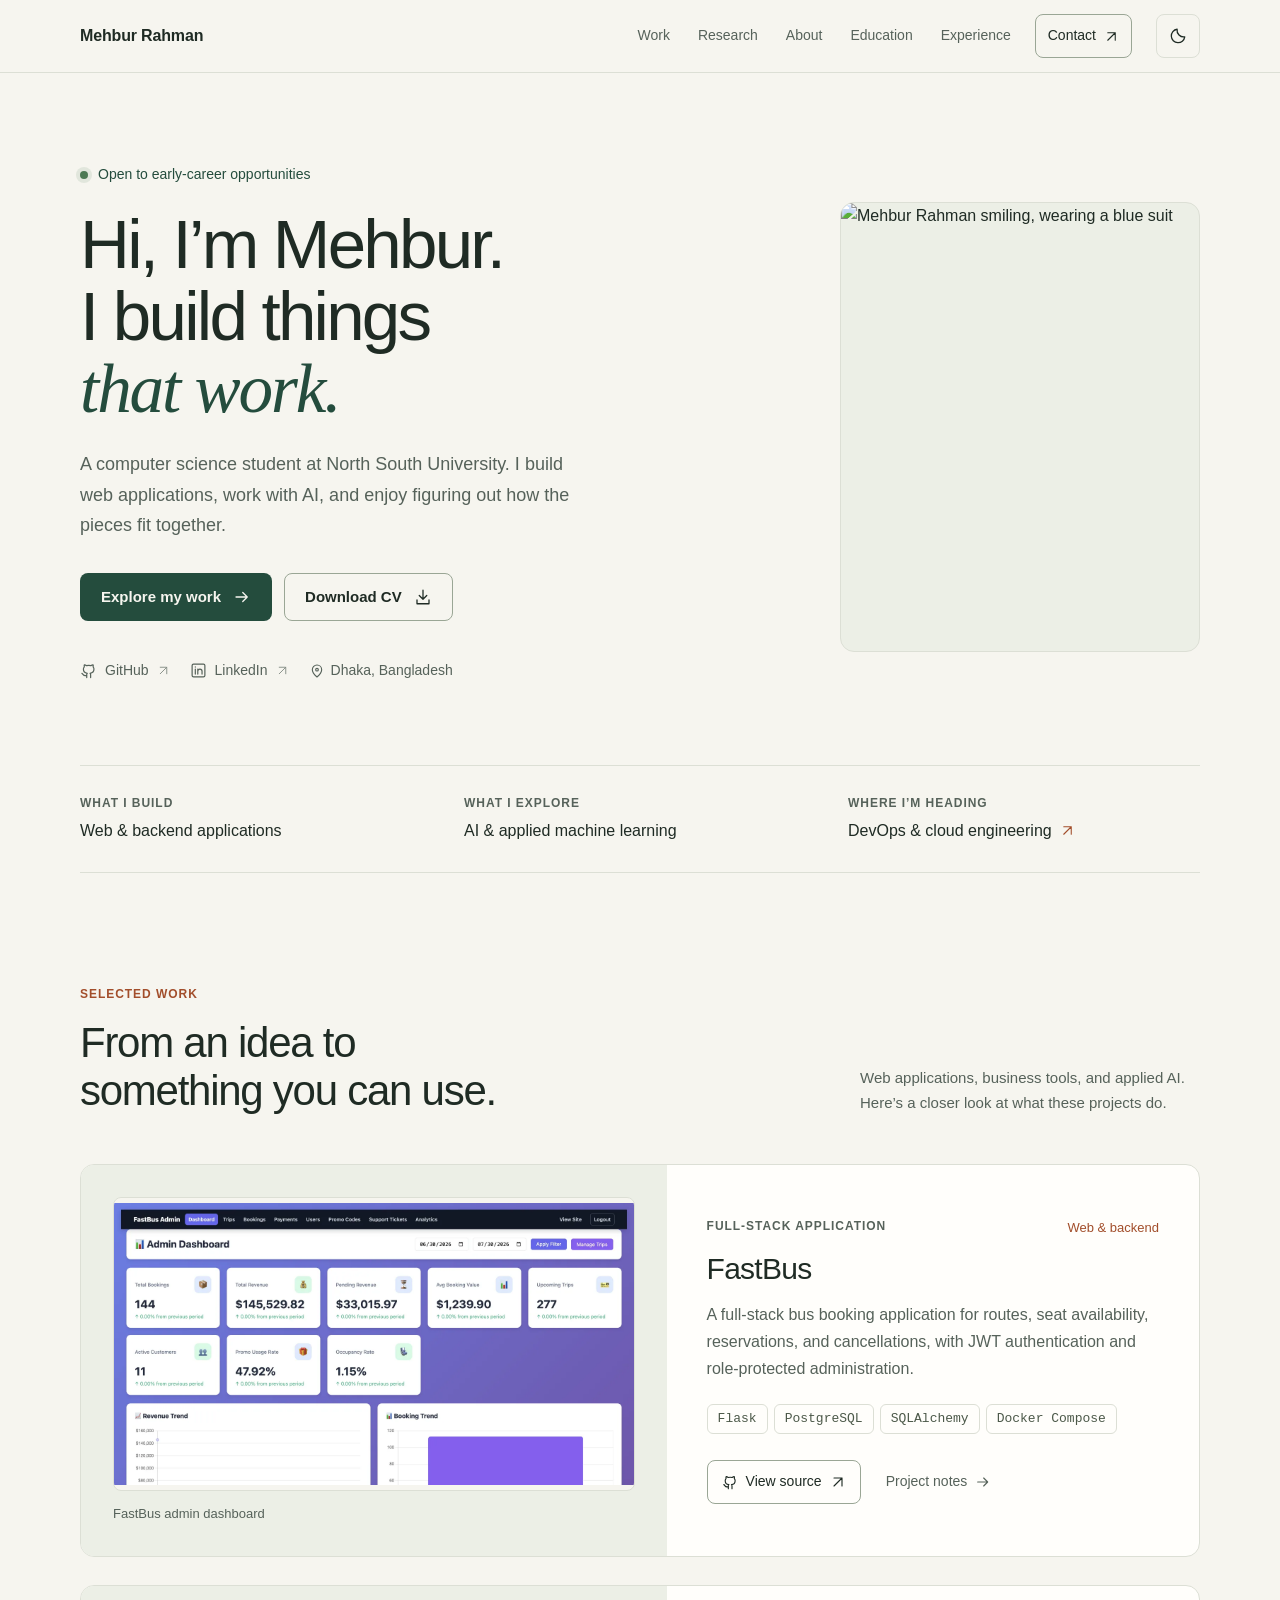
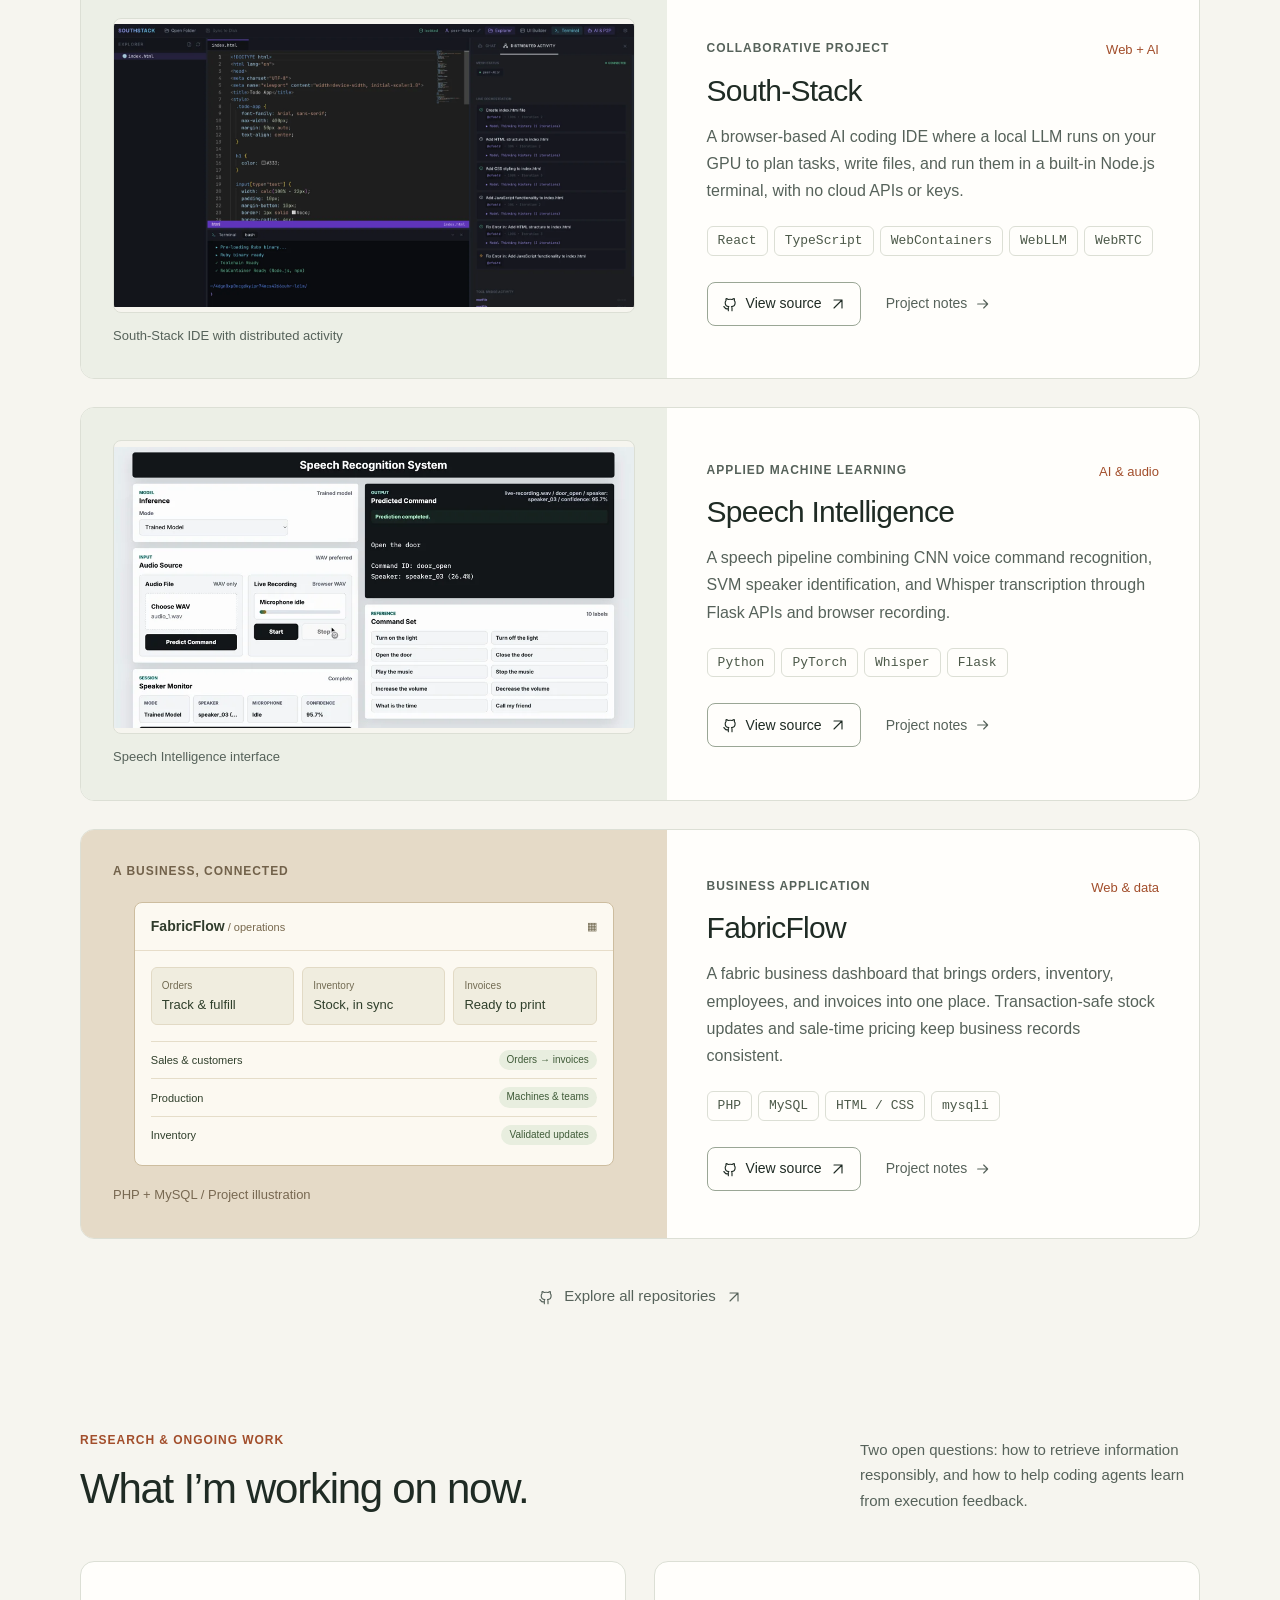
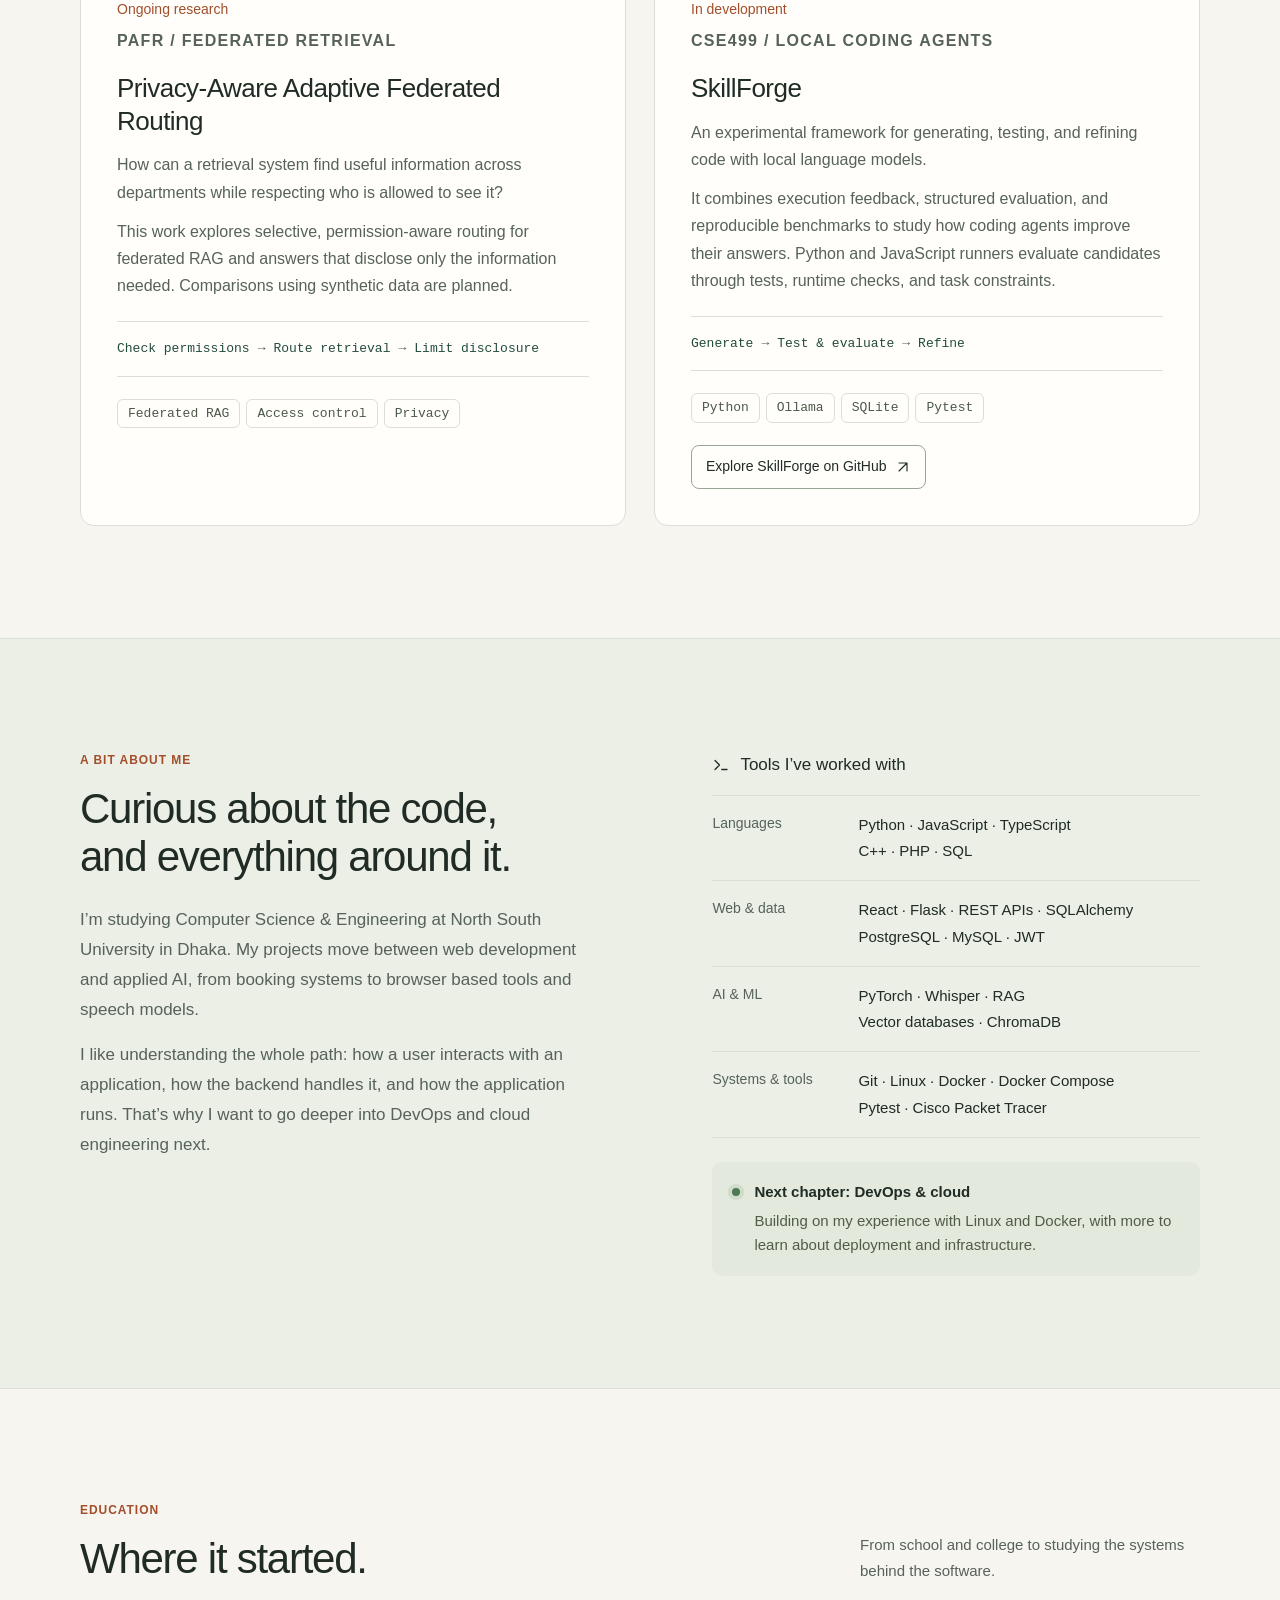
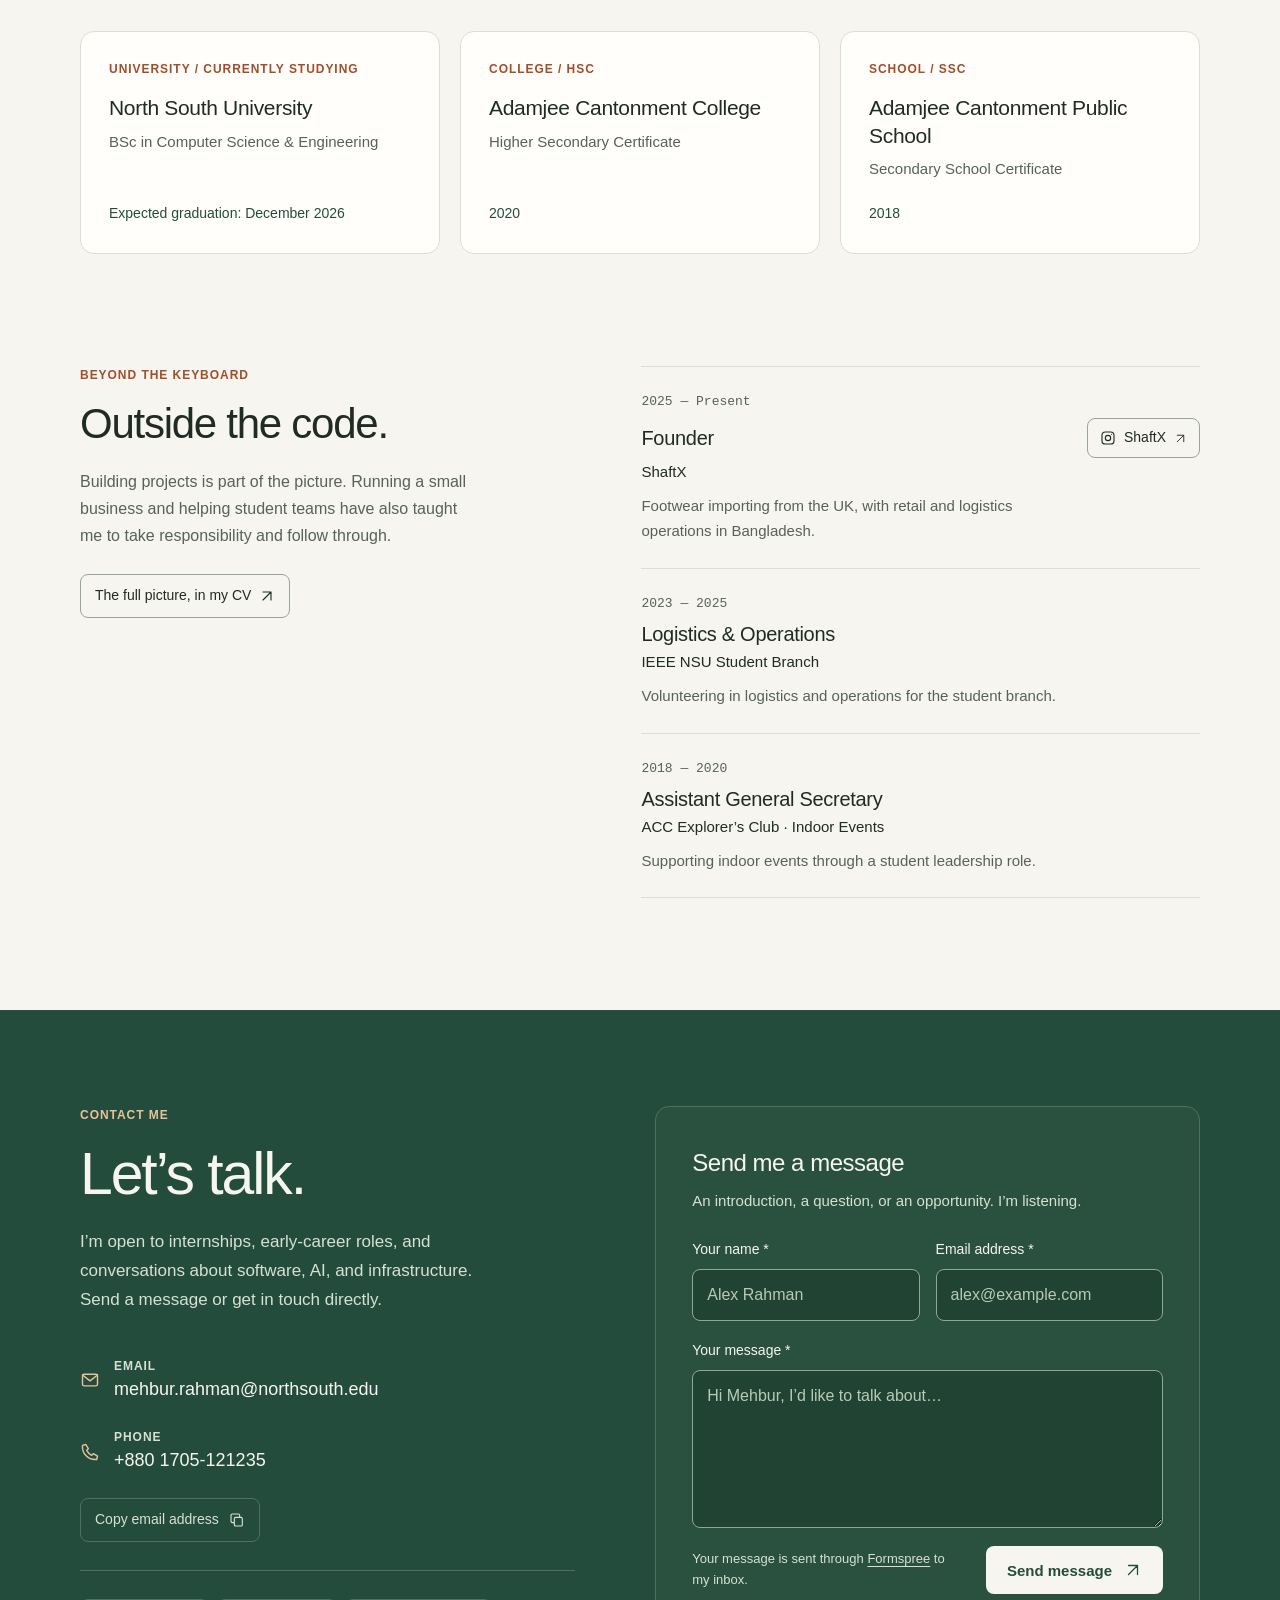
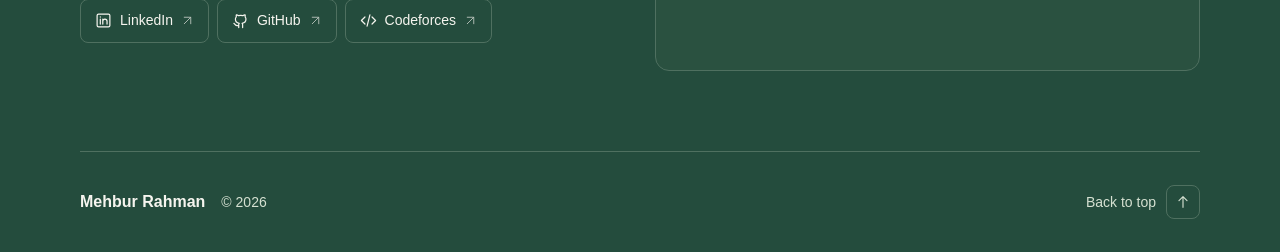
==== commit 3a990923: "Update CV and add South-Stack demo screenshots" ====
--- a/index.html
+++ b/index.html
@@ -78,7 +78,7 @@
           <p class="hero-description">A computer science student at North South University. I build web applications, work with AI, and enjoy figuring out how the pieces fit together.</p>
           <div class="hero-actions">
             <a class="button button-primary" href="#work">Explore my work <svg class="icon" aria-hidden="true" focusable="false"><use href="#arrow-right"/></svg></a>
-            <a class="button button-outline" href="assets/Mehbur_Rahman_CV.pdf?v=5" download>Download CV <svg class="icon" aria-hidden="true" focusable="false"><use href="#download"/></svg></a>
+            <a class="button button-outline" href="assets/Mehbur_Rahman_CV.pdf?v=6" download>Download CV <svg class="icon" aria-hidden="true" focusable="false"><use href="#download"/></svg></a>
           </div>
           <div class="hero-socials" aria-label="Find me online">
             <a class="social-link" href="https://github.com/mehburrahman" target="_blank" rel="noopener noreferrer"><svg class="icon" aria-hidden="true" focusable="false"><use href="#github"/></svg><span>GitHub</span><svg class="icon link-arrow" aria-hidden="true" focusable="false"><use href="#arrow-up-right"/></svg></a>
@@ -112,8 +112,14 @@
           </article>
 
           <article class="project-card">
-            <div class="project-art stack-art" role="img" aria-label="South-Stack project illustration: from image input to a browser development environment"><span class="art-label">FROM REFERENCE TO INTERFACE</span><div class="ide-window"><div class="ide-topbar"><span class="ide-dots" aria-hidden="true"><i></i><i></i><i></i></span><span>south-stack / workspace</span><svg class="icon" aria-hidden="true" focusable="false"><use href="#code"/></svg></div><div class="ide-body"><div class="ide-sidebar"><span>EXPLORER</span><span class="ide-file">▾ project</span><span>⌑ src</span><span class="ide-file active-file">↳ App.tsx</span><span>↳ styles.css</span></div><div class="ide-editor"><div class="code-line"><b>01</b><span><i>const</i> idea = {</span></div><div class="code-line"><b>02</b><span>&nbsp; input: <em>'your vision'</em>,</span></div><div class="code-line"><b>03</b><span>&nbsp; output: <em>'a starting point'</em></span></div><div class="code-line"><b>04</b><span>};</span></div><div class="vision-flow"><span>▧ Image</span><span aria-hidden="true">→</span><span>⌘ Vision</span><span aria-hidden="true">→</span><span>↗ Design</span></div></div></div><div class="ide-status"><span>● Vision workflow</span><span>React + TypeScript</span></div></div><span class="art-caption">Collaborative browser IDE / Project illustration</span></div>
-            <div class="project-content"><div class="project-topline"><span class="small-label">Collaborative project</span><span class="project-type">Web + AI</span></div><h3>South-Stack</h3><p>A collaborative AI assisted browser IDE with a virtual filesystem, image-to-design tools, and a plan, execute, verify workflow.</p><ul class="tag-list" aria-label="South-Stack technologies"><li>React</li><li>TypeScript</li><li>Vite</li><li>WebContainers</li></ul><div class="project-links"><a class="text-link" href="https://github.com/mehburrahman/South-Stack" target="_blank" rel="noopener noreferrer"><svg class="icon" aria-hidden="true" focusable="false"><use href="#github"/></svg><span>View source</span> <svg class="icon" aria-hidden="true" focusable="false"><use href="#arrow-up-right"/></svg><span class="sr-only"> for South-Stack</span></a><button class="project-notes" type="button" data-dialog="southstack-notes" aria-label="Read project notes for South-Stack">Project notes <svg class="icon" aria-hidden="true" focusable="false"><use href="#arrow-right"/></svg></button></div></div>
+            <figure class="project-media">
+              <a class="project-image-link" href="assets/projects/south-stack-distributed-progress.png" target="_blank" rel="noopener noreferrer" aria-label="Open the full South-Stack screenshot in a new tab">
+                <img src="assets/projects/south-stack-distributed-progress.webp" alt="South-Stack IDE with a generated index.html in the editor, a Node.js terminal, and a distributed activity panel tracking subtasks across peers." width="1600" height="870" loading="lazy" decoding="async">
+                <span class="screenshot-open" aria-hidden="true"><svg class="icon" aria-hidden="true" focusable="false"><use href="#arrow-up-right"/></svg></span>
+              </a>
+              <figcaption>South-Stack IDE with distributed activity</figcaption>
+            </figure>
+            <div class="project-content"><div class="project-topline"><span class="small-label">Collaborative project</span><span class="project-type">Web + AI</span></div><h3>South-Stack</h3><p>A browser-based AI coding IDE where a local LLM runs on your GPU to plan tasks, write files, and run them in a built-in Node.js terminal, with no cloud APIs or keys.</p><ul class="tag-list" aria-label="South-Stack technologies"><li>React</li><li>TypeScript</li><li>WebContainers</li><li>WebLLM</li><li>WebRTC</li></ul><div class="project-links"><a class="text-link" href="https://github.com/mehburrahman/South-Stack" target="_blank" rel="noopener noreferrer"><svg class="icon" aria-hidden="true" focusable="false"><use href="#github"/></svg><span>View source</span> <svg class="icon" aria-hidden="true" focusable="false"><use href="#arrow-up-right"/></svg><span class="sr-only"> for South-Stack</span></a><button class="project-notes" type="button" data-dialog="southstack-notes" aria-label="Read project notes for South-Stack">Project notes <svg class="icon" aria-hidden="true" focusable="false"><use href="#arrow-right"/></svg></button></div></div>
           </article>
 
           <article class="project-card">
@@ -184,7 +190,7 @@
         </div>
       </section>
 
-      <section class="experience-section container section-space" id="experience" aria-labelledby="experience-title"><div class="experience-intro"><p class="eyebrow">Beyond the keyboard</p><h2 id="experience-title">Outside the code.</h2><p>Building projects is part of the picture. Running a small business and helping student teams have also taught me to take responsibility and follow through.</p><a class="text-link" href="assets/Mehbur_Rahman_CV.pdf?v=5" target="_blank" rel="noopener noreferrer">The full picture, in my CV <svg class="icon" aria-hidden="true" focusable="false"><use href="#arrow-up-right"/></svg></a></div><div class="experience-list"><article class="experience-item"><span class="experience-date">2025 — Present</span><h3>Founder <a class="experience-social-link" href="https://www.instagram.com/shaftx.bd/" target="_blank" rel="noopener noreferrer" aria-label="Visit ShaftX on Instagram (opens in a new tab)"><svg class="icon" aria-hidden="true" focusable="false"><use href="#instagram"/></svg><span>ShaftX</span><svg class="icon link-arrow" aria-hidden="true" focusable="false"><use href="#arrow-up-right"/></svg></a></h3><p class="experience-org">ShaftX</p><p>Footwear importing from the UK, with retail and logistics operations in Bangladesh.</p></article><article class="experience-item"><span class="experience-date">2023 — 2025</span><h3>Logistics & Operations</h3><p class="experience-org">IEEE NSU Student Branch</p><p>Volunteering in logistics and operations for the student branch.</p></article><article class="experience-item"><span class="experience-date">2018 — 2020</span><h3>Assistant General Secretary</h3><p class="experience-org">ACC Explorer’s Club · Indoor Events</p><p>Supporting indoor events through a student leadership role.</p></article></div></section>
+      <section class="experience-section container section-space" id="experience" aria-labelledby="experience-title"><div class="experience-intro"><p class="eyebrow">Beyond the keyboard</p><h2 id="experience-title">Outside the code.</h2><p>Building projects is part of the picture. Running a small business and helping student teams have also taught me to take responsibility and follow through.</p><a class="text-link" href="assets/Mehbur_Rahman_CV.pdf?v=6" target="_blank" rel="noopener noreferrer">The full picture, in my CV <svg class="icon" aria-hidden="true" focusable="false"><use href="#arrow-up-right"/></svg></a></div><div class="experience-list"><article class="experience-item"><span class="experience-date">2025 — Present</span><h3>Founder <a class="experience-social-link" href="https://www.instagram.com/shaftx.bd/" target="_blank" rel="noopener noreferrer" aria-label="Visit ShaftX on Instagram (opens in a new tab)"><svg class="icon" aria-hidden="true" focusable="false"><use href="#instagram"/></svg><span>ShaftX</span><svg class="icon link-arrow" aria-hidden="true" focusable="false"><use href="#arrow-up-right"/></svg></a></h3><p class="experience-org">ShaftX</p><p>Footwear importing from the UK, with retail and logistics operations in Bangladesh.</p></article><article class="experience-item"><span class="experience-date">2023 — 2025</span><h3>Logistics & Operations</h3><p class="experience-org">IEEE NSU Student Branch</p><p>Volunteering in logistics and operations for the student branch.</p></article><article class="experience-item"><span class="experience-date">2018 — 2020</span><h3>Assistant General Secretary</h3><p class="experience-org">ACC Explorer’s Club · Indoor Events</p><p>Supporting indoor events through a student leadership role.</p></article></div></section>
 
       <section class="contact-section" id="contact" aria-labelledby="contact-title">
         <div class="container contact-inner">
@@ -226,7 +232,7 @@
     </main>
 
     <dialog class="project-dialog" id="fastbus-notes" aria-labelledby="fastbus-dialog-title"><div class="dialog-inner"><button class="dialog-close" type="button" aria-label="Close FastBus project notes"><svg class="icon" aria-hidden="true" focusable="false"><use href="#close"/></svg></button><p class="eyebrow">Project notes</p><h2 id="fastbus-dialog-title">FastBus</h2><p class="dialog-lead">Connecting a booking interface to the rules and data that make it work.</p><h3>The application</h3><p>A full-stack semester project for route search, seat availability, booking and cancellation, with role-protected administration.</p><h3>How it works</h3><p>Flask, PostgreSQL, and SQLAlchemy connect the booking flow to database schemas, JWT authentication, and automated migrations. Docker Compose provides the local service setup.</p><h3>Project context</h3><p>This is a demonstration application. Payment flows are simulated.</p><a class="button button-primary" href="https://github.com/mehburrahman/FastBus" target="_blank" rel="noopener noreferrer">Read the code & setup <svg class="icon" aria-hidden="true" focusable="false"><use href="#arrow-up-right"/></svg></a></div></dialog>
-    <dialog class="project-dialog" id="southstack-notes" aria-labelledby="southstack-dialog-title"><div class="dialog-inner"><button class="dialog-close" type="button" aria-label="Close South-Stack project notes"><svg class="icon" aria-hidden="true" focusable="false"><use href="#close"/></svg></button><p class="eyebrow">Project notes</p><h2 id="southstack-dialog-title">South-Stack</h2><p class="dialog-lead">Helping an image become the starting point for a web interface.</p><h3>The application</h3><p>A collaborative CSE327 group project: an AI assisted browser IDE with a virtual filesystem, code editing, and a plan, execute, verify workflow.</p><h3>Image-to-design workflow</h3><p>A local vision worker, design orchestration, and UI integration connect reference images to the browser development environment.</p><h3>The stack</h3><p>React, TypeScript, Vite, and the WebContainer API. The repository documents the broader team contributions and local setup.</p><a class="button button-primary" href="https://github.com/mehburrahman/South-Stack" target="_blank" rel="noopener noreferrer">Read the code & setup <svg class="icon" aria-hidden="true" focusable="false"><use href="#arrow-up-right"/></svg></a></div></dialog>
+    <dialog class="project-dialog" id="southstack-notes" aria-labelledby="southstack-dialog-title"><div class="dialog-inner"><button class="dialog-close" type="button" aria-label="Close South-Stack project notes"><svg class="icon" aria-hidden="true" focusable="false"><use href="#close"/></svg></button><p class="eyebrow">Project notes</p><h2 id="southstack-dialog-title">South-Stack</h2><p class="dialog-lead">An AI coding IDE that runs entirely in the browser, on your own GPU.</p><h3>The application</h3><p>A collaborative CSE327 group project. A local LLM (Qwen2.5-Coder via WebLLM) plans tasks, writes files, and runs them in a built-in Node.js terminal powered by the WebContainer API. No cloud APIs or keys are needed.</p><h3>Peer-to-peer mode</h3><p>Coding tasks can be split across several machines over WebRTC, with live progress for each subtask.</p><h3>UI Builder</h3><p>An AI design copilot turns images and text prompts into editable designs.</p><figure class="dialog-media"><a href="assets/projects/south-stack-ui-builder-copilot.png" target="_blank" rel="noopener noreferrer" aria-label="Open the full UI Builder screenshot in a new tab"><img src="assets/projects/south-stack-ui-builder-copilot.webp" alt="South-Stack UI Builder with a mobile app design on the canvas and the Design Copilot adding an Order Now button from a text prompt." width="1600" height="873" loading="lazy" decoding="async"></a><figcaption>UI Builder with the Design Copilot</figcaption></figure><h3>The stack</h3><p>React, TypeScript, Vite, the WebContainer API, WebLLM, and WebRTC. The repository documents the broader team contributions and local setup.</p><a class="button button-primary" href="https://github.com/mehburrahman/South-Stack" target="_blank" rel="noopener noreferrer">Read the code & setup <svg class="icon" aria-hidden="true" focusable="false"><use href="#arrow-up-right"/></svg></a></div></dialog>
     <dialog class="project-dialog" id="speech-notes" aria-labelledby="speech-dialog-title"><div class="dialog-inner"><button class="dialog-close" type="button" aria-label="Close Speech Intelligence project notes"><svg class="icon" aria-hidden="true" focusable="false"><use href="#close"/></svg></button><p class="eyebrow">Project notes</p><h2 id="speech-dialog-title">Speech Intelligence</h2><p class="dialog-lead">Exploring what a short audio recording can tell us.</p><h3>Three tasks</h3><p>Command recognition with a custom PyTorch CNN, speaker identification with a linear SVM, and a Whisper Base transcription baseline.</p><h3>Connecting the parts</h3><p>Flask APIs connect the models to browser recording, bringing the different audio tasks into one application flow.</p><h3>Project context</h3><p>A local educational prototype. The repository includes setup instructions, evaluation details, and the limitations of the models.</p><a class="button button-primary" href="https://github.com/mehburrahman/speech-intelligence-system" target="_blank" rel="noopener noreferrer">Read the code & setup <svg class="icon" aria-hidden="true" focusable="false"><use href="#arrow-up-right"/></svg></a></div></dialog>
     <dialog class="project-dialog" id="fabricflow-notes" aria-labelledby="fabricflow-dialog-title">
       <div class="dialog-inner">
--- a/styles.css
+++ b/styles.css
@@ -205,28 +205,9 @@
 
 /* Illustrations for the projects without screenshots. Text inside is decorative (role="img"). */
 .project-art { min-width: 0; padding: 32px; display: flex; flex-direction: column; justify-content: center; }
-.project-art > .ide-window, .project-art > .fabric-dashboard { width: 100%; max-width: 480px; align-self: center; }
+.project-art > .fabric-dashboard { width: 100%; max-width: 480px; align-self: center; }
 .art-label { display: block; margin-bottom: 20px; font-size: 12px; font-weight: 600; letter-spacing: .08em; opacity: .85; }
 .art-caption { display: block; margin-top: 18px; font-size: 13px; opacity: .8; }
-.stack-art { background: #e4e2ee; color: #4b4662; }
-.ide-window { background: #2b2a37; border: 1px solid #555067; border-radius: 8px; color: #d2cfe1; font-size: 11px; }
-.ide-topbar { display: flex; align-items: center; justify-content: space-between; gap: 10px; padding: 10px 12px; border-bottom: 1px solid #45414f; color: #b7b2c6; }
-.ide-topbar .icon { width: 14px; height: 14px; }
-.ide-dots { display: inline-flex; gap: 5px; }
-.ide-dots i { width: 8px; height: 8px; background: #6e6880; border-radius: 50%; }
-.ide-body { display: grid; grid-template-columns: 110px 1fr; min-height: 170px; }
-.ide-sidebar { padding: 14px 10px; display: flex; flex-direction: column; gap: 6px; border-right: 1px solid #45414f; white-space: nowrap; overflow: hidden; }
-.ide-sidebar > span:first-child { color: #9993a8; font-size: 10px; letter-spacing: .08em; }
-.ide-sidebar .active-file { background: #423d4d; padding: 2px 6px; margin-left: -6px; border-radius: 4px; color: #f0edf8; }
-.ide-editor { padding: 14px; min-width: 0; overflow: hidden; }
-.code-line { display: flex; gap: 12px; font-family: var(--mono); white-space: nowrap; line-height: 1.9; }
-.code-line b { font-weight: 400; color: #7f798e; }
-.code-line i { font-style: normal; color: #c4a7dc; }
-.code-line em { font-style: normal; color: #b9c69f; }
-.vision-flow { display: flex; flex-wrap: wrap; align-items: center; gap: 6px; margin-top: 16px; }
-.vision-flow span:nth-child(odd) { padding: 3px 7px; border: 1px solid #5d5770; border-radius: 4px; white-space: nowrap; }
-.ide-status { display: flex; justify-content: space-between; gap: 10px; padding: 6px 12px; background: #3d3647; font-size: 10px; border-radius: 0 0 8px 8px; }
-.ide-status span:first-child { color: #c3d0ad; }
 .fabric-art { background: #e5dac7; color: #5e4d35; }
 .fabric-dashboard { overflow: hidden; background: #fcf9f1; border: 1px solid #cdbd9f; border-radius: 8px; color: #6d654c; font-size: 11px; }
 .fabric-topbar { display: flex; align-items: center; justify-content: space-between; gap: 12px; padding: 12px 16px; border-bottom: 1px solid #e7ddc9; }
@@ -240,7 +221,6 @@
 .fabric-row { display: flex; justify-content: space-between; align-items: center; gap: 10px; padding-block: 8px; border-top: 1px solid #e5ddc9; }
 .fabric-row > :first-child { color: #2f3f2b; }
 .fabric-row > :last-child { padding: 2px 8px; border-radius: 20px; background: #e8eedf; color: #3f5b38; font-size: 10px; white-space: nowrap; }
-html[data-theme="dark"] .stack-art { background: #262531; color: #d1cbe5; }
 html[data-theme="dark"] .fabric-art { background: #2f2b21; color: #e5d6b4; }
 
 /* Research and ongoing work */
@@ -363,6 +343,10 @@
 .dialog-inner h3 { margin-top: 26px; margin-bottom: 6px; font-size: 16px; font-weight: 600; }
 .dialog-inner p { color: var(--muted); font-size: 16px; line-height: 1.7; }
 .dialog-inner .button { margin-top: 30px; }
+.dialog-media { margin-top: 18px; }
+.dialog-media a { display: block; overflow: hidden; border: 1px solid var(--line); border-radius: 8px; }
+.dialog-media img { display: block; width: 100%; height: auto; }
+.dialog-media figcaption { margin-top: 8px; color: var(--muted); font-size: 13px; }
 
 /* Tablet */
 @media (max-width: 1024px) {
@@ -418,8 +402,6 @@
   .project-content, .research-feature, .skillforge-feature { padding: 24px; }
   .project-art, .project-media { padding: 20px; }
   .project-content h3 { font-size: 26px; }
-  .ide-body { grid-template-columns: 1fr; }
-  .ide-sidebar { display: none; }
   .education-grid { grid-template-columns: 1fr; }
   .education-card:first-child { grid-column: auto; }
   .skill-row { grid-template-columns: 1fr; gap: 4px; }
